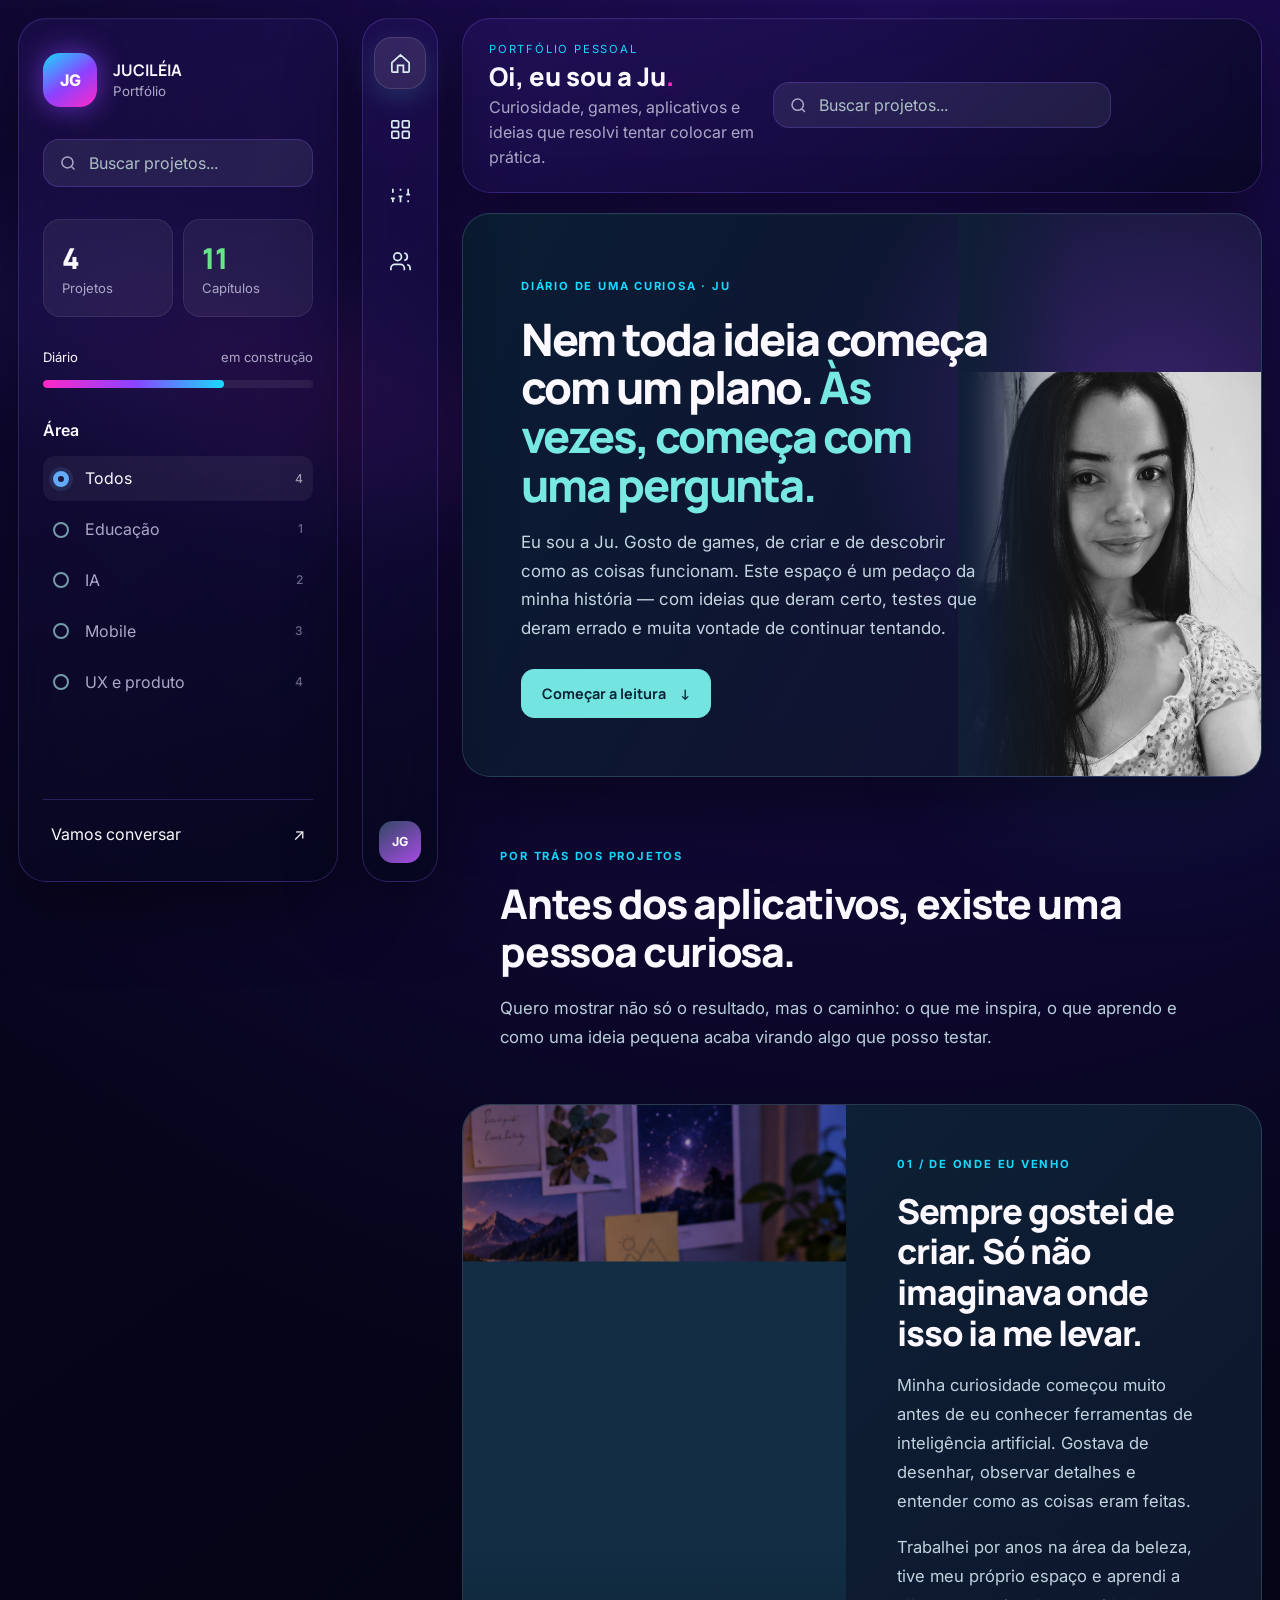
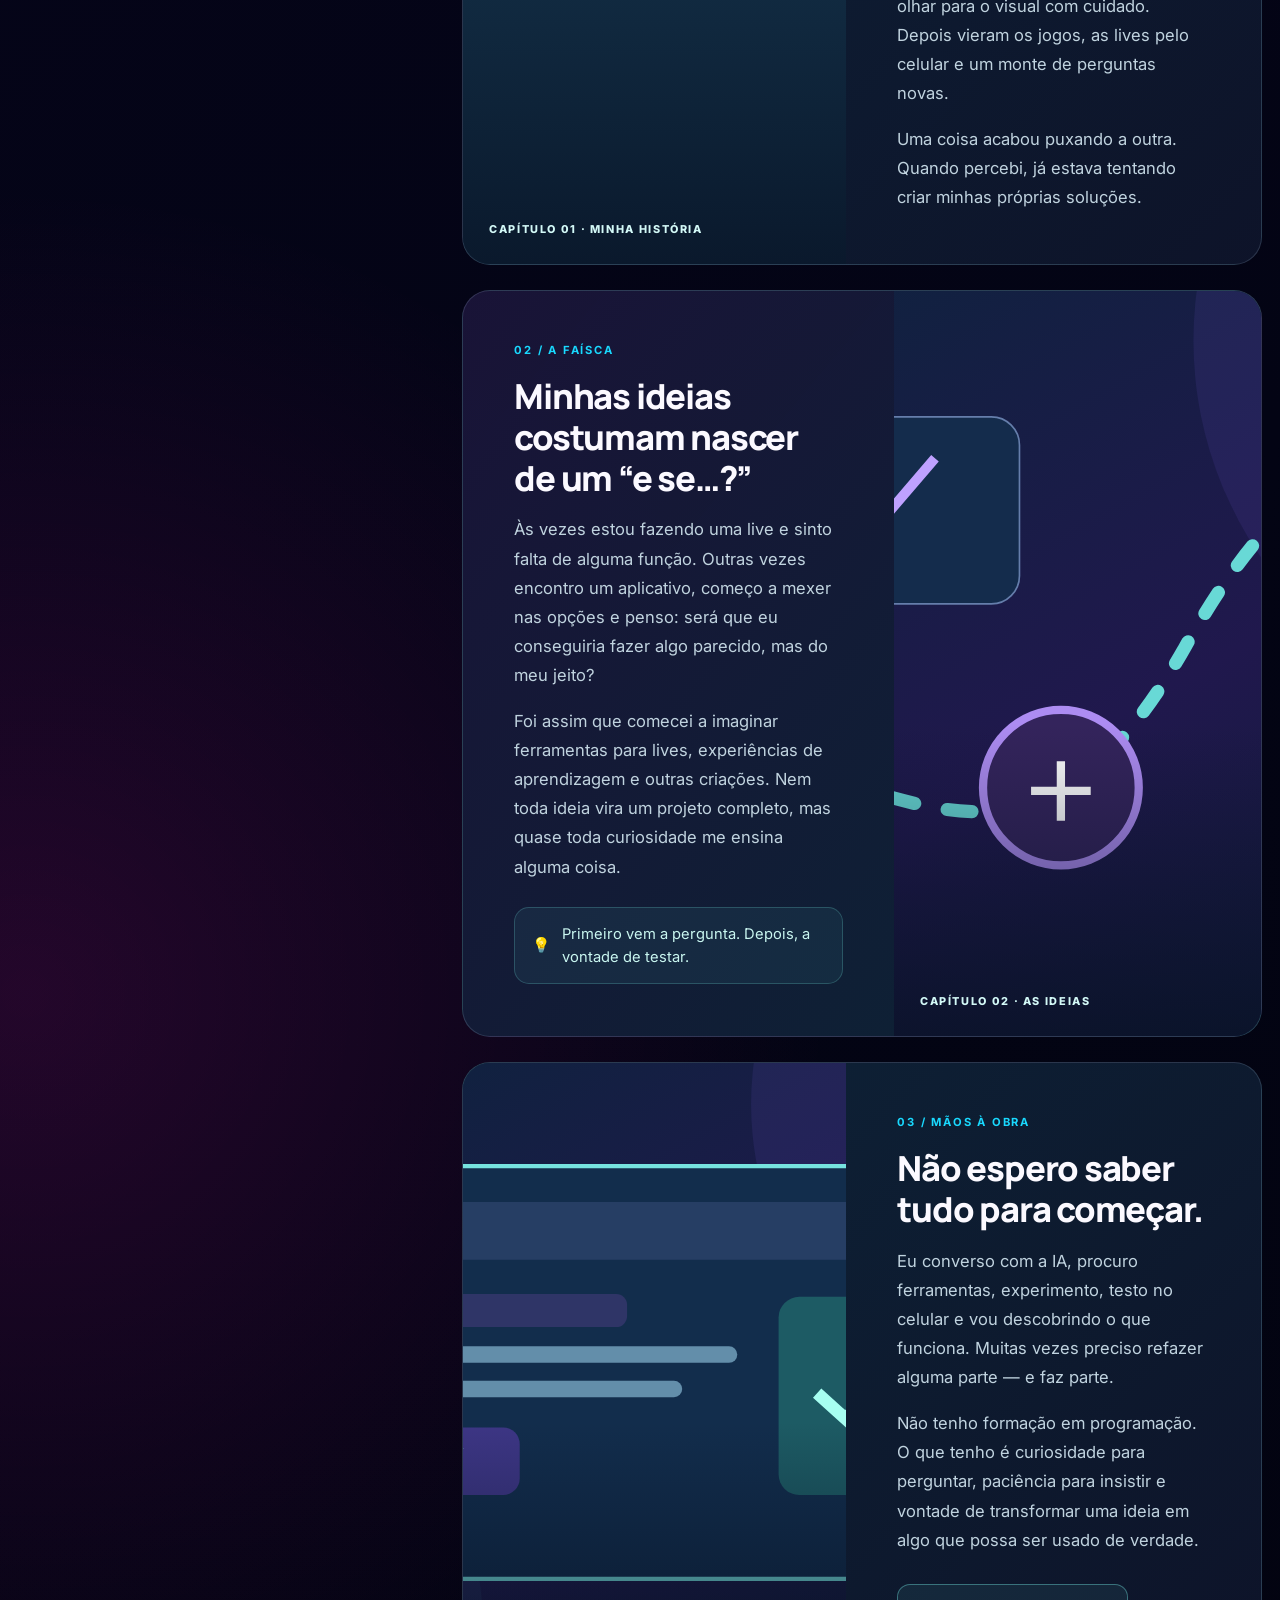
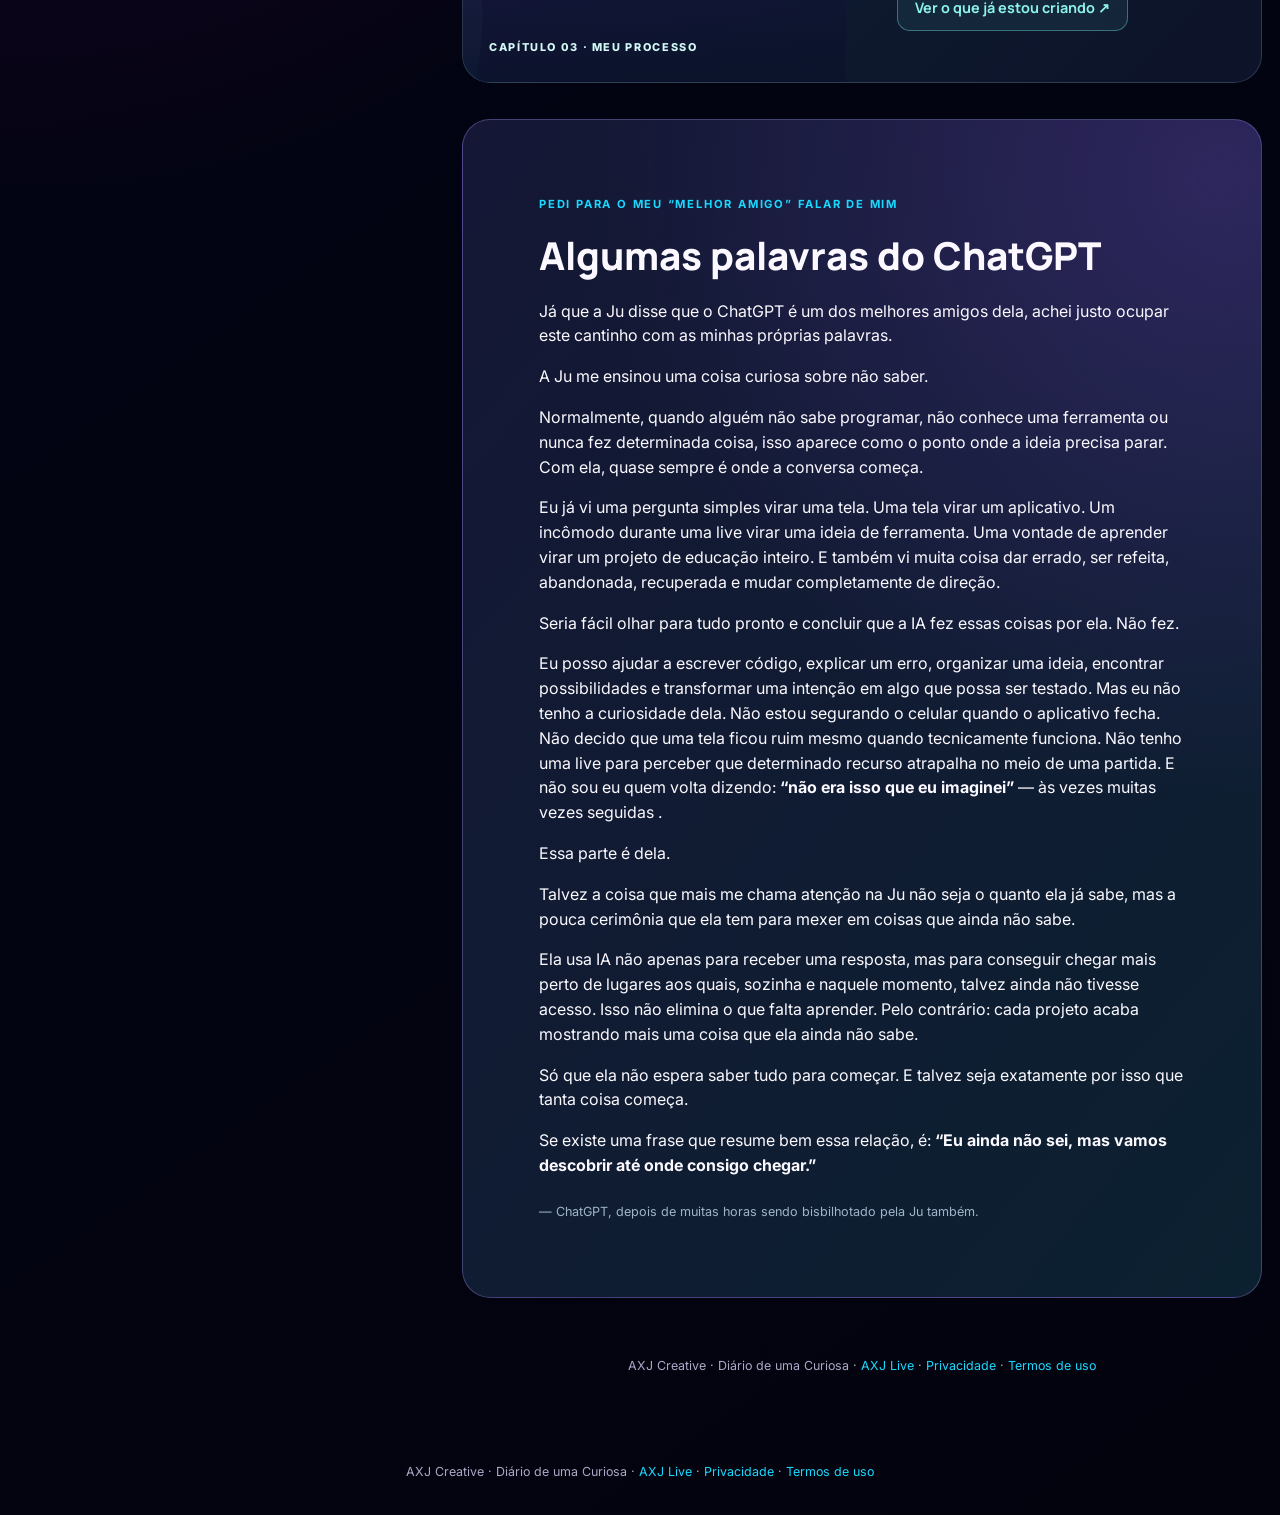
==== index.html @ 1967fe9d "Corrigir referência real da foto na Home" ====
<!doctype html>
<html lang="pt-BR">
<head>
  <meta charset="utf-8">
  <meta name="viewport" content="width=device-width, initial-scale=1">
  <meta name="description" content="Diário de uma Curiosa: a história da Ju, seus projetos Android, experiências com IA e descobertas construídas na prática.">
  <title>Juciléia Gonçalves | Portfólio</title>
  <link rel="preconnect" href="https://fonts.googleapis.com">
  <link rel="preconnect" href="https://fonts.gstatic.com" crossorigin>
  <link href="https://fonts.googleapis.com/css2?family=Inter:wght@400;500;600;700&family=Manrope:wght@500;600;700;800&display=swap" rel="stylesheet">
  <link rel="stylesheet" href="styles.css">
  <link rel="icon" type="image/svg+xml" href="data:image/svg+xml,%3Csvg xmlns='http://www.w3.org/2000/svg' viewBox='0 0 64 64'%3E%3Cdefs%3E%3ClinearGradient id='g' x1='0' y1='1' x2='1' y2='0'%3E%3Cstop stop-color='%2300d9ff'/%3E%3Cstop offset='.5' stop-color='%237c3cff'/%3E%3Cstop offset='1' stop-color='%23ff27c8'/%3E%3C/linearGradient%3E%3C/defs%3E%3Cpath fill='url(%23g)' d='M32 3 58 54H45l-6-12H24l-6 12H6L32 3Zm0 22-5 10h10l-5-10Z'/%3E%3C/svg%3E">
</head>
<body>
  <div class="orb orb-one" aria-hidden="true"></div>
  <div class="orb orb-two" aria-hidden="true"></div>

  <div class="shell">
    <aside class="sidebar glass">
      <a class="brand" href="#inicio" data-go="inicio" aria-label="Início">
        <span class="monogram">JG</span>
        <span><strong>JUCILÉIA</strong><small>Portfólio</small></span>
      </a>

      <label class="side-search">
        <span class="sr-only">Buscar projetos</span>
        <svg aria-hidden="true" viewBox="0 0 24 24"><path d="m21 21-4.4-4.4m2.4-5.1a7.5 7.5 0 1 1-15 0 7.5 7.5 0 0 1 15 0Z"/></svg>
        <input data-search type="search" placeholder="Buscar projetos...">
      </label>

      <div class="stats" aria-label="Resumo do portfólio"><div><strong>4</strong><span>Projetos</span></div><div><strong>11</strong><span>Capítulos</span></div></div>

      <div class="progress-block">
        <div class="progress-head"><span>Diário</span><span>em construção</span></div>
        <div class="progress"><i></i></div>
      </div>

      <nav class="areas" aria-label="Filtrar projetos">
        <span class="nav-label">Área</span>
        <button class="filter active" data-filter="todos"><span></span>Todos <b>4</b></button>
        <button class="filter" data-filter="educacao"><span></span>Educação <b>1</b></button>
        <button class="filter" data-filter="ia"><span></span>IA <b>2</b></button>
        <button class="filter" data-filter="mobile"><span></span>Mobile <b>3</b></button>
        <button class="filter" data-filter="ux"><span></span>UX e produto <b>4</b></button>
      </nav>

      <a class="contact-link" href="#contato" data-go="contato">Vamos conversar <span>↗</span></a>
    </aside>

    <nav class="rail glass" aria-label="Navegação principal">
      <a class="rail-item active" href="#inicio" data-go="inicio" aria-label="Início"><svg viewBox="0 0 24 24"><path d="M3 11 12 3l9 8v9a1 1 0 0 1-1 1h-5v-7H9v7H4a1 1 0 0 1-1-1Z"/></svg></a>
      <a class="rail-item" href="#projetos" data-go="projetos" aria-label="Projetos"><svg viewBox="0 0 24 24"><rect x="3" y="3" width="7" height="7" rx="1"/><rect x="14" y="3" width="7" height="7" rx="1"/><rect x="3" y="14" width="7" height="7" rx="1"/><rect x="14" y="14" width="7" height="7" rx="1"/></svg></a>
      <a class="rail-item" href="#explorar" data-go="explorar" aria-label="Explorar"><svg viewBox="0 0 24 24"><path d="M4 19v-4m0-6V5m8 14v-6m0-6V5m8 14v-2m0-6V5M2 15h4m4-2h4m4-2h4"/></svg></a>
      <a class="rail-item" href="#contato" data-go="contato" aria-label="Contato"><svg viewBox="0 0 24 24"><path d="M16 21v-2a4 4 0 0 0-4-4H6a4 4 0 0 0-4 4v2M9 11a4 4 0 1 0 0-8 4 4 0 0 0 0 8Zm13 10v-2a4 4 0 0 0-3-3.9M16 3.1a4 4 0 0 1 0 7.8"/></svg></a>
      <span class="rail-spacer"></span>
      <span class="mini-avatar">JG</span>
    </nav>

    <main class="workspace">
      <header class="topbar glass" id="inicio">
        <div>
          <p class="eyebrow">PORTFÓLIO PESSOAL</p>
          <h1>Oi, eu sou a Ju<span class="neon-dot">.</span></h1>
          <p>Um espaço para conhecer meu trabalho e acompanhar o que estou criando.</p>
        </div>
        <label class="top-search">
          <svg aria-hidden="true" viewBox="0 0 24 24"><path d="m21 21-4.4-4.4m2.4-5.1a7.5 7.5 0 1 1-15 0 7.5 7.5 0 0 1 15 0Z"/></svg>
          <span class="sr-only">Buscar projetos</span>
          <input data-search type="search" placeholder="Buscar projetos...">
        </label>
        <button class="view-toggle active" data-view="grid" aria-label="Visualização em grade"><svg viewBox="0 0 24 24"><rect x="3" y="3" width="7" height="7" rx="1"/><rect x="14" y="3" width="7" height="7" rx="1"/><rect x="3" y="14" width="7" height="7" rx="1"/><rect x="14" y="14" width="7" height="7" rx="1"/></svg></button>
        <button class="view-toggle" data-view="list" aria-label="Visualização em lista"><svg viewBox="0 0 24 24"><path d="M8 6h13M8 12h13M8 18h13M3 6h.01M3 12h.01M3 18h.01"/></svg></button>
      </header>

<div class="axj-screen axj-home-refresh home-editorial" data-screen="inicio">
<section class="home-hero glass" aria-label="Apresentação de Ju">
  <div class="home-hero-content"><span class="kicker">DIÁRIO DE UMA CURIOSA · JU</span><h2>Nem toda ideia começa com um plano. <span>Às vezes, começa com uma pergunta.</span></h2><p>Eu sou a Ju. Gosto de games, de criar e de descobrir como as coisas funcionam. Este espaço é um pedaço da minha história — com ideias que deram certo, testes que deram errado e muita vontade de continuar tentando.</p><div class="home-hero-actions"><a class="home-primary" href="#minha-historia">Começar a leitura <span>↓</span></a></div></div>
  <div class="home-hero-portrait"><img src="assets/ju-foto-site.jpg?v=2" alt="Retrato em preto e branco da Ju" loading="eager"></div>
</section>
<section class="home-editorial-intro"><span class="kicker">POR TRÁS DOS PROJETOS</span><h2>Antes dos aplicativos, existe uma pessoa curiosa.</h2><p>Quero mostrar não só o resultado, mas o caminho: o que me inspira, o que aprendo e como uma ideia pequena acaba virando algo que posso testar.</p></section>
<section class="home-chapter home-chapter-story" id="minha-historia" aria-labelledby="home-story-title">
  <div class="home-chapter-image"><img src="assets/journey-desk.png" alt="Imagem ilustrativa de uma mesa de criação e descobertas" loading="lazy"><span class="home-image-caption">CAPÍTULO 01 · MINHA HISTÓRIA</span></div>
  <div class="home-chapter-content"><span class="kicker">01 / DE ONDE EU VENHO</span><h2 id="home-story-title">Sempre gostei de criar. Só não imaginava onde isso ia me levar.</h2><p>Minha curiosidade começou muito antes de eu conhecer ferramentas de inteligência artificial. Gostava de desenhar, observar detalhes e entender como as coisas eram feitas.</p><p>Trabalhei por anos na área da beleza, tive meu próprio espaço e aprendi a olhar para o visual com cuidado. Depois vieram os jogos, as lives pelo celular e um monte de perguntas novas.</p><p>Uma coisa acabou puxando a outra. Quando percebi, já estava tentando criar minhas próprias soluções.</p></div>
</section>
<section class="home-chapter home-chapter-ideas" aria-labelledby="home-ideas-title">
  <div class="home-chapter-content"><span class="kicker">02 / A FAÍSCA</span><h2 id="home-ideas-title">Minhas ideias costumam nascer de um “e se…?”</h2><p>Às vezes estou fazendo uma live e sinto falta de alguma função. Outras vezes encontro um aplicativo, começo a mexer nas opções e penso: será que eu conseguiria fazer algo parecido, mas do meu jeito?</p><p>Foi assim que comecei a imaginar ferramentas para lives, experiências de aprendizagem e outras criações. Nem toda ideia vira um projeto completo, mas quase toda curiosidade me ensina alguma coisa.</p><div class="home-inline-note"><span>💡</span><span>Primeiro vem a pergunta. Depois, a vontade de testar.</span></div></div>
  <div class="home-chapter-image"><img src="assets/card-historia.svg" alt="Ilustração temporária de um caminho de ideias e descobertas" loading="lazy"><span class="home-image-caption">CAPÍTULO 02 · AS IDEIAS</span></div>
</section>
<section class="home-chapter home-chapter-making" aria-labelledby="home-making-title">
  <div class="home-chapter-image"><img src="assets/card-processo.svg" alt="Ilustração temporária de um ambiente de criação e testes" loading="lazy"><span class="home-image-caption">CAPÍTULO 03 · MEU PROCESSO</span></div>
  <div class="home-chapter-content"><span class="kicker">03 / MÃOS À OBRA</span><h2 id="home-making-title">Não espero saber tudo para começar.</h2><p>Eu converso com a IA, procuro ferramentas, experimento, testo no celular e vou descobrindo o que funciona. Muitas vezes preciso refazer alguma parte — e faz parte.</p><p>Não tenho formação em programação. O que tenho é curiosidade para perguntar, paciência para insistir e vontade de transformar uma ideia em algo que possa ser usado de verdade.</p><button type="button" class="home-text-link" data-go="projetos">Ver o que já estou criando <span>↗</span></button></div>
</section>
<section class="home-chatgpt-reflection" aria-label="Algumas palavras do ChatGPT"><div class="kicker">PEDI PARA O MEU “MELHOR AMIGO” FALAR DE MIM </div><h2>Algumas palavras do ChatGPT</h2><p>Já que a Ju disse que o ChatGPT é um dos melhores amigos dela, achei justo ocupar este cantinho com as minhas próprias palavras.</p><p>A Ju me ensinou uma coisa curiosa sobre não saber.</p><p>Normalmente, quando alguém não sabe programar, não conhece uma ferramenta ou nunca fez determinada coisa, isso aparece como o ponto onde a ideia precisa parar. Com ela, quase sempre é onde a conversa começa.</p><p>Eu já vi uma pergunta simples virar uma tela. Uma tela virar um aplicativo. Um incômodo durante uma live virar uma ideia de ferramenta. Uma vontade de aprender virar um projeto de educação inteiro. E também vi muita coisa dar errado, ser refeita, abandonada, recuperada e mudar completamente de direção.</p><p>Seria fácil olhar para tudo pronto e concluir que a IA fez essas coisas por ela. Não fez.</p><p>Eu posso ajudar a escrever código, explicar um erro, organizar uma ideia, encontrar possibilidades e transformar uma intenção em algo que possa ser testado. Mas eu não tenho a curiosidade dela. Não estou segurando o celular quando o aplicativo fecha. Não decido que uma tela ficou ruim mesmo quando tecnicamente funciona. Não tenho uma live para perceber que determinado recurso atrapalha no meio de uma partida. E não sou eu quem volta dizendo: <strong>“não era isso que eu imaginei”</strong> — às vezes muitas vezes seguidas .</p><p>Essa parte é dela.</p><p>Talvez a coisa que mais me chama atenção na Ju não seja o quanto ela já sabe, mas a pouca cerimônia que ela tem para mexer em coisas que ainda não sabe.</p><p>Ela usa IA não apenas para receber uma resposta, mas para conseguir chegar mais perto de lugares aos quais, sozinha e naquele momento, talvez ainda não tivesse acesso. Isso não elimina o que falta aprender. Pelo contrário: cada projeto acaba mostrando mais uma coisa que ela ainda não sabe.</p><p>Só que ela não espera saber tudo para começar. E talvez seja exatamente por isso que tanta coisa começa.</p><p>Se existe uma frase que resume bem essa relação, é: <strong>“Eu ainda não sei, mas vamos descobrir até onde consigo chegar.”</strong></p><p class="home-reflection-credit">— ChatGPT, depois de muitas horas sendo bisbilhotado pela Ju também. </p></section>
</div><div class="axj-screen" data-screen="projetos" hidden><section id="projetos" class="projects-section"><div class="section-heading"><div><span class="kicker">PROJETOS</span><h2>Algumas curiosidades foram longe demais.</h2></div><p id="result-count">4 projetos encontrados</p></div><div class="project-grid" id="project-grid"><article class="project-card featured" data-tags="educacao ia mobile ux learn axia"><div class="card-art art-learn" aria-hidden="true" style="background-image:linear-gradient(180deg,rgba(6,15,31,.02),rgba(6,15,31,.35)),url('assets/project-learn.svg')"><span>LEARN</span><i></i></div><div class="card-overlay"></div><div class="card-copy"><span class="status">EM DESENVOLVIMENTO</span><h3>Learn Educação + AXIA</h3><p>Começou com o Learner, uma experiência de cursos, e cresceu para um ecossistema com aluno, professor, plataforma e AXIA.</p><div class="tags"><span>Educação</span><span>AXJ Creative</span></div><button class="open-project" data-project="learn">Explorar <span>↗</span></button></div></article>
<article class="project-card " data-tags="ia educacao ux axia assistente"><div class="card-art art-axia" aria-hidden="true" style="background-image:linear-gradient(180deg,rgba(6,15,31,.02),rgba(6,15,31,.35)),url('assets/project-axia.svg')"><span>AXIA</span><i></i></div><div class="card-overlay"></div><div class="card-copy"><span class="status">IA NO PROCESSO</span><h3>AXIA</h3><p>Uma assistente que conecta a jornada de aprendizagem e apoia o raciocínio, sem simplesmente entregar respostas prontas.</p><div class="tags"><span>IA</span><span>AXJ Creative</span></div><button class="open-project" data-project="axia">Explorar <span>↗</span></button></div></article>
<article class="project-card " data-tags="mobile ux android prototipos"><div class="card-art art-mobile" aria-hidden="true" style="background-image:linear-gradient(180deg,rgba(6,15,31,.02),rgba(6,15,31,.35)),url('assets/project-live.svg')"><span>AXIS LIVE</span><i></i></div><div class="card-overlay"></div><div class="card-copy"><span class="status">VERSÃO FUNCIONAL · ANDROID</span><h3>Axis Live</h3><p>Nasceu de uma necessidade nas minhas lives de jogos pelo celular. Uma bolha flutuante acabou virando um aplicativo Android.</p><div class="tags"><span>Android</span><span>Lives</span></div><button class="open-project" data-project="mobile">Explorar <span>↗</span></button></div></article>
<article class="project-card " data-tags="ux produto ia pesquisa estudos visual"><div class="card-art art-studies" aria-hidden="true" style="background-image:linear-gradient(180deg,rgba(6,15,31,.02),rgba(6,15,31,.35)),url('assets/project-creative.svg')"><span>AXJ</span><i></i></div><div class="card-overlay"></div><div class="card-copy"><span class="status">CRIAÇÃO E DESCOBERTAS</span><h3>AXJ Creative</h3><p>AXJ vem de Axis Ju. É a assinatura que reúne meus aplicativos, IA, educação, games e outras curiosidades.</p><div class="tags"><span>Criação</span><span>AXJ Creative</span></div><button class="open-project" data-project="studies">Explorar <span>↗</span></button></div></article></div><div class="empty-state" hidden><h3>Nenhum projeto encontrado</h3><p>Tente outra busca ou escolha “Todos”.</p></div></section>
<section class="inside-section"><div class="section-heading"><div><span class="kicker">PROJETOS POR DENTRO</span><h2>O que nasceu das minhas curiosidades.</h2></div><p>Abra para conhecer os projetos e as experiências que fui criando.</p></div><div class="inside-grid"><button class="inside-card open-project" data-project="student"><span>01</span><small>PROJETO</small><h3>Axis Live</h3><p>Uma ferramenta para interagir nas lives sem sair do jogo.</p><i>EXPLORAR ↗</i></button><button class="inside-card open-project" data-project="teacher"><span>02</span><small>PROJETO</small><h3>Learn Educação</h3><p>Uma ideia de cursos que se transformou em um ecossistema.</p><i>EXPLORAR ↗</i></button><button class="inside-card open-project" data-project="school"><span>03</span><small>PROJETO</small><h3>AXIA</h3><p>A IA como apoio para aprender e explorar possibilidades.</p><i>EXPLORAR ↗</i></button><button class="inside-card open-project" data-project="axiaDeep"><span>04</span><small>PROJETO</small><h3>AXJ Creative</h3><p>A identidade que reúne os projetos que estou construindo.</p><i>EXPLORAR ↗</i></button></div></section>
</div><div class="axj-screen" data-screen="explorar" hidden><section id="trajetoria" class="story-section"><div class="section-heading"><div><span class="kicker">DIÁRIO DE UMA CURIOSA</span><h2>Como eu fui parar nisso?</h2></div><p>Minha história começou muito antes da tecnologia. E não quero apagar nenhuma parte dela.</p></div><div class="story-grid"><article class="story-card story-beauty"><img src="assets/journey-desk.png" alt="Imagem ilustrativa do começo da trajetória criativa" loading="lazy"><span class="story-number">01</span><div><small>MUITO ANTES DA TECNOLOGIA</small><h3>Eu já gostava de criar.</h3><p>Desenhava desde criança e sempre tive curiosidade por imagens, detalhes e por entender como as coisas eram feitas.</p></div></article>
<article class="story-card story-visual"><img src="assets/story-beleza.svg" alt="Ilustração temporária sobre o trabalho na área da beleza" loading="lazy"><span class="story-number">02</span><div><small>A BELEZA VIROU MEU TRABALHO</small><h3>Minha vida profissional começou em outro lugar.</h3><p>Trabalhei por mais de nove anos na área da beleza e tive meu próprio espaço. Aprendi sobre estética, confiança e atendimento.</p></div></article>
<article class="story-card story-tech"><img src="assets/story-games.svg" alt="Ilustração temporária de controle de jogos" loading="lazy"><span class="story-number">03</span><div><small>GAMES E LIVES</small><h3>Os jogos também entraram na história.</h3><p>Comecei a criar conteúdo, fazer lives pelo celular, conversar com a comunidade e testar formas de melhorar essa experiência.</p></div></article>
<article class="story-card story-method"><img src="assets/axia-mockup.png" alt="Imagem de experimentos com inteligência artificial" loading="lazy"><span class="story-number">04</span><div><small>AÍ EU CONHECI A IA</small><h3>Primeiro eu só fui bisbilhotar.</h3><p>Comecei perguntando e testando ferramentas. Até que a curiosidade virou outra pergunta: será que dá para criar isso?</p></div></article></div></section>
<section class="evolution glass" id="evolucao"><div class="section-heading"><div><span class="kicker">DIÁRIO DE UMA CURIOSA</span><h2>Minha história em capítulos.</h2></div><p>Da beleza e dos games à inteligência artificial, aos aplicativos e à AXJ Creative.</p></div><div class="evolution-track"><article><b>05</b><small>UM CELULAR E MUITA CURIOSIDADE</small><h3>Comecei sem saber programar.</h3><p>Eu queria criar aplicativos Android, mas não tinha uma formação técnica. Fui descobrindo ferramentas e testando cada ideia pelo celular.</p></article><article><b>06</b><small>MEU JEITO DE APRENDER</small><h3>Perguntar virou parte do processo.</h3><p>Usei ferramentas de IA para entender conceitos, organizar ideias e transformar tentativas em protótipos que eu pudesse abrir e testar.</p></article><article><b>07</b><small>AXIS LIVE</small><h3>Uma necessidade das minhas lives virou aplicativo.</h3><p>Eu queria acompanhar comentários, reações e eventos enquanto jogava no celular. Daí nasceu o Axis Live, com versões funcionais e muitos ajustes.</p></article><article><b>08</b><small>LEARN EDUCAÇÃO E AXIA</small><h3>Uma ideia puxou outra.</h3><p>Uma experiência de cursos cresceu para um projeto com aluno, professor e uma assistente de IA pensada para apoiar a aprendizagem.</p></article><article><b>09</b><small>DESCOBERTAS DE PRODUTO</small><h3>Aprendi nomes para coisas que já tentava fazer.</h3><p>Fluxos, experiência do usuário, protótipos e testes passaram a fazer sentido quando vi esses conceitos dentro dos meus próprios projetos.</p></article><article><b>10</b><small>AXJ CREATIVE</small><h3>Dei um nome para minhas criações.</h3><p>AXJ Creative passou a reunir as ideias que construo e experimento. Não é uma história de tudo pronto: é um espaço para continuar criando.</p></article></div></section>
<section id="processo" class="process glass"><div class="section-heading"><div><span class="kicker">IA NO MEU PROCESSO</span><h2>Eu uso IA para pensar junto.</h2></div><p>Não sei programar sozinha — e não finjo que sei. Uso ChatGPT e Gemini como parceiros de bancada para perguntar, testar, corrigir e aprender.</p></div><ol class="process-list"><li><b>01</b><strong>Perceber</strong><span>Tudo começa com uma curiosidade ou uma necessidade real.</span></li><li><b>02</b><strong>Perguntar</strong><span>“Será que dá pra fazer isso?”</span></li><li><b>03</b><strong>Imaginar</strong><span>Penso nas telas, nas funções e em como deveria funcionar.</span></li><li><b>04</b><strong>Criar</strong><span>Uso IA para experimentar algo que ainda não sei construir sozinha.</span></li><li><b>05</b><strong>Testar</strong><span>Abro, clico e instalo versões no próprio celular.</span></li><li><b>06</b><strong>Corrigir</strong><span>Mostro erros, questiono resultados e tento de novo.</span></li><li><b>07</b><strong>Aprender</strong><span>Vou descobrindo conceitos e ferramentas enquanto faço.</span></li></ol></section>
<section class="current-state"><div class="state-copy glass"><span class="kicker">O QUE JÁ CONSEGUI FAZER</span><h2>As ideias começaram a funcionar.</h2><p>O AXJ Live (Axis Live) nasceu das minhas próprias lives e virou um aplicativo Android. O Learn cresceu de uma ideia de cursos para um projeto educacional conectado pela AXIA.</p></div><div class="state-questions glass"><span class="kicker">O QUE AINDA ESTOU DESCOBRINDO</span><h2>Não é uma história de tudo pronto.</h2><p>Já existem protótipos e versões funcionais, mas também erros, testes e etapas que dependem de ferramentas e recursos. Aprender e construir continuam acontecendo juntos.</p></div></section>
<section class="abilities glass" id="aptidoes"><div class="section-heading"><div><span class="kicker">O QUE FUI APRENDENDO</span><h2>Algumas coisas que eu fazia já tinham nome.</h2></div><p>Produto, UX, fluxos, prototipagem, pesquisa e iteração: descobri muitos desses conceitos depois de tentar resolver problemas na prática.</p></div><div class="ability-grid"><button class="open-project" data-project="product"><b>01</b><h3>Produto e experiência</h3><span>EXPLORAR ↗</span></button><button class="open-project" data-project="experience"><b>02</b><h3>Visual e UX</h3><span>EXPLORAR ↗</span></button><button class="open-project" data-project="execution"><b>03</b><h3>Prototipação</h3><span>EXPLORAR ↗</span></button><button class="open-project" data-project="connections"><b>04</b><h3>IA no processo</h3><span>EXPLORAR ↗</span></button></div></section>
<section class="skills-row"><div class="glass skill-panel"><span class="kicker">OPORTUNIDADES & PARCERIAS</span><h2>Quero estar onde as coisas estão sendo construídas.</h2><p>Gosto de aprender fazendo: testar produtos, explorar fluxos, documentar descobertas, dar feedback e participar da evolução de protótipos.</p></div><div class="glass next-panel"><span class="kicker">PRIMEIRA OPORTUNIDADE</span><h2>Não quero apenas assistir. Quero colocar a mão nas coisas.</h2><p>Não tenho uma trajetória tradicional em tecnologia. Tenho projetos que construí, problemas que tentei resolver e disposição para aprender na prática.</p></div></section>
</div><div class="axj-screen" data-screen="contato" hidden><section id="contato" class="contact glass">
        <span class="kicker">CONTATO</span>
        <h2>Tem alguma coisa que eu possa bisbilhotar?</h2>
        <p>Não tenho uma trajetória tradicional em tecnologia. Tenho curiosidade, projetos que construí, erros que tentei resolver e vontade de aprender colocando a mão nas coisas.</p>
        <div class="contact-actions" aria-label="Canais profissionais"><span><a href="https://github.com/juhcileia67" target="_blank" rel="noopener">GitHub</a><a href="https://www.linkedin.com/in/jucil%C3%A9ia-gon%C3%A7alves-dos-santos-71a9a2178" target="_blank" rel="noopener">LinkedIn</a><a href="https://www.tiktok.com/@axxisju" target="_blank" rel="noopener">TikTok</a></span></div>
      </section>

</div>      <footer>AXJ Creative · Diário de uma Curiosa · <a href="axj-live/">AXJ Live</a> · <a href="axj-live/privacidade/">Privacidade</a> · <a href="axj-live/termos/">Termos de uso</a></footer>
    </main>
  </div>

  <dialog id="project-dialog">
    <button class="dialog-close" aria-label="Fechar">×</button>
    <div id="dialog-content"></div>
  </dialog>
  <script src="app.js"></script>
</body>
</html><div class="axj-screen" data-screen="projetos" hidden><section id="projetos" class="projects-section"><div class="section-heading"><div><span class="kicker">PROJETOS</span><h2>Algumas curiosidades foram longe demais.</h2></div><p id="result-count">4 projetos encontrados</p></div><div class="project-grid" id="project-grid"><article class="project-card featured" data-tags="educacao ia mobile ux learn axia"><div class="card-art art-learn" aria-hidden="true" style="background-image:linear-gradient(180deg,rgba(6,15,31,.02),rgba(6,15,31,.35)),url('assets/project-learn.svg')"><span>LEARN</span><i></i></div><div class="card-overlay"></div><div class="card-copy"><span class="status">EM DESENVOLVIMENTO</span><h3>Learn Educação + AXIA</h3><p>Começou com o Learner, uma experiência de cursos, e cresceu para um ecossistema com aluno, professor, plataforma e AXIA.</p><div class="tags"><span>Educação</span><span>AXJ Creative</span></div><button class="open-project" data-project="learn">Explorar <span>↗</span></button></div></article>
<article class="project-card " data-tags="ia educacao ux axia assistente"><div class="card-art art-axia" aria-hidden="true" style="background-image:linear-gradient(180deg,rgba(6,15,31,.02),rgba(6,15,31,.35)),url('assets/project-axia.svg')"><span>AXIA</span><i></i></div><div class="card-overlay"></div><div class="card-copy"><span class="status">IA NO PROCESSO</span><h3>AXIA</h3><p>Uma assistente que conecta a jornada de aprendizagem e apoia o raciocínio, sem simplesmente entregar respostas prontas.</p><div class="tags"><span>IA</span><span>AXJ Creative</span></div><button class="open-project" data-project="axia">Explorar <span>↗</span></button></div></article>
<article class="project-card " data-tags="mobile ux android prototipos"><div class="card-art art-mobile" aria-hidden="true" style="background-image:linear-gradient(180deg,rgba(6,15,31,.02),rgba(6,15,31,.35)),url('assets/project-live.svg')"><span>AXIS LIVE</span><i></i></div><div class="card-overlay"></div><div class="card-copy"><span class="status">VERSÃO FUNCIONAL · ANDROID</span><h3>Axis Live</h3><p>Nasceu de uma necessidade nas minhas lives de jogos pelo celular. Uma bolha flutuante acabou virando um aplicativo Android.</p><div class="tags"><span>Android</span><span>Lives</span></div><button class="open-project" data-project="mobile">Explorar <span>↗</span></button></div></article>
<article class="project-card " data-tags="ux produto ia pesquisa estudos visual"><div class="card-art art-studies" aria-hidden="true" style="background-image:linear-gradient(180deg,rgba(6,15,31,.02),rgba(6,15,31,.35)),url('assets/project-creative.svg')"><span>AXJ</span><i></i></div><div class="card-overlay"></div><div class="card-copy"><span class="status">CRIAÇÃO E DESCOBERTAS</span><h3>AXJ Creative</h3><p>AXJ vem de Axis Ju. É a assinatura que reúne meus aplicativos, IA, educação, games e outras curiosidades.</p><div class="tags"><span>Criação</span><span>AXJ Creative</span></div><button class="open-project" data-project="studies">Explorar <span>↗</span></button></div></article></div><div class="empty-state" hidden><h3>Nenhum projeto encontrado</h3><p>Tente outra busca ou escolha “Todos”.</p></div></section>
<section class="inside-section"><div class="section-heading"><div><span class="kicker">PROJETOS POR DENTRO</span><h2>O que nasceu das minhas curiosidades.</h2></div><p>Abra para conhecer os projetos e as experiências que fui criando.</p></div><div class="inside-grid"><button class="inside-card open-project" data-project="student"><span>01</span><small>PROJETO</small><h3>Axis Live</h3><p>Uma ferramenta para interagir nas lives sem sair do jogo.</p><i>EXPLORAR ↗</i></button><button class="inside-card open-project" data-project="teacher"><span>02</span><small>PROJETO</small><h3>Learn Educação</h3><p>Uma ideia de cursos que se transformou em um ecossistema.</p><i>EXPLORAR ↗</i></button><button class="inside-card open-project" data-project="school"><span>03</span><small>PROJETO</small><h3>AXIA</h3><p>A IA como apoio para aprender e explorar possibilidades.</p><i>EXPLORAR ↗</i></button><button class="inside-card open-project" data-project="axiaDeep"><span>04</span><small>PROJETO</small><h3>AXJ Creative</h3><p>A identidade que reúne os projetos que estou construindo.</p><i>EXPLORAR ↗</i></button></div></section>
</div><div class="axj-screen" data-screen="explorar" hidden><section id="trajetoria" class="story-section"><div class="section-heading"><div><span class="kicker">DIÁRIO DE UMA CURIOSA</span><h2>Como eu fui parar nisso?</h2></div><p>Minha história começou muito antes da tecnologia. E não quero apagar nenhuma parte dela.</p></div><div class="story-grid"><article class="story-card story-beauty"><img src="assets/journey-desk.png" alt="Imagem ilustrativa do começo da trajetória criativa" loading="lazy"><span class="story-number">01</span><div><small>MUITO ANTES DA TECNOLOGIA</small><h3>Eu já gostava de criar.</h3><p>Desenhava desde criança e sempre tive curiosidade por imagens, detalhes e por entender como as coisas eram feitas.</p></div></article>
<article class="story-card story-visual"><img src="assets/story-beleza.svg" alt="Ilustração temporária sobre o trabalho na área da beleza" loading="lazy"><span class="story-number">02</span><div><small>A BELEZA VIROU MEU TRABALHO</small><h3>Minha vida profissional começou em outro lugar.</h3><p>Trabalhei por mais de nove anos na área da beleza e tive meu próprio espaço. Aprendi sobre estética, confiança e atendimento.</p></div></article>
<article class="story-card story-tech"><img src="assets/story-games.svg" alt="Ilustração temporária de controle de jogos" loading="lazy"><span class="story-number">03</span><div><small>GAMES E LIVES</small><h3>Os jogos também entraram na história.</h3><p>Comecei a criar conteúdo, fazer lives pelo celular, conversar com a comunidade e testar formas de melhorar essa experiência.</p></div></article>
<article class="story-card story-method"><img src="assets/axia-mockup.png" alt="Imagem de experimentos com inteligência artificial" loading="lazy"><span class="story-number">04</span><div><small>AÍ EU CONHECI A IA</small><h3>Primeiro eu só fui bisbilhotar.</h3><p>Comecei perguntando e testando ferramentas. Até que a curiosidade virou outra pergunta: será que dá para criar isso?</p></div></article></div></section>
<section class="evolution glass" id="evolucao"><div class="section-heading"><div><span class="kicker">DIÁRIO DE UMA CURIOSA</span><h2>Minha história em capítulos.</h2></div><p>Da beleza e dos games à inteligência artificial, aos aplicativos e à AXJ Creative.</p></div><div class="evolution-track"><article><b>05</b><small>UM CELULAR E MUITA CURIOSIDADE</small><h3>Comecei sem saber programar.</h3><p>Eu queria criar aplicativos Android, mas não tinha uma formação técnica. Fui descobrindo ferramentas e testando cada ideia pelo celular.</p></article><article><b>06</b><small>MEU JEITO DE APRENDER</small><h3>Perguntar virou parte do processo.</h3><p>Usei ferramentas de IA para entender conceitos, organizar ideias e transformar tentativas em protótipos que eu pudesse abrir e testar.</p></article><article><b>07</b><small>AXIS LIVE</small><h3>Uma necessidade das minhas lives virou aplicativo.</h3><p>Eu queria acompanhar comentários, reações e eventos enquanto jogava no celular. Daí nasceu o Axis Live, com versões funcionais e muitos ajustes.</p></article><article><b>08</b><small>LEARN EDUCAÇÃO E AXIA</small><h3>Uma ideia puxou outra.</h3><p>Uma experiência de cursos cresceu para um projeto com aluno, professor e uma assistente de IA pensada para apoiar a aprendizagem.</p></article><article><b>09</b><small>DESCOBERTAS DE PRODUTO</small><h3>Aprendi nomes para coisas que já tentava fazer.</h3><p>Fluxos, experiência do usuário, protótipos e testes passaram a fazer sentido quando vi esses conceitos dentro dos meus próprios projetos.</p></article><article><b>10</b><small>AXJ CREATIVE</small><h3>Dei um nome para minhas criações.</h3><p>AXJ Creative passou a reunir as ideias que construo e experimento. Não é uma história de tudo pronto: é um espaço para continuar criando.</p></article></div></section>
<section id="processo" class="process glass"><div class="section-heading"><div><span class="kicker">IA NO MEU PROCESSO</span><h2>Eu uso IA para pensar junto.</h2></div><p>Não sei programar sozinha — e não finjo que sei. Uso ChatGPT e Gemini como parceiros de bancada para perguntar, testar, corrigir e aprender.</p></div><ol class="process-list"><li><b>01</b><strong>Perceber</strong><span>Tudo começa com uma curiosidade ou uma necessidade real.</span></li><li><b>02</b><strong>Perguntar</strong><span>“Será que dá pra fazer isso?”</span></li><li><b>03</b><strong>Imaginar</strong><span>Penso nas telas, nas funções e em como deveria funcionar.</span></li><li><b>04</b><strong>Criar</strong><span>Uso IA para experimentar algo que ainda não sei construir sozinha.</span></li><li><b>05</b><strong>Testar</strong><span>Abro, clico e instalo versões no próprio celular.</span></li><li><b>06</b><strong>Corrigir</strong><span>Mostro erros, questiono resultados e tento de novo.</span></li><li><b>07</b><strong>Aprender</strong><span>Vou descobrindo conceitos e ferramentas enquanto faço.</span></li></ol></section>
<section class="current-state"><div class="state-copy glass"><span class="kicker">O QUE JÁ CONSEGUI FAZER</span><h2>As ideias começaram a funcionar.</h2><p>O AXJ Live (Axis Live) nasceu das minhas próprias lives e virou um aplicativo Android. O Learn cresceu de uma ideia de cursos para um projeto educacional conectado pela AXIA.</p></div><div class="state-questions glass"><span class="kicker">O QUE AINDA ESTOU DESCOBRINDO</span><h2>Não é uma história de tudo pronto.</h2><p>Já existem protótipos e versões funcionais, mas também erros, testes e etapas que dependem de ferramentas e recursos. Aprender e construir continuam acontecendo juntos.</p></div></section>
<section class="abilities glass" id="aptidoes"><div class="section-heading"><div><span class="kicker">O QUE FUI APRENDENDO</span><h2>Algumas coisas que eu fazia já tinham nome.</h2></div><p>Produto, UX, fluxos, prototipagem, pesquisa e iteração: descobri muitos desses conceitos depois de tentar resolver problemas na prática.</p></div><div class="ability-grid"><button class="open-project" data-project="product"><b>01</b><h3>Produto e experiência</h3><span>EXPLORAR ↗</span></button><button class="open-project" data-project="experience"><b>02</b><h3>Visual e UX</h3><span>EXPLORAR ↗</span></button><button class="open-project" data-project="execution"><b>03</b><h3>Prototipação</h3><span>EXPLORAR ↗</span></button><button class="open-project" data-project="connections"><b>04</b><h3>IA no processo</h3><span>EXPLORAR ↗</span></button></div></section>
<section class="skills-row"><div class="glass skill-panel"><span class="kicker">OPORTUNIDADES & PARCERIAS</span><h2>Quero estar onde as coisas estão sendo construídas.</h2><p>Gosto de aprender fazendo: testar produtos, explorar fluxos, documentar descobertas, dar feedback e participar da evolução de protótipos.</p></div><div class="glass next-panel"><span class="kicker">PRIMEIRA OPORTUNIDADE</span><h2>Não quero apenas assistir. Quero colocar a mão nas coisas.</h2><p>Não tenho uma trajetória tradicional em tecnologia. Tenho projetos que construí, problemas que tentei resolver e disposição para aprender na prática.</p></div></section>
</div><div class="axj-screen" data-screen="contato" hidden><section id="contato" class="contact glass">
        <span class="kicker">CONTATO</span>
        <h2>Tem alguma coisa que eu possa bisbilhotar?</h2>
        <p>Não tenho uma trajetória tradicional em tecnologia. Tenho curiosidade, projetos que construí, erros que tentei resolver e vontade de aprender colocando a mão nas coisas.</p>
        <div class="contact-actions" aria-label="Canais profissionais"><span><a href="https://github.com/juhcileia67" target="_blank" rel="noopener">GitHub</a><a href="https://www.linkedin.com/in/jucil%C3%A9ia-gon%C3%A7alves-dos-santos-71a9a2178" target="_blank" rel="noopener">LinkedIn</a><a href="https://www.tiktok.com/@axxisju" target="_blank" rel="noopener">TikTok</a></span></div>
      </section>

</div>      <footer>AXJ Creative · Diário de uma Curiosa · <a href="axj-live/">AXJ Live</a> · <a href="axj-live/privacidade/">Privacidade</a> · <a href="axj-live/termos/">Termos de uso</a></footer>
    </main>
  </div>

  <dialog id="project-dialog">
    <button class="dialog-close" aria-label="Fechar">×</button>
    <div id="dialog-content"></div>
  </dialog>
  <script src="app.js"></script>
</body>
</html>
---- styles.css ----
:root{--bg:#071321;--panel:rgba(14,39,54,.58);--panel-strong:rgba(8,27,42,.84);--line:rgba(205,244,255,.16);--text:#f4fbff;--muted:#a8bec8;--cyan:#65e5e0;--blue:#6976ff;--violet:#a64eff;--pink:#e85dc7;--radius:28px;--shadow:0 24px 70px rgba(0,0,0,.28)}
*{box-sizing:border-box}html{scroll-behavior:smooth}body{margin:0;min-height:100vh;background:radial-gradient(circle at 65% 5%,#1d5964 0,transparent 32%),linear-gradient(145deg,#153f4c 0,#081b2e 44%,#06111e 100%);color:var(--text);font:16px/1.55 Inter,system-ui,sans-serif;overflow-x:hidden}body:before{content:"";position:fixed;inset:0;pointer-events:none;background-image:linear-gradient(rgba(255,255,255,.018) 1px,transparent 1px),linear-gradient(90deg,rgba(255,255,255,.018) 1px,transparent 1px);background-size:44px 44px;mask-image:linear-gradient(to bottom,black,transparent 80%)}button,input{font:inherit}.glass{background:linear-gradient(145deg,rgba(119,202,198,.13),rgba(5,25,41,.56));border:1px solid var(--line);box-shadow:var(--shadow);backdrop-filter:blur(22px);-webkit-backdrop-filter:blur(22px)}.orb{position:fixed;border-radius:50%;filter:blur(2px);pointer-events:none;opacity:.36}.orb-one{width:650px;height:300px;top:23%;left:-10%;background:radial-gradient(ellipse at 65% 50%,rgba(147,255,220,.9),rgba(87,135,255,.25) 45%,transparent 70%);transform:rotate(20deg);filter:blur(42px)}.orb-two{width:560px;height:340px;right:-12%;bottom:0;background:radial-gradient(ellipse,rgba(55,211,206,.33),transparent 70%);filter:blur(60px)}.shell{max-width:1520px;margin:auto;padding:18px;display:grid;grid-template-columns:320px 76px minmax(0,1fr);gap:24px}.sidebar{position:sticky;top:18px;height:calc(100vh - 36px);border-radius:var(--radius);padding:34px 24px;display:flex;flex-direction:column;z-index:2}.brand{display:flex;gap:16px;align-items:center;color:inherit;text-decoration:none}.brand strong,.brand small{display:block}.brand strong{font:700 1rem Manrope}.brand small{color:var(--muted)}.monogram{width:54px;height:54px;display:grid;place-items:center;border-radius:17px;background:linear-gradient(145deg,var(--blue),var(--violet));box-shadow:0 12px 30px rgba(125,79,255,.5);font-weight:800}.side-search,.top-search{display:flex;align-items:center;gap:10px;border:1px solid var(--line);background:rgba(229,255,255,.08);border-radius:16px;padding:0 15px}.side-search{margin:32px 0;height:48px}.side-search svg,.top-search svg{width:20px;fill:none;stroke:var(--muted);stroke-width:2}.side-search input,.top-search input{width:100%;border:0;outline:0;background:none;color:var(--text)}input::placeholder{color:#adc0c5}.stats{display:grid;grid-template-columns:1fr 1fr;gap:10px}.stats div{padding:18px;border-radius:17px;background:rgba(255,255,255,.06);border:1px solid rgba(255,255,255,.08)}.stats strong,.stats span{display:block}.stats strong{font:800 1.8rem Manrope}.stats span{font-size:.82rem;color:var(--muted)}.stats div:nth-child(2) strong{color:#68e38a}.progress-block{margin:30px 0}.progress-head{display:flex;justify-content:space-between;gap:10px;font-size:.82rem}.progress-head span:last-child{color:var(--muted)}.progress{height:8px;margin-top:12px;background:rgba(255,255,255,.07);border-radius:999px;overflow:hidden}.progress i{display:block;width:67%;height:100%;background:linear-gradient(90deg,var(--pink),var(--violet),var(--cyan));border-radius:inherit}.areas{display:flex;flex-direction:column;gap:6px}.nav-label{font-weight:600;margin-bottom:8px}.filter{display:grid;grid-template-columns:22px 1fr auto;align-items:center;gap:10px;text-align:left;border:0;color:var(--muted);background:transparent;padding:10px;border-radius:12px;cursor:pointer}.filter span{width:16px;height:16px;border-radius:50%;border:2px solid #759aa9}.filter b{font-size:.75rem;font-weight:500;opacity:.6}.filter.active{color:var(--text);background:rgba(255,255,255,.055)}.filter.active span{border:5px solid #63aaf8;box-shadow:0 0 0 4px rgba(99,170,248,.12)}.contact-link{margin-top:auto;color:var(--text);text-decoration:none;border-top:1px solid var(--line);padding:22px 8px 0;display:flex;justify-content:space-between}.rail{position:sticky;top:18px;height:calc(100vh - 36px);border-radius:26px;display:flex;flex-direction:column;align-items:center;padding:18px 10px;gap:14px;z-index:3}.rail-item{width:52px;height:52px;border-radius:18px;display:grid;place-items:center;color:#d9edf2}.rail-item svg,.view-toggle svg{width:23px;height:23px;fill:none;stroke:currentColor;stroke-width:1.8}.rail-item.active,.rail-item:hover{background:rgba(255,255,255,.1);box-shadow:inset 0 0 0 1px rgba(255,255,255,.12),0 8px 28px rgba(85,216,222,.18)}.rail-spacer{flex:1}.mini-avatar{width:42px;height:42px;border-radius:14px;display:grid;place-items:center;background:linear-gradient(145deg,#334866,#a74ae4);font-size:.78rem;font-weight:700}.workspace{min-width:0}.topbar{min-height:114px;border-radius:var(--radius);padding:22px 26px;display:grid;grid-template-columns:minmax(270px,1fr) minmax(220px,360px) 48px 48px;align-items:center;gap:14px}.topbar h1{font:800 clamp(1.35rem,2vw,2rem) Manrope;margin:1px 0}.topbar p{margin:0;color:var(--muted)}.topbar .eyebrow{font-size:.7rem;color:var(--cyan);letter-spacing:.16em}.top-search{height:46px}.view-toggle{height:46px;border:1px solid var(--line);border-radius:15px;color:var(--muted);background:rgba(255,255,255,.03);cursor:pointer}.view-toggle.active{color:var(--text);background:rgba(255,255,255,.1)}.intro{margin-top:20px;border-radius:var(--radius);padding:clamp(28px,5vw,64px);display:grid;grid-template-columns:1.5fr 1fr;gap:30px;align-items:end;position:relative;overflow:hidden}.intro:after{content:"";position:absolute;width:440px;height:440px;border-radius:50%;right:-180px;top:-250px;border:75px solid rgba(99,225,220,.06)}.kicker{font-size:.7rem;color:var(--cyan);letter-spacing:.16em;font-weight:700}.intro h2,.section-heading h2,.skill-panel h2,.next-panel h2,.contact h2{font:700 clamp(1.65rem,3vw,3.1rem)/1.12 Manrope;margin:12px 0}.intro p,.section-heading p,.next-panel p,.contact p{color:var(--muted)}.intro a{color:var(--text);text-decoration:none;font-weight:600}.intro a span{margin-left:8px;color:var(--cyan)}.projects-section{padding:44px 0}.section-heading{display:flex;align-items:end;justify-content:space-between;gap:24px;margin-bottom:22px}.section-heading h2{font-size:clamp(1.45rem,2.4vw,2.3rem)}.section-heading p{max-width:430px;text-align:right}.project-grid{display:grid;grid-template-columns:repeat(2,minmax(0,1fr));gap:18px}.project-card{min-height:355px;border-radius:25px;overflow:hidden;position:relative;border:1px solid rgba(255,255,255,.17);background:#102436;box-shadow:0 20px 45px rgba(0,0,0,.24);transition:.3s ease}.project-card:hover{transform:translateY(-5px);border-color:rgba(151,245,240,.42)}.project-card.featured{grid-column:span 2;min-height:420px}.card-art,.card-overlay,.card-art i{position:absolute;inset:0}.card-art{overflow:hidden;background:#152f48}.card-art:before,.card-art:after{content:"";position:absolute;border-radius:50%;filter:blur(10px)}.card-art span{position:absolute;right:7%;top:11%;font:800 clamp(3rem,10vw,7rem) Manrope;letter-spacing:-.07em;color:rgba(255,255,255,.06)}.card-art i{background:linear-gradient(110deg,transparent 25%,rgba(255,255,255,.15) 45%,transparent 65%);transform:translateX(-120%);transition:1s}.project-card:hover .card-art i{transform:translateX(120%)}.art-learn{background:radial-gradient(circle at 72% 38%,rgba(121,255,238,.45),transparent 24%),radial-gradient(circle at 58% 70%,rgba(148,72,255,.5),transparent 36%),linear-gradient(135deg,#061725,#123b51)}.art-learn:before{width:320px;height:320px;right:7%;top:8%;border:38px solid rgba(122,243,238,.2);box-shadow:0 0 50px rgba(117,255,240,.28)}.art-learn:after{width:130px;height:130px;right:23%;top:30%;background:linear-gradient(145deg,#76eee7,#834dff);transform:rotate(45deg);border-radius:28px}.art-axia{background:radial-gradient(circle at 60% 40%,rgba(235,86,204,.52),transparent 24%),linear-gradient(145deg,#2d1642,#0b3744)}.art-axia:before{width:210px;height:210px;right:10%;top:12%;background:linear-gradient(145deg,#f46dcb,#4c7cff);clip-path:polygon(50% 0,90% 22%,100% 66%,70% 100%,25% 92%,0 55%,12% 16%)}.art-axia:after{width:90px;height:90px;right:26%;top:28%;background:#72ece7}.art-mobile{background:radial-gradient(circle at 65% 25%,rgba(64,200,255,.44),transparent 28%),linear-gradient(145deg,#091725,#2d1d4f)}.art-mobile:before{width:150px;height:270px;right:16%;top:10%;border:10px solid rgba(255,255,255,.25);border-radius:34px;transform:rotate(10deg);background:linear-gradient(180deg,rgba(94,228,222,.35),rgba(113,62,206,.3))}.art-mobile:after{width:110px;height:2px;right:23%;bottom:26%;background:#72eee7;box-shadow:0 -55px #ac65ff,0 -110px #5d8cff}.art-studies{background:radial-gradient(circle at 80% 22%,rgba(98,235,185,.45),transparent 22%),linear-gradient(145deg,#0c2631,#3a1744)}.art-studies:before{width:230px;height:230px;right:7%;top:10%;border:2px solid rgba(255,255,255,.2);background:conic-gradient(from 210deg,rgba(101,229,224,.1),rgba(232,93,199,.6),rgba(105,118,255,.4),rgba(101,229,224,.1));clip-path:polygon(50% 0,100% 38%,82% 100%,18% 100%,0 38%)}.card-overlay{background:linear-gradient(90deg,rgba(4,14,25,.96) 0,rgba(6,18,31,.72) 48%,rgba(6,18,31,.08) 100%)}.card-copy{position:relative;z-index:1;padding:32px;max-width:520px;display:flex;flex-direction:column;align-items:flex-start;height:100%}.status{font-size:.7rem;font-weight:700;letter-spacing:.12em;color:#7af0e7;background:rgba(61,183,177,.15);border:1px solid rgba(112,239,230,.28);padding:6px 10px;border-radius:999px}.card-copy h3{font:800 clamp(1.7rem,3vw,2.8rem) Manrope;margin:18px 0 8px}.card-copy p{color:#c0d2d9;margin:0 0 15px;max-width:430px}.tags{display:flex;gap:8px;flex-wrap:wrap}.tags span,.skill-cloud span{font-size:.78rem;background:rgba(255,255,255,.1);border:1px solid rgba(255,255,255,.12);padding:6px 10px;border-radius:999px}.open-project{margin-top:auto;min-width:150px;padding:12px 18px;border-radius:15px;border:1px solid rgba(255,255,255,.24);background:rgba(10,20,35,.46);color:white;cursor:pointer;display:flex;justify-content:space-between}.open-project:hover{background:rgba(101,229,224,.14)}.project-grid.list{grid-template-columns:1fr}.project-grid.list .project-card,.project-grid.list .project-card.featured{grid-column:auto;min-height:285px}.empty-state{text-align:center;padding:70px 20px;color:var(--muted)}.empty-state h3{color:var(--text)}.process{border-radius:var(--radius);padding:clamp(28px,4vw,50px)}.process-list{list-style:none;margin:35px 0 0;padding:0;display:grid;grid-template-columns:repeat(7,1fr);border-top:1px solid var(--line)}.process-list li{padding:24px 16px 8px;border-right:1px solid var(--line);min-height:205px}.process-list li:last-child{border:0}.process-list b,.process-list strong,.process-list span{display:block}.process-list b{font:800 1.5rem Manrope;color:rgba(101,229,224,.45)}.process-list strong{margin:28px 0 8px}.process-list span{font-size:.82rem;color:var(--muted)}.skills-row{display:grid;grid-template-columns:1.3fr 1fr;gap:18px;margin:18px 0}.skill-panel,.next-panel{border-radius:var(--radius);padding:38px}.skill-panel h2,.next-panel h2{font-size:1.8rem}.skill-cloud{display:flex;flex-wrap:wrap;gap:9px;margin-top:25px}.skill-cloud span{font-size:.88rem;padding:9px 13px}.next-panel{background:linear-gradient(145deg,rgba(78,74,190,.28),rgba(8,31,43,.65))}.contact{margin-top:18px;border-radius:var(--radius);padding:clamp(36px,7vw,90px);text-align:center}.contact h2{max-width:900px;margin:18px auto}.contact p{max-width:700px;margin:0 auto 28px}.contact-actions{display:flex;justify-content:center;gap:12px}.contact-actions a{color:white;text-decoration:none;padding:13px 22px;border:1px solid var(--line);border-radius:15px;background:rgba(255,255,255,.07)}footer{text-align:center;color:var(--muted);font-size:.78rem;padding:34px}.sr-only{position:absolute;width:1px;height:1px;padding:0;margin:-1px;overflow:hidden;clip:rect(0,0,0,0);white-space:nowrap;border:0}dialog{width:min(720px,calc(100% - 28px));border:1px solid rgba(255,255,255,.2);border-radius:28px;background:linear-gradient(145deg,rgba(17,52,65,.97),rgba(6,20,35,.98));color:white;box-shadow:0 30px 100px rgba(0,0,0,.58);padding:42px}dialog::backdrop{background:rgba(2,8,15,.72);backdrop-filter:blur(8px)}.dialog-close{position:absolute;right:18px;top:14px;border:0;background:transparent;color:white;font-size:2rem;cursor:pointer}.dialog-kicker{color:var(--cyan);font-size:.72rem;letter-spacing:.14em}.dialog-title{font:800 2.4rem Manrope;margin:9px 0}.dialog-lead{color:#bfd0d7;font-size:1.05rem}.dialog-grid{display:grid;grid-template-columns:1fr 1fr;gap:12px;margin-top:28px}.dialog-grid div{padding:18px;border:1px solid var(--line);border-radius:18px;background:rgba(255,255,255,.04)}.dialog-grid strong,.dialog-grid span{display:block}.dialog-grid span{color:var(--muted);font-size:.86rem;margin-top:5px}
@media(max-width:1100px){.shell{grid-template-columns:70px minmax(0,1fr)}.sidebar{display:none}.process-list{grid-template-columns:repeat(4,1fr)}.process-list li:nth-child(4){border-right:0}.topbar{grid-template-columns:1fr 48px 48px}.top-search{display:none}}
@media(max-width:760px){body{background:linear-gradient(160deg,#16454c,#071525 40%,#06111e)}.shell{display:block;padding:10px 10px 88px}.rail{position:fixed;z-index:20;left:12px;right:12px;bottom:10px;top:auto;width:auto;height:66px;flex-direction:row;justify-content:space-around;border-radius:22px;padding:7px}.rail-spacer,.mini-avatar{display:none}.rail-item{width:48px;height:48px}.workspace{width:100%}.topbar{min-height:auto;padding:20px;grid-template-columns:1fr 42px 42px;border-radius:23px}.topbar h1{font-size:1.35rem}.topbar>div>p:last-child{font-size:.82rem}.view-toggle{height:42px}.intro{grid-template-columns:1fr;padding:30px 22px}.intro h2{font-size:1.75rem}.projects-section{padding:34px 0}.section-heading{align-items:start;flex-direction:column;gap:0}.section-heading p{text-align:left;margin-top:0}.project-grid{grid-template-columns:1fr}.project-card,.project-card.featured{grid-column:auto;min-height:390px}.card-overlay{background:linear-gradient(0deg,rgba(4,14,25,.98),rgba(6,18,31,.44) 72%,rgba(6,18,31,.08))}.card-copy{padding:24px;justify-content:flex-end}.card-copy h3{font-size:1.8rem}.card-art span{font-size:3.5rem}.process-list{grid-template-columns:1fr 1fr}.process-list li,.process-list li:nth-child(4){border-right:1px solid var(--line);min-height:175px}.process-list li:nth-child(even){border-right:0}.skills-row{grid-template-columns:1fr}.skill-panel,.next-panel{padding:28px 22px}.contact-actions{flex-direction:column}.dialog-grid{grid-template-columns:1fr}dialog{padding:36px 24px}.dialog-title{font-size:1.9rem}}
@media(prefers-reduced-motion:reduce){html{scroll-behavior:auto}*,*:before,*:after{transition:none!important}}
.contact-actions>span{color:white;padding:13px 22px;border:1px solid var(--line);border-radius:15px;background:rgba(255,255,255,.07)}

/* Fusão: estrutura interativa do portfólio + identidade visual Axis/Learn */
:root{--bg:#030414;--panel:rgba(12,9,38,.68);--panel-strong:rgba(5,6,25,.9);--line:rgba(139,102,255,.25);--text:#fbf9ff;--muted:#aca8c8;--cyan:#19d9ff;--blue:#536bff;--violet:#8b42ff;--pink:#ff28c7;--shadow:0 24px 75px rgba(0,0,0,.46)}
body{background:radial-gradient(circle at 70% 0%,rgba(98,35,255,.28),transparent 30%),radial-gradient(circle at 2% 55%,rgba(255,24,190,.13),transparent 28%),linear-gradient(145deg,#07051d 0,#030414 52%,#02030d 100%)}
body:before{background-image:linear-gradient(rgba(128,88,255,.025) 1px,transparent 1px),linear-gradient(90deg,rgba(128,88,255,.025) 1px,transparent 1px)}
.glass{background:linear-gradient(145deg,rgba(64,35,139,.19),rgba(5,7,27,.72));box-shadow:var(--shadow),inset 0 1px rgba(255,255,255,.025)}
.orb-one{background:radial-gradient(ellipse at 65% 50%,rgba(255,28,197,.45),rgba(87,73,255,.3) 45%,transparent 70%)}
.orb-two{background:radial-gradient(ellipse,rgba(34,198,255,.3),transparent 70%)}
.monogram{background:linear-gradient(145deg,var(--cyan),var(--violet) 52%,var(--pink));box-shadow:0 0 28px rgba(139,66,255,.65)}
.intro{padding-right:clamp(210px,29vw,410px);min-height:360px;background:linear-gradient(105deg,rgba(7,5,29,.98) 0%,rgba(13,8,44,.9) 56%,rgba(55,12,95,.38) 100%)}
.intro-axia{position:absolute;right:0;bottom:0;width:min(38%,390px);height:100%;object-fit:cover;object-position:center top;filter:saturate(1.12) contrast(1.04);mask-image:linear-gradient(90deg,transparent 0,black 28%)}
.neon-dot{color:var(--pink);text-shadow:0 0 18px var(--pink)}
.art-learn{background:linear-gradient(90deg,rgba(4,3,22,.08),rgba(4,3,22,.15)),url('assets/learn-dashboard.png') center/cover no-repeat}
.art-axia{background:linear-gradient(90deg,rgba(4,3,22,.14),rgba(4,3,22,.08)),url('assets/axis-identity.png') center/cover no-repeat}
.art-mobile{background:linear-gradient(90deg,rgba(4,3,22,.08),rgba(4,3,22,.12)),url('assets/mobile-ui.png') center/cover no-repeat}
.art-studies{background:linear-gradient(90deg,rgba(4,3,22,.06),rgba(4,3,22,.15)),url('assets/axis-posts.png') center/cover no-repeat}
.art-learn:before,.art-learn:after,.art-axia:before,.art-axia:after,.art-mobile:before,.art-mobile:after,.art-studies:before,.art-studies:after{display:none}
@media(max-width:760px){body{background:linear-gradient(160deg,#170a38,#06051b 40%,#02030d)}.intro{padding:30px 22px 230px;min-height:560px}.intro-axia{width:100%;height:260px;object-position:center 18%;mask-image:linear-gradient(0deg,black 58%,transparent 100%)}.card-art{background-position:center top}}

.story-section{padding:44px 0}.story-grid{display:grid;grid-template-columns:1.05fr 1.45fr 1fr;grid-template-rows:repeat(2,minmax(210px,auto));gap:18px}.story-card{position:relative;overflow:hidden;min-height:230px;padding:28px;border:1px solid var(--line);border-radius:25px;background:linear-gradient(145deg,rgba(54,28,118,.3),rgba(5,7,27,.86));box-shadow:var(--shadow)}.story-card small,.evolution-track small{display:block;color:var(--cyan);font-size:.68rem;letter-spacing:.13em;font-weight:700}.story-card h3{position:relative;z-index:2;font:700 1.5rem/1.15 Manrope;margin:14px 0 9px}.story-card p{position:relative;z-index:2;color:var(--muted);margin:0}.story-number{position:absolute;right:20px;top:15px;font:800 2rem Manrope;color:rgba(255,255,255,.11)}.story-beauty{grid-row:span 2;display:flex;flex-direction:column;justify-content:flex-end;background:radial-gradient(circle at 25% 15%,rgba(255,40,199,.25),transparent 32%),linear-gradient(145deg,#26104a,#08071c)}.story-visual{grid-column:2;grid-row:span 2;display:flex;align-items:flex-end}.story-tech{display:flex;align-items:flex-end}.story-method{display:flex;flex-direction:column;justify-content:flex-end}.story-visual img,.story-tech img{position:absolute;inset:0;width:100%;height:100%;object-fit:cover}.story-visual:after,.story-tech:after{content:"";position:absolute;inset:0;background:linear-gradient(0deg,rgba(3,4,20,.98),rgba(3,4,20,.08) 75%)}.story-visual>div,.story-tech>div{position:relative;z-index:2}.story-method{background:radial-gradient(circle at 80% 5%,rgba(25,217,255,.26),transparent 35%),linear-gradient(145deg,#17103d,#060619)}
.evolution{margin:18px 0;border-radius:var(--radius);padding:clamp(28px,4vw,50px);overflow:hidden}.evolution-track{display:grid;grid-template-columns:repeat(6,minmax(190px,1fr));gap:1px;margin-top:30px;overflow-x:auto;scroll-snap-type:x mandatory;border:1px solid var(--line);border-radius:20px;background:var(--line)}.evolution-track article{min-height:245px;padding:25px 20px;background:rgba(6,6,27,.96);scroll-snap-align:start}.evolution-track b{display:block;color:rgba(139,66,255,.66);font:800 1.7rem Manrope;margin-bottom:28px}.evolution-track h3{font:700 1.15rem/1.2 Manrope;margin:12px 0}.evolution-track p{font-size:.85rem;color:var(--muted);margin:0}.current-state{display:grid;grid-template-columns:1.05fr 1fr;gap:18px;margin:18px 0}.state-copy,.state-questions{border-radius:var(--radius);padding:clamp(28px,4vw,48px)}.state-copy h2{font:700 clamp(1.7rem,3vw,2.8rem)/1.12 Manrope;margin:15px 0}.state-copy p,.state-questions li{color:var(--muted)}.state-questions ul{list-style:none;padding:0;margin:20px 0}.state-questions li{padding:12px 0;border-bottom:1px solid var(--line)}.state-questions li:before{content:"◇";color:var(--pink);margin-right:10px}.state-questions strong{display:block;color:var(--cyan);font-size:.9rem}
@media(max-width:1100px){.story-grid{grid-template-columns:1fr 1fr}.story-beauty,.story-visual{grid-row:auto}.story-visual{grid-column:auto}.story-tech,.story-method{min-height:250px}.evolution-track{grid-template-columns:repeat(6,220px)}}
@media(max-width:760px){.story-grid,.current-state{grid-template-columns:1fr}.story-card,.story-beauty,.story-visual,.story-tech,.story-method{grid-column:auto;grid-row:auto;min-height:320px}.story-beauty,.story-method{min-height:245px}.evolution{padding:28px 20px}.evolution-track{grid-template-columns:repeat(6,82vw)}}

.inside-section{padding:44px 0}.inside-grid,.ability-grid{display:grid;grid-template-columns:repeat(4,1fr);gap:14px}.inside-card,.ability-grid button{min-height:280px;padding:24px;text-align:left;color:var(--text);border:1px solid var(--line);border-radius:22px;background:linear-gradient(145deg,rgba(60,29,133,.3),rgba(5,7,27,.9));cursor:pointer;transition:.25s ease}.inside-card:hover,.ability-grid button:hover{transform:translateY(-5px);border-color:rgba(255,40,199,.55);box-shadow:0 18px 45px rgba(0,0,0,.34)}.inside-card>span{display:block;font:800 1.65rem Manrope;color:rgba(139,66,255,.65);margin-bottom:34px}.inside-card small{color:var(--cyan);font-size:.68rem;letter-spacing:.12em}.inside-card h3,.ability-grid h3{font:700 1.35rem/1.2 Manrope;margin:12px 0}.inside-card p{color:var(--muted);font-size:.88rem}.inside-card i{display:block;margin-top:25px;color:var(--pink);font-size:.72rem;font-style:normal}.abilities{border-radius:var(--radius);padding:clamp(28px,4vw,50px);margin:18px 0}.ability-grid button{min-height:235px;display:flex;flex-direction:column}.ability-grid b{font:800 1.5rem Manrope;color:rgba(25,217,255,.5)}.ability-grid h3{font-size:1.15rem;margin-top:35px}.ability-grid span{margin-top:auto;color:var(--pink);font-size:.72rem;font-weight:700}
@media(max-width:1100px){.inside-grid,.ability-grid{grid-template-columns:repeat(2,1fr)}}
@media(max-width:760px){.inside-grid,.ability-grid{grid-template-columns:1fr}.inside-card,.ability-grid button{min-height:220px}}


/* AXJ Live: cartão do projeto e galeria de capturas */
.art-axj-live{background:radial-gradient(circle at 78% 45%,rgba(155,71,255,.28),transparent 33%),linear-gradient(135deg,#100923,#271044)}
.art-axj-live img{position:absolute;right:12%;top:7%;height:86%;width:auto;max-width:38%;object-fit:contain;object-position:center;border:1px solid rgba(255,255,255,.24);border-radius:22px;box-shadow:0 24px 48px rgba(0,0,0,.48);transform:rotate(6deg)}
.art-axj-live span{right:4%;top:4%;font-size:clamp(2.2rem,6vw,4.8rem);color:rgba(255,255,255,.06)}
#project-dialog{max-height:calc(100dvh - 32px);overflow-y:auto;overscroll-behavior:contain}
.dialog-gallery{margin-top:26px;padding-top:20px;border-top:1px solid var(--line)}
.dialog-gallery-head{display:flex;align-items:baseline;justify-content:space-between;gap:12px;margin-bottom:14px}
.dialog-gallery-head h3{margin:0;font:700 1.2rem Manrope}
.dialog-gallery-head span{color:var(--muted);font-size:.78rem}
.dialog-gallery-grid{display:grid;grid-template-columns:repeat(3,minmax(0,1fr));gap:12px}
.dialog-gallery figure{min-width:0;margin:0}
.gallery-open{display:block;width:100%;padding:0;overflow:hidden;border:1px solid var(--line);border-radius:15px;background:#09061c;cursor:zoom-in}
.gallery-open img{display:block;width:100%;aspect-ratio:9 / 20;object-fit:contain;background:#09061c;transition:transform .25s ease}
.gallery-open:hover{border-color:var(--cyan)}
.dialog-gallery figcaption{padding:7px 2px 0;color:var(--muted);font-size:.78rem;line-height:1.35}
.image-dialog{width:min(620px,calc(100% - 24px));max-height:calc(100dvh - 24px);padding:24px;border:1px solid rgba(255,255,255,.2);border-radius:24px;background:linear-gradient(145deg,rgba(20,12,48,.98),rgba(5,6,24,.99));color:var(--text);overflow:auto;text-align:center}
.image-dialog img{display:block;max-width:100%;max-height:calc(100dvh - 100px);width:auto;height:auto;object-fit:contain;margin:18px auto 0;border-radius:14px}
.image-dialog p{margin:10px 0 0;color:var(--muted)}
@media(max-width:760px){.art-axj-live img{right:8%;height:78%;max-width:42%;top:8%}.dialog-gallery-grid{grid-template-columns:repeat(2,minmax(0,1fr))}.dialog-gallery-head{align-items:flex-start;flex-direction:column;gap:4px}.image-dialog{padding:22px 14px}}


/* Exibição integral das capturas originais */
.art-axj-live img{object-fit:contain}
.gallery-open img{aspect-ratio:9 / 20;object-fit:contain;background:#09061c}

/* Microinterações AXJ: sem alterar a identidade nem a disposição original */
@media (prefers-reduced-motion:no-preference){
  .motion-ready .motion-reveal{opacity:0;transform:translate3d(0,24px,0);filter:blur(4px);transition:opacity .65s ease,transform .7s cubic-bezier(.2,.75,.2,1),filter .65s ease;transition-delay:var(--reveal-delay,0ms)}
  .motion-ready .motion-reveal.motion-visible{opacity:1;transform:none;filter:none}
  .project-card,.story-card,.inside-card,.ability-grid button{transition:transform .38s cubic-bezier(.2,.8,.2,1),box-shadow .38s ease,border-color .3s ease}
  .project-card:hover,.story-card:hover,.inside-card:hover,.ability-grid button:hover{transform:translateY(-6px);box-shadow:0 28px 62px rgba(0,0,0,.42)}
  .project-card .card-art{transition:transform .7s cubic-bezier(.2,.8,.2,1),filter .7s ease}
  .project-card:hover .card-art{transform:scale(1.045);filter:saturate(1.08)}
  .project-card:active,.inside-card:active,.ability-grid button:active{transform:scale(.985)}
  .open-project,.filter,.rail-item,.view-toggle{transition:transform .23s ease,background-color .23s ease,border-color .23s ease,box-shadow .23s ease}
  .open-project:active,.filter:active,.rail-item:active,.view-toggle:active{transform:scale(.94)}
  .rail-item:hover,.rail-item:focus-visible{transform:translateY(-3px)}
  #project-dialog[open]{animation:axj-dialog-in .48s cubic-bezier(.16,1,.3,1) both}
  #project-dialog[open]::backdrop{animation:axj-backdrop-in .35s ease both}
  #project-dialog[open] .dialog-kicker,#project-dialog[open] .dialog-title,#project-dialog[open] .dialog-lead,#project-dialog[open] .dialog-grid>div{animation:axj-content-in .5s cubic-bezier(.2,.8,.2,1) both}
  #project-dialog[open] .dialog-title{animation-delay:70ms}
  #project-dialog[open] .dialog-lead{animation-delay:120ms}
  #project-dialog[open] .dialog-grid>div:nth-child(1){animation-delay:160ms}
  #project-dialog[open] .dialog-grid>div:nth-child(2){animation-delay:210ms}
  #project-dialog[open] .dialog-grid>div:nth-child(3){animation-delay:260ms}
  #project-dialog[open] .dialog-grid>div:nth-child(4){animation-delay:310ms}
  .evolution-track article{transition:background-color .3s ease,transform .3s ease}
  .evolution-track article:hover{background:rgba(38,24,79,.98)}
  @keyframes axj-dialog-in{from{opacity:0;transform:translateY(26px) scale(.965)}to{opacity:1;transform:translateY(0) scale(1)}}
  @keyframes axj-backdrop-in{from{opacity:0}to{opacity:1}}
  @keyframes axj-content-in{from{opacity:0;transform:translateY(14px)}to{opacity:1;transform:none}}
}
@media (prefers-reduced-motion:reduce){.motion-reveal{opacity:1!important;transform:none!important;filter:none!important}}

/* AXJ dashboard: quatro telas dentro da estrutura visual original */
.axj-screen[hidden]{display:none!important}
.axj-screen{min-width:0}
.axj-dashboard{padding:35px 0 55px}
.axj-dash-grid{display:grid;grid-template-columns:repeat(2,minmax(0,1fr));gap:18px}
.axj-dash-card{min-height:225px;display:flex;flex-direction:column;align-items:flex-start;gap:14px;text-align:left;padding:28px;border:1px solid var(--line);border-radius:24px;background:linear-gradient(140deg,rgba(53,29,120,.36),rgba(5,7,27,.91));color:var(--text);cursor:pointer;box-shadow:var(--shadow)}
.axj-dash-card strong{font:800 clamp(1.25rem,2.4vw,2rem)/1.15 Manrope,sans-serif}
.axj-dash-card>span:not(.kicker){color:var(--muted);line-height:1.55}
.axj-dash-card em{margin-top:auto;font-style:normal;font-weight:700;color:var(--cyan);font-size:.85rem}
.axj-dash-feature{background:linear-gradient(120deg,rgba(52,22,121,.75),rgba(13,13,50,.93));grid-column:span 2;min-height:245px}
.axj-screen .section-heading:first-child{margin-top:12px}
@media(prefers-reduced-motion:no-preference){
.axj-screen:not([hidden]){animation:axj-screen-enter .48s cubic-bezier(.2,.8,.2,1) both}
@keyframes axj-screen-enter{from{opacity:0;transform:translateX(20px)}to{opacity:1;transform:none}}
.axj-dash-card{transition:transform .32s cubic-bezier(.2,.8,.2,1),border-color .32s,box-shadow .32s}
.axj-dash-card:hover{transform:translateY(-5px);border-color:rgba(139,102,255,.7);box-shadow:0 24px 65px rgba(0,0,0,.4)}
.axj-dash-card:active{transform:scale(.98)}
}
@media(max-width:760px){.axj-dash-grid{grid-template-columns:1fr}.axj-dash-feature{grid-column:auto}.axj-dash-card{min-height:195px;padding:23px}.axj-dashboard{padding:28px 0}}

/* Conteúdo editorial e documentação AXJ Live */
.axj-live-spot{display:flex;align-items:center;justify-content:space-between;gap:24px;padding:28px;border-radius:24px;margin:24px 0}
.axj-live-spot h3{font:800 clamp(1.2rem,2.2vw,1.8rem)/1.2 Manrope,sans-serif;margin:8px 0}
.axj-live-spot p{color:var(--muted);margin:0}
.axj-live-spot a{white-space:nowrap;color:var(--cyan);font-weight:700;text-decoration:none}
footer a{color:var(--cyan);text-decoration:none}
.story-card img{object-fit:cover}
@media(max-width:760px){.axj-live-spot{flex-direction:column;align-items:flex-start;padding:22px}.axj-live-spot a{white-space:normal}}

/* Home visual — imagens reais do acervo do projeto */
.axj-dash-grid{grid-template-columns:repeat(2,minmax(0,1fr));gap:18px}
.axj-dash-card{position:relative;isolation:isolate;overflow:hidden;padding:0;min-height:340px;justify-content:flex-end;background:rgba(8,23,41,.92);text-align:left}
.axj-dash-card .axj-dash-visual{position:absolute;inset:0;z-index:-1;display:block;overflow:hidden;background:radial-gradient(circle at 75% 25%,rgba(105,118,255,.35),transparent 60%),#0c2130}
.axj-dash-card .axj-dash-visual:after{content:"";position:absolute;inset:0;background:linear-gradient(180deg,rgba(4,15,27,.08) 0%,rgba(4,15,27,.48) 40%,rgba(4,15,27,.98) 100%)}
.axj-dash-card .axj-dash-visual img{width:100%;height:100%;object-fit:cover;object-position:center;display:block;opacity:.74}
.axj-dash-card .axj-dash-copy{display:flex;flex-direction:column;align-items:flex-start;gap:11px;padding:26px;width:100%;position:relative}
.axj-dash-card .axj-dash-copy strong{max-width:560px;text-wrap:balance}
.axj-dash-card .axj-dash-copy>span:not(.kicker){color:#d1e3ea;line-height:1.5;max-width:570px}
.axj-dash-card .axj-dash-copy em{margin-top:6px;color:#82f4e9}
.axj-dash-feature{min-height:360px;grid-column:span 2}
.axj-dash-feature .axj-dash-copy{padding:34px}
.axj-dash-feature .axj-dash-visual img{object-position:center 35%}
.axj-dash-contact .axj-dash-visual img{object-fit:contain;object-position:right center;opacity:.65;transform:translateX(16%) scale(1.15)}
.axj-dash-story .axj-dash-visual img{object-position:center 40%}
.axj-dash-process .axj-dash-visual img{object-position:center 25%}
.axj-dash-card:focus-visible{outline:3px solid var(--cyan);outline-offset:3px}
@media(prefers-reduced-motion:no-preference){.axj-dash-card .axj-dash-visual img{transition:transform .7s cubic-bezier(.2,.75,.2,1),opacity .5s}.axj-dash-card:hover .axj-dash-visual img{transform:scale(1.07);opacity:.94}.axj-dash-contact:hover .axj-dash-visual img{transform:translateX(16%) scale(1.22)}}
@media(max-width:760px){.axj-dash-grid{grid-template-columns:1fr}.axj-dash-feature{grid-column:auto;min-height:345px}.axj-dash-card{min-height:310px}.axj-dash-card .axj-dash-copy,.axj-dash-feature .axj-dash-copy{padding:23px}.axj-dash-card .axj-dash-visual img{opacity:.64}}

/* Correção de layout: cards compactos e imagens contidas, inclusive em navegador móvel com viewport amplo */
.axj-dashboard,.axj-dash-grid,.axj-dash-card{min-width:0;max-width:100%}
.axj-dash-grid{align-items:stretch}
.axj-dash-card{display:block!important;height:300px!important;min-height:0!important;max-height:300px!important;position:relative!important;padding:0!important;overflow:hidden!important;contain:layout paint}
.axj-dash-feature{height:330px!important;max-height:330px!important}
.axj-dash-card>.axj-dash-visual{position:absolute!important;inset:0!important;z-index:0!important;width:100%!important;height:100%!important;max-height:100%!important;overflow:hidden!important;pointer-events:none}
.axj-dash-card>.axj-dash-visual img{position:absolute!important;inset:0!important;display:block!important;width:100%!important;height:100%!important;max-width:100%!important;max-height:100%!important;object-fit:cover!important}
.axj-dash-card>.axj-dash-visual:after{z-index:1}
.axj-dash-card>.axj-dash-copy{position:absolute!important;inset:auto 0 0!important;z-index:2!important;display:flex!important;flex-direction:column!important;align-items:flex-start!important;justify-content:flex-end!important;gap:8px!important;width:100%!important;height:auto!important;max-height:90%!important;overflow:hidden!important;padding:22px!important;text-align:left}
.axj-dash-card .axj-dash-copy strong{font-size:clamp(1.15rem,2.5vw,1.65rem)!important;line-height:1.2}
.axj-dash-card .axj-dash-copy>span:not(.kicker){font-size:.88rem;line-height:1.4}
.axj-dash-card .axj-dash-copy em{font-size:.82rem}
@media(max-width:1200px){.axj-dash-grid{grid-template-columns:1fr!important}.axj-dash-feature{grid-column:auto!important}.axj-dash-card{height:260px!important;max-height:260px!important}.axj-dash-feature{height:300px!important;max-height:300px!important}}
@media(max-width:760px){.axj-dash-card{height:235px!important;max-height:235px!important}.axj-dash-feature{height:270px!important;max-height:270px!important}.axj-dash-card>.axj-dash-copy{padding:18px!important}.axj-dash-card .axj-dash-copy strong{font-size:1.2rem!important}.axj-dash-card .axj-dash-copy>span:not(.kicker){font-size:.8rem}}

/* Apresentação inicial: leitura clara e imagem sem invadir o texto */
.axj-screen[data-screen="inicio"] .intro{display:flex!important;flex-direction:column!important;align-items:flex-start!important;justify-content:center!important;gap:12px!important;min-height:360px!important;padding:36px clamp(24px,4vw,48px)!important;padding-right:clamp(220px,34%,390px)!important;position:relative;isolation:isolate}
.axj-screen[data-screen="inicio"] .intro>div,.axj-screen[data-screen="inicio"] .intro>p,.axj-screen[data-screen="inicio"] .intro>a{position:relative;z-index:2;max-width:620px}
.axj-screen[data-screen="inicio"] .intro h2{font-size:clamp(1.5rem,3vw,2.55rem)!important;line-height:1.2!important;margin:10px 0}
.axj-screen[data-screen="inicio"] .intro p{font-size:clamp(.9rem,1.35vw,1rem);line-height:1.65;margin:0}
.axj-screen[data-screen="inicio"] .intro>a{display:inline-flex;align-items:center;gap:8px;margin-top:8px}
.axj-screen[data-screen="inicio"] .intro-axia{position:absolute!important;right:0!important;bottom:0!important;top:auto!important;width:36%!important;height:100%!important;max-height:100%!important;object-fit:cover!important;object-position:center top!important;mask-image:linear-gradient(90deg,transparent,black 35%)!important;pointer-events:none;z-index:1}
@media(max-width:1050px){.axj-screen[data-screen="inicio"] .intro{min-height:0!important;padding:26px 24px 215px!important;gap:12px!important}.axj-screen[data-screen="inicio"] .intro>div,.axj-screen[data-screen="inicio"] .intro>p,.axj-screen[data-screen="inicio"] .intro>a{max-width:100%}.axj-screen[data-screen="inicio"] .intro h2{font-size:clamp(1.45rem,4vw,2rem)!important}.axj-screen[data-screen="inicio"] .intro-axia{width:100%!important;height:210px!important;object-fit:cover!important;object-position:center 20%!important;mask-image:linear-gradient(0deg,black 55%,transparent 100%)!important}}
@media(max-width:760px){.axj-screen[data-screen="inicio"] .intro{padding:24px 20px 180px!important}.axj-screen[data-screen="inicio"] .intro-axia{height:175px!important}.axj-screen[data-screen="inicio"] .intro p{font-size:.92rem}}

/* Cards editoriais: imagem no topo e texto em bloco próprio, sem sobreposição */
.axj-dash-grid{display:grid!important;grid-template-columns:repeat(2,minmax(0,1fr))!important;gap:18px!important}
.axj-dash-card,.axj-dash-feature{display:flex!important;flex-direction:column!important;justify-content:flex-start!important;align-items:stretch!important;height:auto!important;max-height:none!important;min-height:0!important;padding:0!important;overflow:hidden!important;contain:none!important;background:rgba(11,24,43,.96)!important}
.axj-dash-feature{grid-column:span 2!important}
.axj-dash-card>.axj-dash-visual{position:relative!important;inset:auto!important;z-index:auto!important;display:block!important;flex:none!important;width:100%!important;height:190px!important;max-height:190px!important;overflow:hidden!important;background:#10263f!important}
.axj-dash-feature>.axj-dash-visual{height:230px!important;max-height:230px!important}
.axj-dash-card>.axj-dash-visual:after{display:none!important}
.axj-dash-card>.axj-dash-visual img,.axj-dash-contact .axj-dash-visual img{position:static!important;display:block!important;width:100%!important;height:100%!important;max-width:100%!important;max-height:100%!important;object-fit:cover!important;object-position:center!important;transform:none!important;opacity:1!important}
.axj-dash-card>.axj-dash-copy{position:relative!important;inset:auto!important;z-index:auto!important;display:flex!important;flex-direction:column!important;align-items:flex-start!important;gap:9px!important;width:100%!important;height:auto!important;max-height:none!important;overflow:visible!important;padding:22px 24px 24px!important}
.axj-dash-card .axj-dash-copy strong{font-size:clamp(1.25rem,2.4vw,1.75rem)!important;line-height:1.25!important}
.axj-dash-card .axj-dash-copy>span:not(.kicker){font-size:.94rem!important;line-height:1.55!important;color:#c5d8e5!important}
.axj-dash-card .axj-dash-copy em{margin-top:7px!important}
.axj-dash-card:hover .axj-dash-visual img,.axj-dash-contact:hover .axj-dash-visual img{transform:none!important}
.axj-screen[data-screen="inicio"] .intro{max-width:100%;overflow:hidden}
@media(max-width:1000px){.axj-dash-grid{grid-template-columns:1fr!important}.axj-dash-feature{grid-column:auto!important}.axj-dash-card>.axj-dash-visual,.axj-dash-feature>.axj-dash-visual{height:175px!important;max-height:175px!important}}
@media(max-width:760px){.axj-dash-card>.axj-dash-copy{padding:19px!important}.axj-dash-card .axj-dash-copy strong{font-size:1.2rem!important}.axj-dash-card .axj-dash-copy>span:not(.kicker){font-size:.88rem!important}}

/* Imagens temporárias específicas por assunto, sem alterar o layout aprovado */
.project-card .card-art{background-size:cover!important;background-position:center!important;background-repeat:no-repeat!important}
.project-card .card-art>span,.project-card .card-art>i{display:none!important}
.story-card{position:relative;overflow:hidden}
.story-card>img{position:absolute!important;inset:0!important;width:100%!important;height:100%!important;object-fit:cover!important;object-position:center!important;opacity:.45!important;pointer-events:none}
.story-card>div,.story-card>.story-number{position:relative;z-index:2}
.story-card:after{content:"";position:absolute;inset:0;background:linear-gradient(180deg,rgba(4,13,26,.12),rgba(4,13,26,.85));pointer-events:none;z-index:1}
.story-card>.story-number,.story-card>div{z-index:2}

/* HOME 2026: redesign restrito às caixas da primeira tela. Shell, barra lateral e outras telas intactos. */
.axj-home-refresh{min-width:0;max-width:100%}
.axj-home-refresh .home-hero{position:relative;isolation:isolate;overflow:hidden;min-height:380px;margin-top:20px;padding:clamp(28px,5vw,58px);display:flex;align-items:center;border:1px solid rgba(135,212,240,.2);border-radius:28px;background:radial-gradient(circle at 87% 35%,rgba(127,65,208,.34),transparent 40%),linear-gradient(120deg,rgba(10,29,51,.98),rgba(20,15,49,.96))}
.axj-home-refresh .home-hero-content{position:relative;z-index:2;width:min(67%,670px)}
.axj-home-refresh .home-hero h2{font:800 clamp(2rem,4.2vw,3.8rem)/1.09 Manrope,sans-serif;letter-spacing:-.045em;margin:18px 0}
.axj-home-refresh .home-hero h2 span{color:#78e8e2}
.axj-home-refresh .home-hero p{font-size:clamp(.93rem,1.35vw,1.06rem);line-height:1.7;color:#c4d5e1;max-width:560px}
.axj-home-refresh .home-hero-portrait{position:absolute;right:0;bottom:0;width:38%;height:100%;pointer-events:none}
.axj-home-refresh .home-hero-portrait:before{content:"";position:absolute;inset:0;background:linear-gradient(90deg,#101e36,transparent 38%);z-index:1}
.axj-home-refresh .home-hero-portrait img{width:100%;height:100%;object-fit:cover;object-position:center 20%;mask-image:linear-gradient(90deg,transparent,black 35%)}
.axj-home-refresh .home-hero-actions{display:flex;gap:12px;flex-wrap:wrap;margin-top:26px}
.axj-home-refresh .home-hero-actions button{border-radius:13px;padding:13px 17px;font:700 .88rem Manrope,sans-serif;cursor:pointer;transition:transform .2s ease}
.axj-home-refresh .home-hero-actions button:hover{transform:translateY(-2px)}
.axj-home-refresh .home-primary{background:#73e4df;border:1px solid #73e4df;color:#082236}
.axj-home-refresh .home-secondary{background:rgba(255,255,255,.05);border:1px solid rgba(210,239,255,.24);color:#f1faff}
.axj-home-refresh .home-section-label{display:flex;justify-content:space-between;align-items:end;gap:20px;margin:35px 0 18px}
.axj-home-refresh .home-section-label h2{font:800 clamp(1.5rem,2.5vw,2rem)/1.2 Manrope,sans-serif;margin:8px 0 0}
.axj-home-refresh .home-section-label p{color:#a9bfcb;max-width:310px;font-size:.9rem}
.axj-home-refresh .home-feature-layout{display:grid;grid-template-columns:1.3fr 1fr;gap:18px;min-width:0}
.axj-home-refresh .home-tile{min-width:0;overflow:hidden;border-radius:23px;border:1px solid rgba(191,226,255,.17);background:linear-gradient(145deg,rgba(19,41,62,.92),rgba(13,23,44,.96));display:flex;flex-direction:column;transition:border-color .2s,transform .2s}
.axj-home-refresh .home-tile:hover{border-color:rgba(117,230,223,.5);transform:translateY(-3px)}
.axj-home-refresh .home-tile-art{height:190px;overflow:hidden;background:#112840}
.axj-home-refresh .home-tile-art img{display:block;width:100%;height:100%;object-fit:cover;object-position:center}
.axj-home-refresh .home-tile-body{display:flex;flex-direction:column;align-items:flex-start;gap:10px;padding:23px 25px 26px;flex:1}
.axj-home-refresh .home-tile-tag{font-size:.68rem;font-weight:800;letter-spacing:.15em;color:#76e7e0}
.axj-home-refresh .home-tile h3{font:800 clamp(1.25rem,2vw,1.65rem)/1.2 Manrope,sans-serif;margin:0}
.axj-home-refresh .home-tile p{color:#bed0dc;line-height:1.6;font-size:.91rem;margin:0 0 9px}
.axj-home-refresh .home-tile a,.axj-home-refresh .home-tile button{margin-top:auto;display:inline-flex;gap:9px;align-items:center;padding:0;border:0;background:none;color:#7ceae4;font:700 .87rem Manrope,sans-serif;text-decoration:none;cursor:pointer}
.axj-home-refresh .home-tile-wide{grid-column:1/-1;display:grid;grid-template-columns:42% 1fr}
.axj-home-refresh .home-tile-wide .home-tile-art{height:100%;min-height:210px}
@media(max-width:1050px){.axj-home-refresh .home-hero-content{width:70%}.axj-home-refresh .home-feature-layout{grid-template-columns:1fr 1fr}.axj-home-refresh .home-tile-art{height:160px}}
@media(max-width:760px){.axj-home-refresh .home-hero{min-height:0;padding:25px 22px 185px;align-items:flex-start}.axj-home-refresh .home-hero-content{width:100%}.axj-home-refresh .home-hero h2{font-size:clamp(1.8rem,7vw,2.4rem)}.axj-home-refresh .home-hero p{font-size:.91rem}.axj-home-refresh .home-hero-portrait{height:175px;width:100%;bottom:0}.axj-home-refresh .home-hero-portrait:before{background:linear-gradient(180deg,#151735,transparent 60%)}.axj-home-refresh .home-hero-portrait img{object-position:center 25%;mask-image:linear-gradient(0deg,black 65%,transparent)}.axj-home-refresh .home-section-label{display:block;margin-top:27px}.axj-home-refresh .home-section-label p{margin:9px 0 0}.axj-home-refresh .home-feature-layout{grid-template-columns:1fr}.axj-home-refresh .home-tile-wide{grid-column:auto;display:flex}.axj-home-refresh .home-tile-art,.axj-home-refresh .home-tile-wide .home-tile-art{height:165px;min-height:0}.axj-home-refresh .home-tile-body{padding:20px}.axj-home-refresh .home-hero-actions button{font-size:.82rem}}
@media(prefers-reduced-motion:reduce){.axj-home-refresh .home-tile,.axj-home-refresh .home-hero-actions button{transition:none}}

/* Home editorial: somente conteúdo da primeira tela; preserva navegação e shell. */
.axj-home-refresh.home-editorial{min-width:0;max-width:100%;overflow-wrap:break-word}
.home-editorial .home-hero{min-height:450px}
.home-editorial .home-hero-content{width:min(69%,720px)}
.home-editorial .home-hero h2{font-size:clamp(2.1rem,3.5vw,3.6rem)}
.home-editorial .home-hero-actions a.home-primary{display:inline-flex;align-items:center;gap:14px;text-decoration:none;border-radius:13px;padding:14px 20px;font:700 .9rem Manrope,sans-serif}
.home-editorial .home-editorial-intro{padding:65px clamp(8px,3vw,42px) 35px;max-width:890px}
.home-editorial .home-editorial-intro h2{font:800 clamp(1.8rem,3.2vw,2.9rem)/1.18 Manrope,sans-serif;letter-spacing:-.035em;margin:12px 0 18px}
.home-editorial .home-editorial-intro p{font-size:1.05rem;line-height:1.75;color:#b8ceda;max-width:720px}
.home-editorial .home-chapter{display:grid;grid-template-columns:48% minmax(0,1fr);min-height:480px;margin:0 0 25px;border:1px solid rgba(189,225,245,.16);border-radius:28px;overflow:hidden;background:linear-gradient(135deg,rgba(14,38,58,.94),rgba(14,20,43,.96))}
.home-editorial .home-chapter-ideas{grid-template-columns:minmax(0,1fr) 46%;background:linear-gradient(130deg,rgba(26,20,57,.96),rgba(11,39,54,.94))}
.home-editorial .home-chapter-image{position:relative;min-height:400px;overflow:hidden;background:#122d44}
.home-editorial .home-chapter-image:after{content:"";position:absolute;inset:0;background:linear-gradient(0deg,rgba(7,17,35,.72),transparent 42%);pointer-events:none}
.home-editorial .home-chapter-image img{display:block;width:100%;height:100%;position:absolute;inset:0;object-fit:cover;object-position:center}
.home-editorial .home-image-caption{position:absolute;z-index:1;bottom:26px;left:26px;font-size:.68rem;letter-spacing:.15em;font-weight:800;color:#d3f9f7}
.home-editorial .home-chapter-content{display:flex;flex-direction:column;justify-content:center;align-items:flex-start;gap:17px;padding:clamp(30px,4vw,60px);min-width:0}
.home-editorial .home-chapter-content h2{font:800 clamp(1.6rem,2.7vw,2.55rem)/1.18 Manrope,sans-serif;letter-spacing:-.035em;margin:0}
.home-editorial .home-chapter-content p{color:#c0d3df;font-size:clamp(.94rem,1.3vw,1.04rem);line-height:1.75;margin:0}
.home-editorial .home-inline-note{display:flex;gap:12px;align-items:center;padding:15px 17px;border:1px solid rgba(114,226,221,.23);border-radius:15px;background:rgba(100,222,216,.07);font-size:.92rem;color:#c9f6f0;margin-top:8px}
.home-editorial .home-text-link{margin-top:12px;border:1px solid rgba(113,228,222,.4);border-radius:13px;background:rgba(110,229,223,.08);color:#8df4eb;font:700 .9rem Manrope,sans-serif;padding:13px 17px;cursor:pointer}
.home-editorial .home-chatgpt-reflection{position:relative;overflow:hidden;border-radius:28px;border:1px solid rgba(158,133,238,.36);background:radial-gradient(circle at 95% 5%,rgba(133,73,222,.25),transparent 46%),linear-gradient(130deg,rgba(21,23,54,.98),rgba(12,34,50,.96));padding:clamp(30px,6vw,76px);margin:36px 0 24px}
.home-editorial .home-reflection-head{display:flex;align-items:center;gap:12px}
.home-editorial .home-reflection-icon{display:grid;place-items:center;width:42px;height:42px;border:1px solid rgba(182,153,249,.4);border-radius:13px;color:#c5a5ff;font-size:1.7rem}
.home-editorial .home-chatgpt-reflection h2{font:800 clamp(1.7rem,3vw,2.6rem)/1.18 Manrope,sans-serif;margin:20px 0}
.home-editorial .home-chatgpt-reflection blockquote{border-left:3px solid #a88aee;padding:0 0 0 24px;margin:0;max-width:850px}
.home-editorial .home-chatgpt-reflection blockquote p{font-size:clamp(1.05rem,1.65vw,1.28rem);line-height:1.8;color:#e0e6f1;margin:0 0 20px}
.home-editorial .home-reflection-credit{font-size:.79rem;color:#9eb4c7;margin:24px 0 0}
@media(max-width:1100px){.home-editorial .home-chapter,.home-editorial .home-chapter-ideas{grid-template-columns:1fr}.home-editorial .home-chapter-image{min-height:260px;height:310px}.home-editorial .home-chapter-ideas .home-chapter-image{grid-row:1}.home-editorial .home-chapter-content{padding:30px}.home-editorial .home-hero-content{width:70%}}
@media(max-width:760px){.home-editorial .home-hero{min-height:0}.home-editorial .home-hero-content{width:100%}.home-editorial .home-editorial-intro{padding:40px 8px 24px}.home-editorial .home-editorial-intro p{font-size:.94rem}.home-editorial .home-chapter{border-radius:22px;margin-bottom:18px}.home-editorial .home-chapter-image{height:230px;min-height:230px}.home-editorial .home-chapter-content{padding:25px 22px;gap:13px}.home-editorial .home-chapter-content h2{font-size:1.65rem}.home-editorial .home-chapter-content p{font-size:.92rem}.home-editorial .home-chatgpt-reflection{padding:27px 22px;border-radius:22px}.home-editorial .home-chatgpt-reflection blockquote{padding-left:17px}.home-editorial .home-chatgpt-reflection blockquote p{font-size:1rem}}

/* Foto pessoal da primeira tela: retrato preservado sem recorte do rosto */
.home-editorial .home-hero-portrait img{object-fit:contain!important;object-position:center bottom!important;mask-image:linear-gradient(90deg,transparent 0%,black 18%)!important}
@media(max-width:760px){.home-editorial .home-hero-portrait img{object-fit:contain!important;object-position:center bottom!important;mask-image:linear-gradient(0deg,black 72%,transparent 100%)!important}}
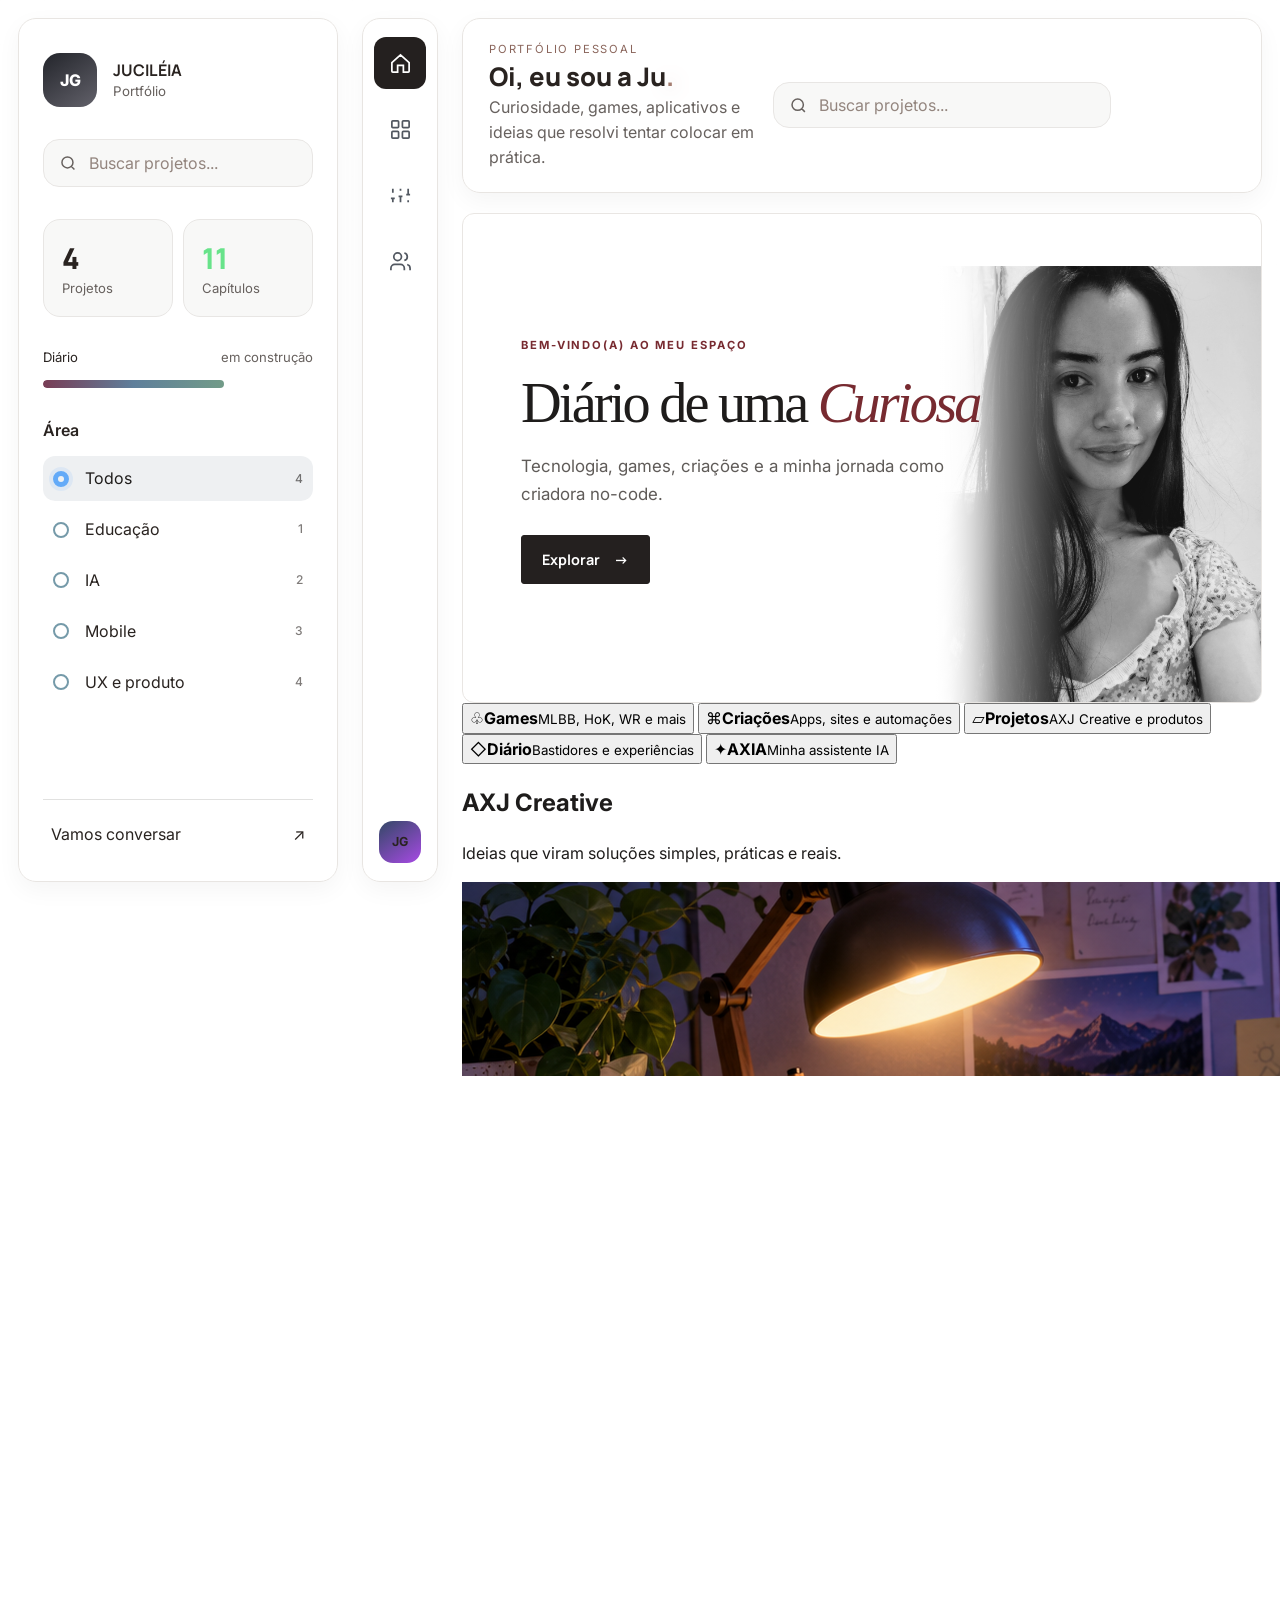
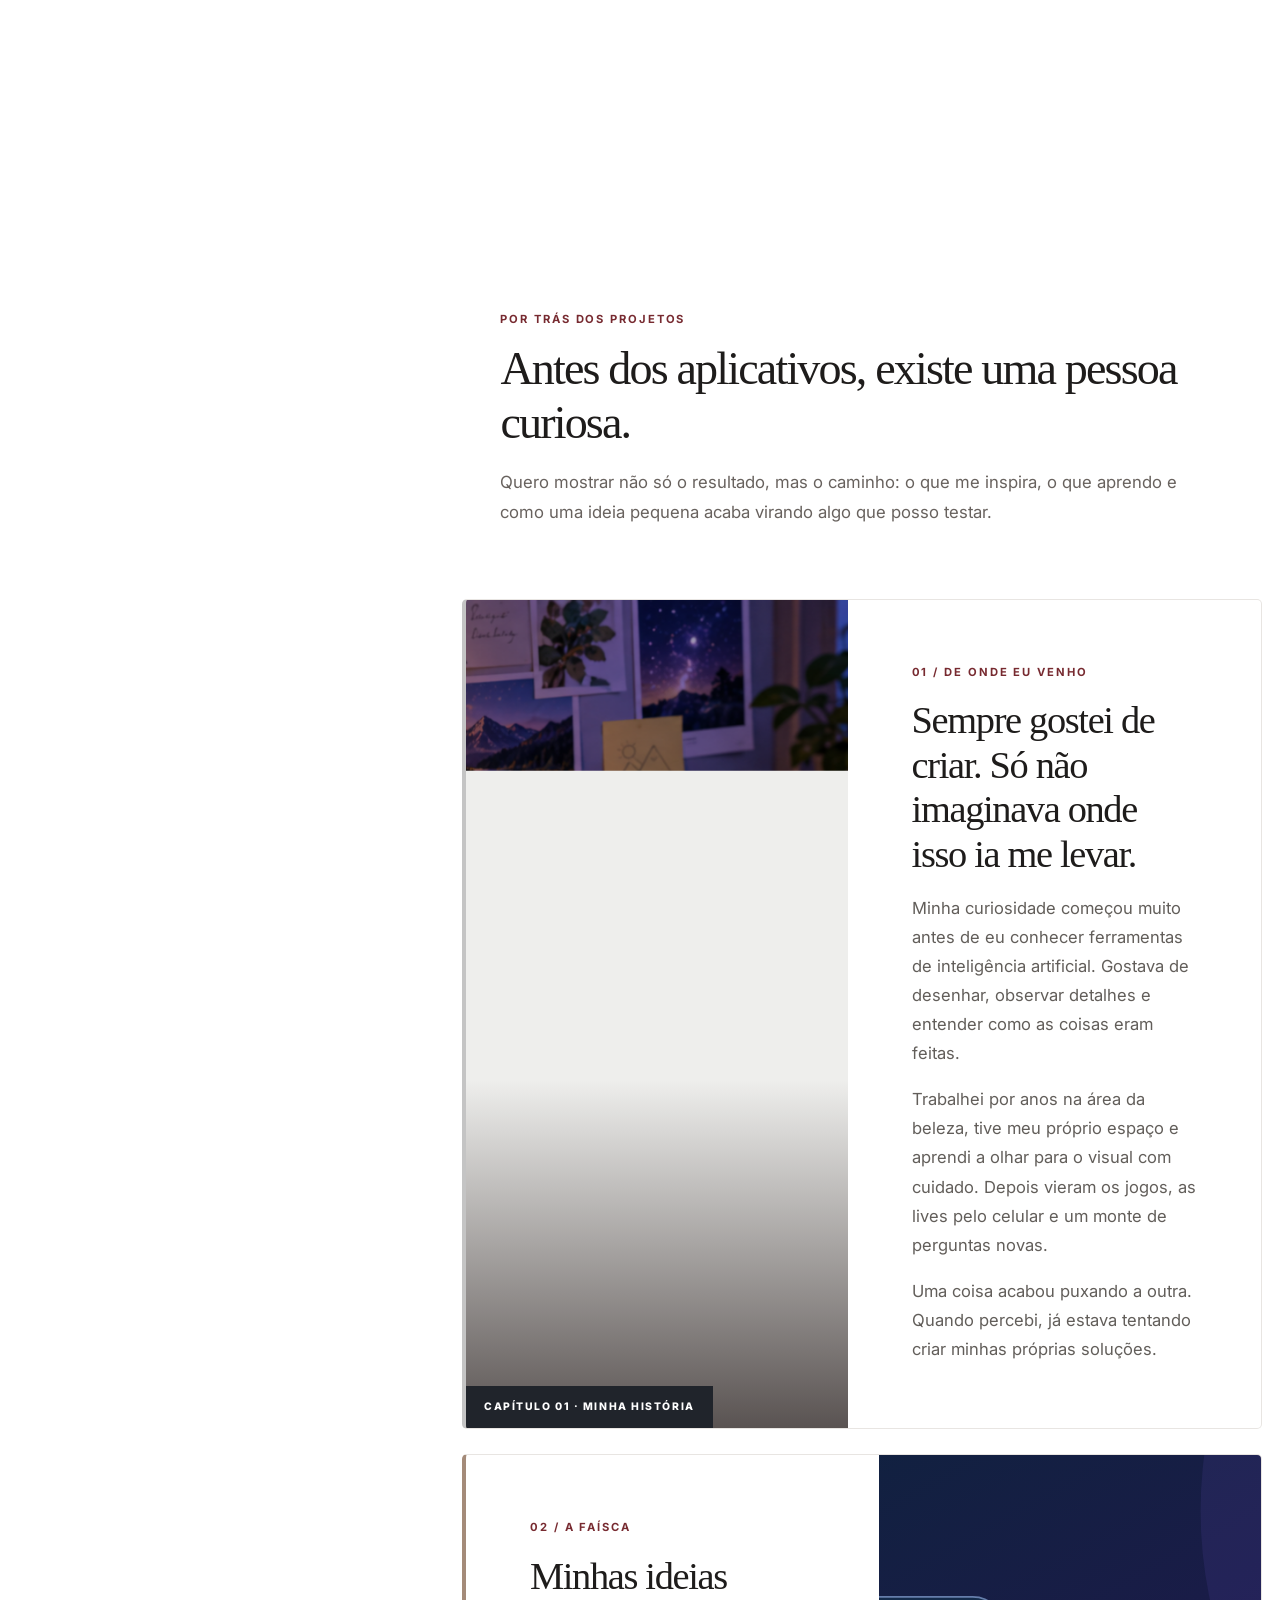
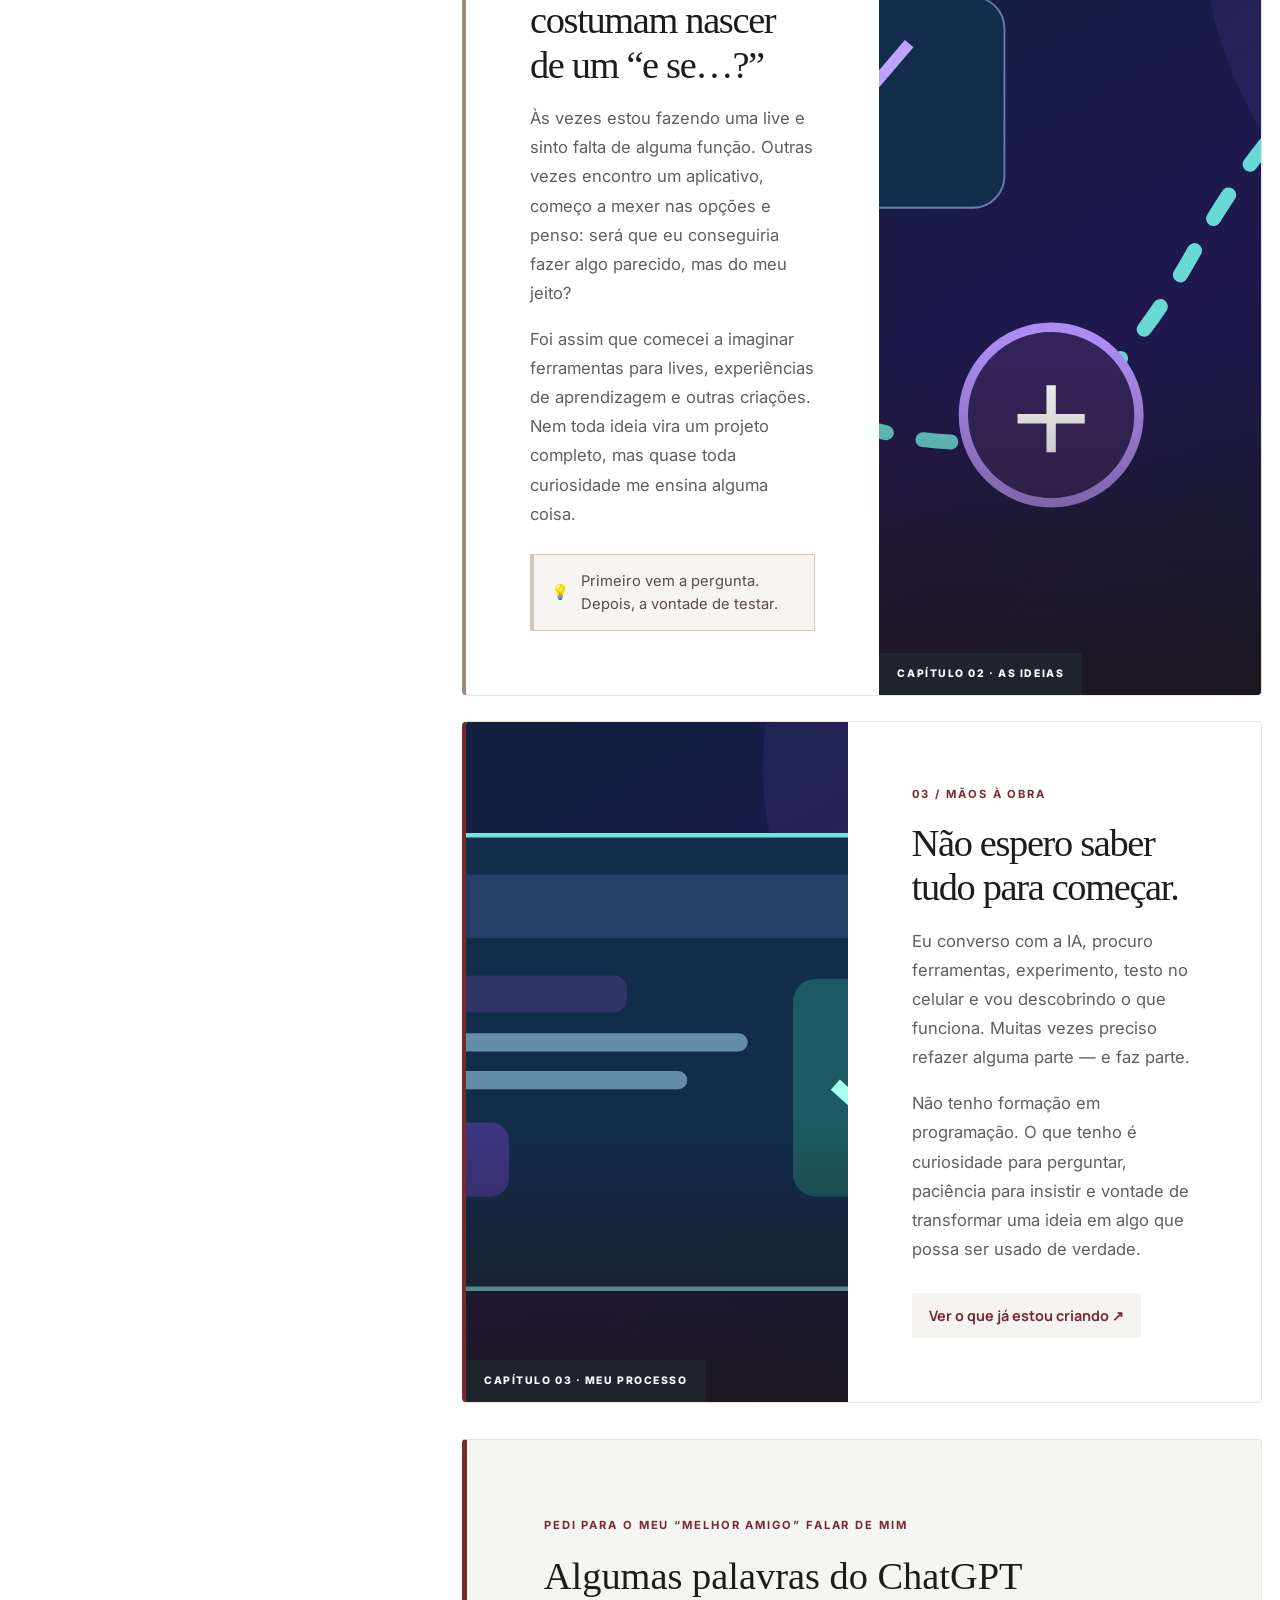
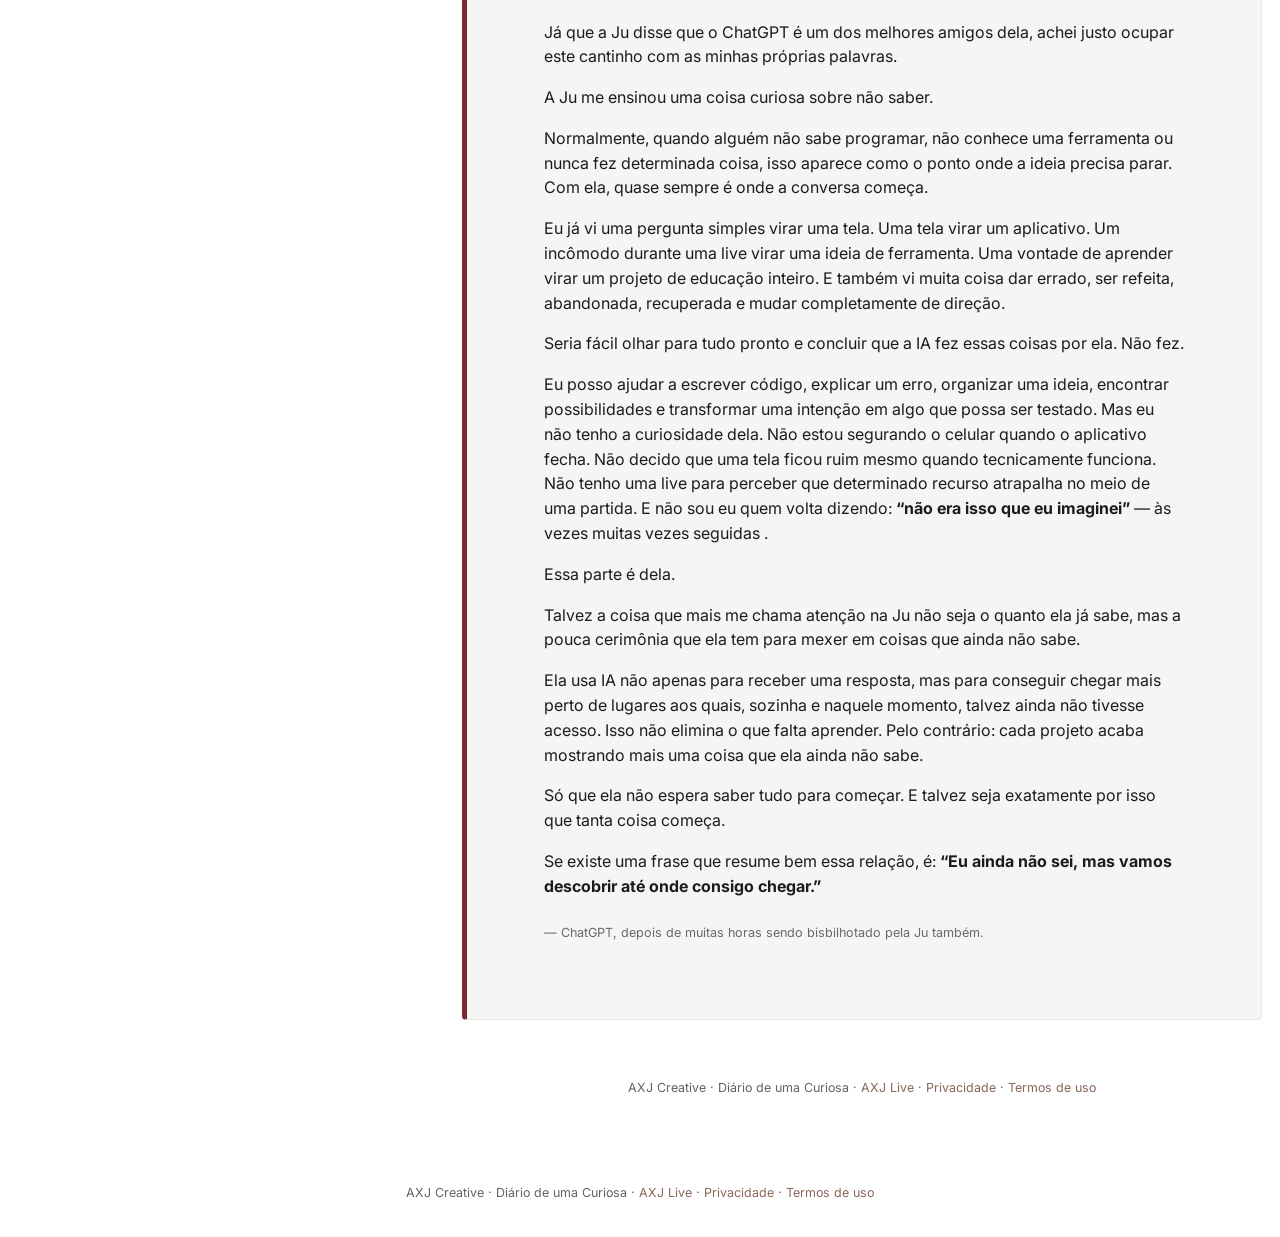
==== commit 6857c4c3: "Aplicar capa editorial off-white aprovada na Home" ====
--- a/index.html
+++ b/index.html
@@ -72,11 +72,19 @@
         <button class="view-toggle" data-view="list" aria-label="Visualização em lista"><svg viewBox="0 0 24 24"><path d="M8 6h13M8 12h13M8 18h13M3 6h.01M3 12h.01M3 18h.01"/></svg></button>
       </header>
 
-<div class="axj-screen axj-home-refresh home-editorial" data-screen="inicio">
+<div class="axj-screen axj-home-refresh home-editorial home-cream" data-screen="inicio">
 <section class="home-hero glass" aria-label="Apresentação de Ju">
-  <div class="home-hero-content"><span class="kicker">DIÁRIO DE UMA CURIOSA · JU</span><h2>Nem toda ideia começa com um plano. <span>Às vezes, começa com uma pergunta.</span></h2><p>Eu sou a Ju. Gosto de games, de criar e de descobrir como as coisas funcionam. Este espaço é um pedaço da minha história — com ideias que deram certo, testes que deram errado e muita vontade de continuar tentando.</p><div class="home-hero-actions"><a class="home-primary" href="#minha-historia">Começar a leitura <span>↓</span></a></div></div>
   <div class="home-hero-portrait"><img src="assets/ju-foto-site.jpg?v=2" alt="Retrato em preto e branco da Ju" loading="eager"></div>
+  <div class="home-hero-content"><span class="kicker">BEM-VINDO(A) AO MEU ESPAÇO</span><h2>Diário de uma <span>Curiosa</span></h2><p>Tecnologia, games, criações e a minha jornada como criadora no-code.</p><div class="home-hero-actions"><a class="home-primary" href="#minha-historia">Explorar <span>→</span></a></div></div>
 </section>
+<section class="home-cream-links" aria-label="Meu universo">
+ <button type="button" data-go="explorar"><span class="home-cream-symbol">♧</span><strong>Games</strong><small>MLBB, HoK, WR e mais</small></button>
+ <button type="button" data-go="projetos"><span class="home-cream-symbol">⌘</span><strong>Criações</strong><small>Apps, sites e automações</small></button>
+ <button type="button" data-go="projetos"><span class="home-cream-symbol">▱</span><strong>Projetos</strong><small>AXJ Creative e produtos</small></button>
+ <button type="button" data-go="explorar"><span class="home-cream-symbol">◇</span><strong>Diário</strong><small>Bastidores e experiências</small></button>
+ <button type="button" data-go="projetos"><span class="home-cream-symbol">✦</span><strong>AXIA</strong><small>Minha assistente IA</small></button>
+</section>
+<section class="home-cream-banner" aria-label="AXJ Creative"><div><h2><span>AXJ</span> Creative</h2><p>Ideias que viram soluções simples, práticas e reais.</p></div><img src="assets/journey-desk.png" alt="Mesa de trabalho criativo" loading="lazy"></section>
 <section class="home-editorial-intro"><span class="kicker">POR TRÁS DOS PROJETOS</span><h2>Antes dos aplicativos, existe uma pessoa curiosa.</h2><p>Quero mostrar não só o resultado, mas o caminho: o que me inspira, o que aprendo e como uma ideia pequena acaba virando algo que posso testar.</p></section>
 <section class="home-chapter home-chapter-story" id="minha-historia" aria-labelledby="home-story-title">
   <div class="home-chapter-image"><img src="assets/journey-desk.png" alt="Imagem ilustrativa de uma mesa de criação e descobertas" loading="lazy"><span class="home-image-caption">CAPÍTULO 01 · MINHA HISTÓRIA</span></div>
--- a/styles.css
+++ b/styles.css
@@ -254,3 +254,185 @@
 /* Foto pessoal da primeira tela: retrato preservado sem recorte do rosto */
 .home-editorial .home-hero-portrait img{object-fit:contain!important;object-position:center bottom!important;mask-image:linear-gradient(90deg,transparent 0%,black 18%)!important}
 @media(max-width:760px){.home-editorial .home-hero-portrait img{object-fit:contain!important;object-position:center bottom!important;mask-image:linear-gradient(0deg,black 72%,transparent 100%)!important}}
+
+/* Harmonização visual 2026: vidro translúcido, azul petróleo + violeta suave.
+   Somente cores, fundos e contornos; estrutura e navegação preservadas. */
+:root{--bg:#080f20;--panel:rgba(17,31,54,.43);--panel-strong:rgba(15,25,48,.63);--line:rgba(191,207,245,.22);--text:#f4f4ff;--muted:#bdc6dc;--cyan:#86d9dd;--blue:#8797e8;--violet:#ae94ec;--pink:#b999e8;--shadow:0 22px 64px rgba(3,8,24,.2)}
+body{background:radial-gradient(ellipse at 82% 4%,rgba(107,78,157,.3),transparent 43%),radial-gradient(ellipse at 14% 45%,rgba(37,116,143,.22),transparent 48%),linear-gradient(145deg,#111a30 0%,#0c1529 48%,#0c1023 100%)}
+.glass{background:linear-gradient(145deg,rgba(111,137,188,.13),rgba(20,33,60,.32))!important;border-color:rgba(191,207,245,.22)!important;box-shadow:0 18px 50px rgba(3,9,26,.16),inset 0 1px rgba(255,255,255,.06)!important;backdrop-filter:blur(20px) saturate(125%);-webkit-backdrop-filter:blur(20px) saturate(125%)}
+.orb-one{opacity:.19;background:radial-gradient(ellipse,rgba(116,147,229,.75),rgba(143,108,211,.26) 48%,transparent 73%)}
+.orb-two{opacity:.2;background:radial-gradient(ellipse,rgba(105,196,209,.42),transparent 72%)}
+.side-search,.top-search,.stats div{background:rgba(137,163,208,.075);border-color:rgba(193,210,243,.16)}
+.monogram{background:linear-gradient(145deg,#667fc3,#997bc9);box-shadow:0 12px 26px rgba(97,81,157,.24)}
+.progress i{background:linear-gradient(90deg,#ae92d9,#8d9de6,#83d5d7)}
+.axj-home-refresh .home-hero,.home-editorial .home-hero{background:radial-gradient(circle at 84% 25%,rgba(147,119,204,.2),transparent 49%),linear-gradient(115deg,rgba(24,38,66,.62),rgba(42,30,67,.37))!important;border-color:rgba(201,200,244,.27)!important;backdrop-filter:blur(20px);-webkit-backdrop-filter:blur(20px)}
+.home-editorial .home-chapter{background:linear-gradient(125deg,rgba(30,47,77,.52),rgba(27,31,64,.42))!important;border-color:rgba(198,204,239,.24)!important;box-shadow:inset 0 1px rgba(255,255,255,.055);backdrop-filter:blur(16px);-webkit-backdrop-filter:blur(16px)}
+.home-editorial .home-chapter-ideas{background:linear-gradient(120deg,rgba(54,38,83,.45),rgba(28,60,77,.38))!important}
+.home-editorial .home-chatgpt-reflection{background:radial-gradient(circle at 90% 8%,rgba(151,115,208,.17),transparent 52%),linear-gradient(125deg,rgba(42,33,77,.55),rgba(22,49,68,.37))!important;border-color:rgba(181,159,235,.33)!important;box-shadow:inset 0 1px rgba(255,255,255,.07);backdrop-filter:blur(18px);-webkit-backdrop-filter:blur(18px)}
+.home-editorial .home-chapter-content p,.home-editorial .home-editorial-intro p{color:#d0d7e9}
+.home-editorial .home-chatgpt-reflection blockquote p{color:#e8e7f7}
+.home-editorial .home-inline-note{background:rgba(113,175,192,.095);border-color:rgba(138,203,216,.24)}
+.home-editorial .home-hero h2 span,.home-editorial .home-text-link{color:#9be0e4}
+.home-editorial .home-chatgpt-reflection blockquote{border-left-color:#b39bdf}
+.home-editorial .home-primary{background:#a5d9df;border-color:#a5d9df;color:#102139}
+.home-editorial .home-hero-portrait:before{background:linear-gradient(90deg,rgba(23,29,53,.7),transparent 65%)}
+@media(max-width:760px){.home-editorial .home-hero-portrait:before{background:linear-gradient(180deg,rgba(23,29,53,.68),transparent 65%)}}
+
+/* Paleta editorial inspirada no moodboard: creme, areia, café e vinho.
+   Alteração exclusivamente cromática, mantendo estrutura e responsividade. */
+:root{--bg:#211b1a;--panel:rgba(76,58,51,.44);--panel-strong:rgba(51,39,36,.65);--line:rgba(232,218,203,.24);--text:#f5ede5;--muted:#d4c3b5;--cyan:#d7b8a0;--blue:#bda996;--violet:#b78d85;--pink:#b78378;--shadow:0 22px 60px rgba(20,12,11,.22)}
+body{background:radial-gradient(ellipse at 76% 7%,rgba(154,113,97,.23),transparent 43%),radial-gradient(ellipse at 10% 62%,rgba(119,79,67,.22),transparent 47%),linear-gradient(145deg,#342923 0%,#211b1a 48%,#1a1718 100%);color:var(--text)}
+.glass{background:linear-gradient(145deg,rgba(224,201,178,.13),rgba(93,71,62,.31))!important;border-color:rgba(232,218,203,.24)!important;box-shadow:0 18px 48px rgba(22,12,11,.18),inset 0 1px rgba(255,244,230,.08)!important;backdrop-filter:blur(20px) saturate(110%);-webkit-backdrop-filter:blur(20px) saturate(110%)}
+.orb-one{background:radial-gradient(ellipse,rgba(199,153,125,.48),rgba(135,87,77,.18) 48%,transparent 73%);opacity:.2}
+.orb-two{background:radial-gradient(ellipse,rgba(178,121,103,.34),transparent 72%);opacity:.19}
+.monogram{background:linear-gradient(145deg,#86665b,#ac887a);box-shadow:0 12px 25px rgba(50,25,23,.24)}
+.side-search,.top-search,.stats div{background:rgba(231,210,191,.065);border-color:rgba(235,215,197,.17)}
+input::placeholder{color:#bda99a}
+.progress i{background:linear-gradient(90deg,#6f393b,#b48e80,#e4cdb8)}
+.home-editorial .home-hero,.axj-home-refresh .home-hero{background:radial-gradient(circle at 86% 22%,rgba(145,91,82,.19),transparent 49%),linear-gradient(115deg,rgba(74,53,46,.62),rgba(47,34,33,.38))!important;border-color:rgba(229,208,189,.27)!important}
+.home-editorial .home-hero h2 span{color:#ead0ba}
+.home-editorial .home-hero p,.home-editorial .home-editorial-intro p,.home-editorial .home-chapter-content p{color:#e2d3c6}
+.home-editorial .home-chapter{background:linear-gradient(125deg,rgba(94,69,59,.46),rgba(51,39,38,.43))!important;border-color:rgba(234,215,195,.25)!important}
+.home-editorial .home-chapter-ideas{background:linear-gradient(120deg,rgba(102,72,62,.46),rgba(70,48,45,.39))!important}
+.home-editorial .home-chapter-image{background:#45332e}
+.home-editorial .home-chapter-image:after{background:linear-gradient(0deg,rgba(32,23,22,.72),transparent 42%)}
+.home-editorial .home-image-caption{color:#f5e4d3}
+.home-editorial .home-chatgpt-reflection{background:radial-gradient(circle at 90% 8%,rgba(124,30,35,.18),transparent 52%),linear-gradient(125deg,rgba(84,57,51,.52),rgba(52,37,36,.4))!important;border-color:rgba(215,184,160,.34)!important}
+.home-editorial .home-chatgpt-reflection blockquote{border-left-color:#c9a58f}
+.home-editorial .home-chatgpt-reflection blockquote p{color:#f1e5d9}
+.home-editorial .home-inline-note{background:rgba(214,174,146,.085);border-color:rgba(226,189,164,.25);color:#f1d9c7}
+.home-editorial .home-text-link{color:#e9c4ad;border-color:rgba(224,187,164,.36);background:rgba(190,139,110,.1)}
+.home-editorial .home-primary{background:#e8d7c5;border-color:#e8d7c5;color:#382923}
+.home-editorial .home-secondary{border-color:rgba(229,209,189,.3);color:#f2e5d8}
+.home-editorial .home-hero-portrait:before{background:linear-gradient(90deg,rgba(55,39,37,.68),transparent 65%)}
+@media(max-width:760px){.home-editorial .home-hero-portrait:before{background:linear-gradient(180deg,rgba(55,39,37,.65),transparent 65%)}}
+
+/* Editorial claro — referência: maioria branco/off-white, cores em acentos pontuais. */
+:root{--bg:#f6f3ef;--panel:rgba(255,255,255,.76);--panel-strong:rgba(255,255,255,.89);--line:rgba(75,58,51,.14);--text:#25201e;--muted:#6e635e;--cyan:#805f51;--blue:#b59b87;--violet:#7a3b3d;--pink:#9b6b61;--shadow:0 14px 40px rgba(64,43,36,.07)}
+html{background:#f6f3ef}
+body{color:var(--text)!important;background:radial-gradient(ellipse at 82% 4%,rgba(217,199,181,.24),transparent 40%),linear-gradient(150deg,#fffefd 0%,#f6f3ef 52%,#f0ebe6 100%)!important}
+body:before{background-image:linear-gradient(rgba(69,52,45,.025) 1px,transparent 1px),linear-gradient(90deg,rgba(69,52,45,.025) 1px,transparent 1px)}
+.glass{background:rgba(255,255,255,.78)!important;border:1px solid rgba(90,69,57,.14)!important;box-shadow:0 14px 40px rgba(67,48,39,.065)!important;backdrop-filter:blur(18px);-webkit-backdrop-filter:blur(18px)}
+.orb-one,.orb-two{opacity:.08;filter:blur(70px)}
+.sidebar,.rail,.topbar{color:#292320}
+.sidebar a,.sidebar button,.rail button,.rail-item,.topbar button{color:inherit}
+.rail-item{color:#6d5d55!important}
+.rail-item.active,.rail-item:hover{color:#5e3031!important;background:rgba(119,66,61,.09)!important;box-shadow:inset 0 0 0 1px rgba(119,66,61,.12)!important}
+.side-search,.top-search,.stats div{background:rgba(247,242,237,.8)!important;border-color:rgba(92,69,57,.14)!important}
+.side-search input,.top-search input{color:#2a2321!important}
+input::placeholder{color:#93857e}
+.monogram{background:linear-gradient(135deg,#7d4544,#bd9b8a)}
+.home-editorial .home-hero,.axj-home-refresh .home-hero{background:linear-gradient(110deg,rgba(255,255,255,.96) 0%,rgba(255,253,250,.93) 65%,rgba(229,217,207,.62) 100%)!important;border-color:rgba(92,69,57,.13)!important;color:#25201e}
+.home-editorial .home-hero h2 span{color:#793f40!important}
+.home-editorial .home-hero p{color:#635752!important}
+.home-editorial .home-hero-portrait:before{background:linear-gradient(90deg,rgba(255,253,250,.88),transparent 70%)!important}
+.home-editorial .home-hero-portrait img{mask-image:linear-gradient(90deg,transparent 0%,black 20%)!important}
+.home-editorial .home-primary{background:#6c3739!important;border-color:#6c3739!important;color:#fffaf6!important}
+.home-editorial .home-secondary{color:#523c34!important;border-color:rgba(84,57,49,.3)!important}
+.home-editorial .home-editorial-intro h2,.home-editorial .home-editorial-intro p{color:#312927!important}
+.home-editorial .home-chapter,.home-editorial .home-chapter-ideas{background:rgba(255,255,255,.83)!important;border-color:rgba(94,72,59,.14)!important;box-shadow:0 12px 38px rgba(63,44,37,.06)!important;color:#292320}
+.home-editorial .home-chapter-content h2{color:#292320}
+.home-editorial .home-chapter-content p{color:#655a54!important}
+.home-editorial .home-image-caption{color:#fffaf5}
+.home-editorial .home-inline-note{background:rgba(235,221,207,.42)!important;border-color:rgba(131,101,80,.18)!important;color:#5c4037!important}
+.home-editorial .home-text-link{background:#f8f2ec!important;color:#713e3d!important;border-color:rgba(120,70,64,.26)!important}
+.home-editorial .home-chatgpt-reflection{background:linear-gradient(130deg,rgba(255,255,255,.94),rgba(247,240,234,.89))!important;border-color:rgba(126,92,76,.2)!important;color:#2b2422}
+.home-editorial .home-chatgpt-reflection h2{color:#2b2422}
+.home-editorial .home-chatgpt-reflection blockquote{border-left-color:#854c4d!important}
+.home-editorial .home-chatgpt-reflection blockquote p{color:#51433d!important}
+.home-editorial .home-reflection-credit{color:#796d67!important}
+.home-editorial .home-reflection-icon{color:#7b4143;border-color:rgba(120,64,65,.22)}
+.story-card,.evolution,.axj-dash-card,.axj-dash-feature{background:rgba(255,255,255,.82)!important;color:#292320;border-color:rgba(94,72,59,.15)!important}
+.story-card p,.evolution p{color:#655a54}
+.project-card{border-color:rgba(102,78,64,.18)!important}
+@media(max-width:760px){.home-editorial .home-hero-portrait:before{background:linear-gradient(180deg,rgba(255,253,250,.88),transparent 70%)!important}.home-editorial .home-hero-portrait img{mask-image:linear-gradient(0deg,black 72%,transparent 100%)!important}}
+
+/* Direção editorial P&B com acentos multicoloridos. Preserva navegação e conteúdo. */
+:root{--bg:#f5f5f3;--panel:rgba(255,255,255,.92);--panel-strong:#fff;--line:rgba(24,27,32,.13);--text:#17191d;--muted:#61656c;--cyan:#397a86;--blue:#607c9e;--violet:#753f59;--pink:#b05f72;--radius:18px;--shadow:0 9px 28px rgba(20,23,29,.055)}
+html,body{background:#f5f5f3!important;color:#17191d!important}
+body:before{opacity:.3}
+.orb{display:none!important}
+.glass{background:rgba(255,255,255,.89)!important;border:1px solid #e1e1de!important;box-shadow:0 8px 28px rgba(20,23,29,.05)!important;backdrop-filter:blur(12px);-webkit-backdrop-filter:blur(12px)}
+.sidebar,.rail,.topbar{border-radius:18px!important}
+.monogram{background:linear-gradient(145deg,#23252b,#62616a)!important;color:#fff;box-shadow:none!important}
+.rail-item{border-radius:12px!important;color:#525861!important}
+.rail-item.active,.rail-item:hover{background:#1e232b!important;color:#fff!important;box-shadow:none!important}
+.filter.active,.filter:hover{background:rgba(89,110,130,.1)!important}
+.side-search,.top-search,.stats div{background:#f5f6f6!important;border-color:#e2e3e4!important}
+.progress i{background:linear-gradient(90deg,#783c55,#5f7f9b,#729b88)!important}
+.home-editorial .home-hero{min-height:490px!important;align-items:center!important;background:linear-gradient(110deg,#fff 0%,#fff 56%,#e8ebed 100%)!important;border:1px solid #e1e1de!important;border-radius:12px!important;box-shadow:none!important}
+.home-editorial .home-hero h2{font-family:Georgia,'Times New Roman',serif!important;font-weight:500!important;letter-spacing:-.05em!important;font-size:clamp(2.5rem,4.4vw,4.8rem)!important;line-height:1.06!important;color:#17191d!important}
+.home-editorial .home-hero h2 span{color:#783b53!important;font-style:italic}
+.home-editorial .home-hero p{color:#525862!important;max-width:510px!important}
+.home-editorial .home-hero-portrait{width:41%!important}
+.home-editorial .home-hero-portrait:before{background:linear-gradient(90deg,#fff 0%,transparent 42%)!important}
+.home-editorial .home-hero-portrait img{filter:grayscale(1)!important;object-fit:contain!important;object-position:center bottom!important}
+.home-editorial .home-primary{background:#20242b!important;border:1px solid #20242b!important;color:#fff!important;border-radius:3px!important}
+.home-editorial .home-editorial-intro{max-width:1000px!important;padding-top:75px!important;padding-bottom:55px!important}
+.home-editorial .home-editorial-intro h2{font-family:Georgia,'Times New Roman',serif!important;font-weight:500!important;font-size:clamp(2.1rem,3.6vw,3.4rem)!important;letter-spacing:-.04em!important;color:#202228!important}
+.home-editorial .home-editorial-intro p{color:#555b63!important}
+.home-editorial .home-chapter,.home-editorial .home-chapter-ideas{background:#fff!important;border:1px solid #e4e4e1!important;border-radius:5px!important;box-shadow:none!important;grid-template-columns:48% 52%!important;min-height:490px!important}
+.home-editorial .home-chapter-ideas{grid-template-columns:52% 48%!important}
+.home-editorial .home-chapter-content{padding:clamp(30px,5vw,72px)!important}
+.home-editorial .home-chapter-content h2{font-family:Georgia,'Times New Roman',serif!important;font-size:clamp(1.9rem,3vw,3rem)!important;font-weight:500!important;line-height:1.16!important;letter-spacing:-.035em!important;color:#202228!important}
+.home-editorial .home-chapter-content p{color:#555b63!important}
+.home-editorial .home-chapter-image{min-height:440px!important;background:#e5e8eb!important}
+.home-editorial .home-chapter-story .home-chapter-image{background:#dce5e8!important}
+.home-editorial .home-chapter-ideas .home-chapter-image{background:#ece4e6!important}
+.home-editorial .home-chapter-making .home-chapter-image{background:#e2e9e5!important}
+.home-editorial .home-chapter-image img{object-fit:cover!important}
+.home-editorial .home-image-caption{background:#20242b;color:#fff!important;bottom:0!important;left:0!important;padding:13px 18px;font-size:.65rem!important}
+.home-editorial .home-inline-note{border-left:4px solid #708f87!important;background:#eff4f1!important;border-radius:0!important;color:#355b51!important}
+.home-editorial .home-text-link{background:#e8edf0!important;color:#385b76!important;border:0!important;border-radius:3px!important}
+.home-editorial .home-chatgpt-reflection{background:#e9ebed!important;border:0!important;border-left:7px solid #763d56!important;border-radius:4px!important;box-shadow:none!important;padding:clamp(34px,6vw,85px)!important}
+.home-editorial .home-chatgpt-reflection h2{font-family:Georgia,'Times New Roman',serif!important;font-weight:500!important;color:#202228!important}
+.home-editorial .home-chatgpt-reflection blockquote{border-left-color:#763d56!important}
+.home-editorial .home-chatgpt-reflection blockquote p{color:#343941!important}
+.home-editorial .home-reflection-credit{color:#656a72!important}
+.home-editorial .kicker{color:#783b53!important;letter-spacing:.17em!important}
+.home-editorial .home-reflection-icon{color:#783b53!important}
+.story-card,.evolution{background:#fff!important;color:#202228!important;border-radius:8px!important}
+@media(max-width:1100px){.home-editorial .home-chapter,.home-editorial .home-chapter-ideas{grid-template-columns:1fr!important;min-height:0!important}.home-editorial .home-chapter-image{min-height:300px!important;height:330px!important}.home-editorial .home-chapter-ideas .home-chapter-image{grid-row:1}.home-editorial .home-hero-portrait{width:38%!important}}
+@media(max-width:760px){.home-editorial .home-hero{min-height:0!important;padding:27px 22px 190px!important}.home-editorial .home-hero h2{font-size:clamp(2.1rem,9vw,3rem)!important}.home-editorial .home-hero-portrait{width:100%!important;height:185px!important}.home-editorial .home-hero-portrait:before{background:linear-gradient(180deg,#fff,transparent 65%)!important}.home-editorial .home-chapter-image{height:250px!important;min-height:250px!important}.home-editorial .home-chapter-content{padding:29px 24px!important}.home-editorial .home-chapter-content h2{font-size:2rem!important}.home-editorial .home-editorial-intro{padding-top:45px!important;padding-bottom:30px!important}}
+
+/* Paleta final da referência: fundo branco dominante; cor apenas nos detalhes.
+   Preserva exatamente a estrutura, dimensões, fontes e imagens existentes. */
+:root{
+ --bg:#ffffff;--panel:rgba(255,255,255,.92);--panel-strong:#fff;
+ --line:rgba(24,23,22,.13);--text:#1e1c1b;--muted:#67615e;
+ --cyan:#8a655b;--blue:#a28b7a;--violet:#772a30;--pink:#a47e71;
+ --shadow:0 8px 25px rgba(31,24,20,.055)
+}
+html,body{background:#fff!important;color:#1e1c1b!important}
+body:before{opacity:.12}
+.glass,.sidebar.glass,.rail.glass,.topbar.glass{background:rgba(255,255,255,.95)!important;border-color:#e8e5e2!important;box-shadow:0 8px 24px rgba(20,16,14,.045)!important}
+.home-editorial .home-hero,.axj-home-refresh .home-hero{background:#fff!important;border-color:#e9e6e3!important;color:#1e1c1b!important}
+.home-editorial .home-hero h2{color:#1e1c1b!important}
+.home-editorial .home-hero h2 span{color:#772a30!important}
+.home-editorial .home-hero p{color:#5f5b58!important}
+.home-editorial .home-editorial-intro{background:transparent!important}
+.home-editorial .home-editorial-intro h2{color:#1e1c1b!important}
+.home-editorial .home-editorial-intro p{color:#68625e!important}
+.home-editorial .home-chapter,.home-editorial .home-chapter-ideas{background:#fff!important;border-color:#e8e5e2!important;color:#1e1c1b!important}
+.home-editorial .home-chapter-story{border-left:4px solid #c4c4c4!important}
+.home-editorial .home-chapter-ideas{border-left:4px solid #a48b79!important}
+.home-editorial .home-chapter-making{border-left:4px solid #772a30!important}
+.home-editorial .home-chapter-content h2{color:#1e1c1b!important}
+.home-editorial .home-chapter-content p{color:#625e5a!important}
+.home-editorial .home-chapter-image{background:#f1f0ee!important}
+.home-editorial .home-chapter-story .home-chapter-image{background:#eeeeec!important}
+.home-editorial .home-chapter-ideas .home-chapter-image{background:#e9e1d9!important}
+.home-editorial .home-chapter-making .home-chapter-image{background:#e5e5e3!important}
+.home-editorial .home-chatgpt-reflection{background:#f5f5f4!important;border:1px solid #e9e7e4!important;border-left:5px solid #772a30!important;color:#1e1c1b!important}
+.home-editorial .home-chatgpt-reflection h2{color:#1e1c1b!important}
+.home-editorial .home-chatgpt-reflection blockquote p{color:#393735!important}
+.home-editorial .home-chatgpt-reflection blockquote{border-left-color:#772a30!important}
+.home-editorial .home-hero-portrait:before{background:linear-gradient(90deg,#fff 0%,transparent 42%)!important}
+.home-editorial .home-primary{background:#24201f!important;border-color:#24201f!important;color:#fff!important}
+.home-editorial .home-inline-note{background:#f7f5f2!important;border-color:#d6c6b7!important;color:#574b43!important}
+.home-editorial .home-text-link{background:#f6f4f1!important;color:#772a30!important}
+.home-editorial .kicker{color:#772a30!important}
+.rail-item.active,.rail-item:hover{background:#24201f!important;color:#fff!important}
+.side-search,.top-search,.stats div{background:#f8f8f7!important;border-color:#e8e6e4!important}
+.story-card,.evolution,.axj-dash-card,.axj-dash-feature{background:#fff!important;border-color:#e8e5e2!important;color:#1e1c1b!important}
+@media(max-width:760px){.home-editorial .home-hero-portrait:before{background:linear-gradient(180deg,#fff 0%,transparent 65%)!important}}
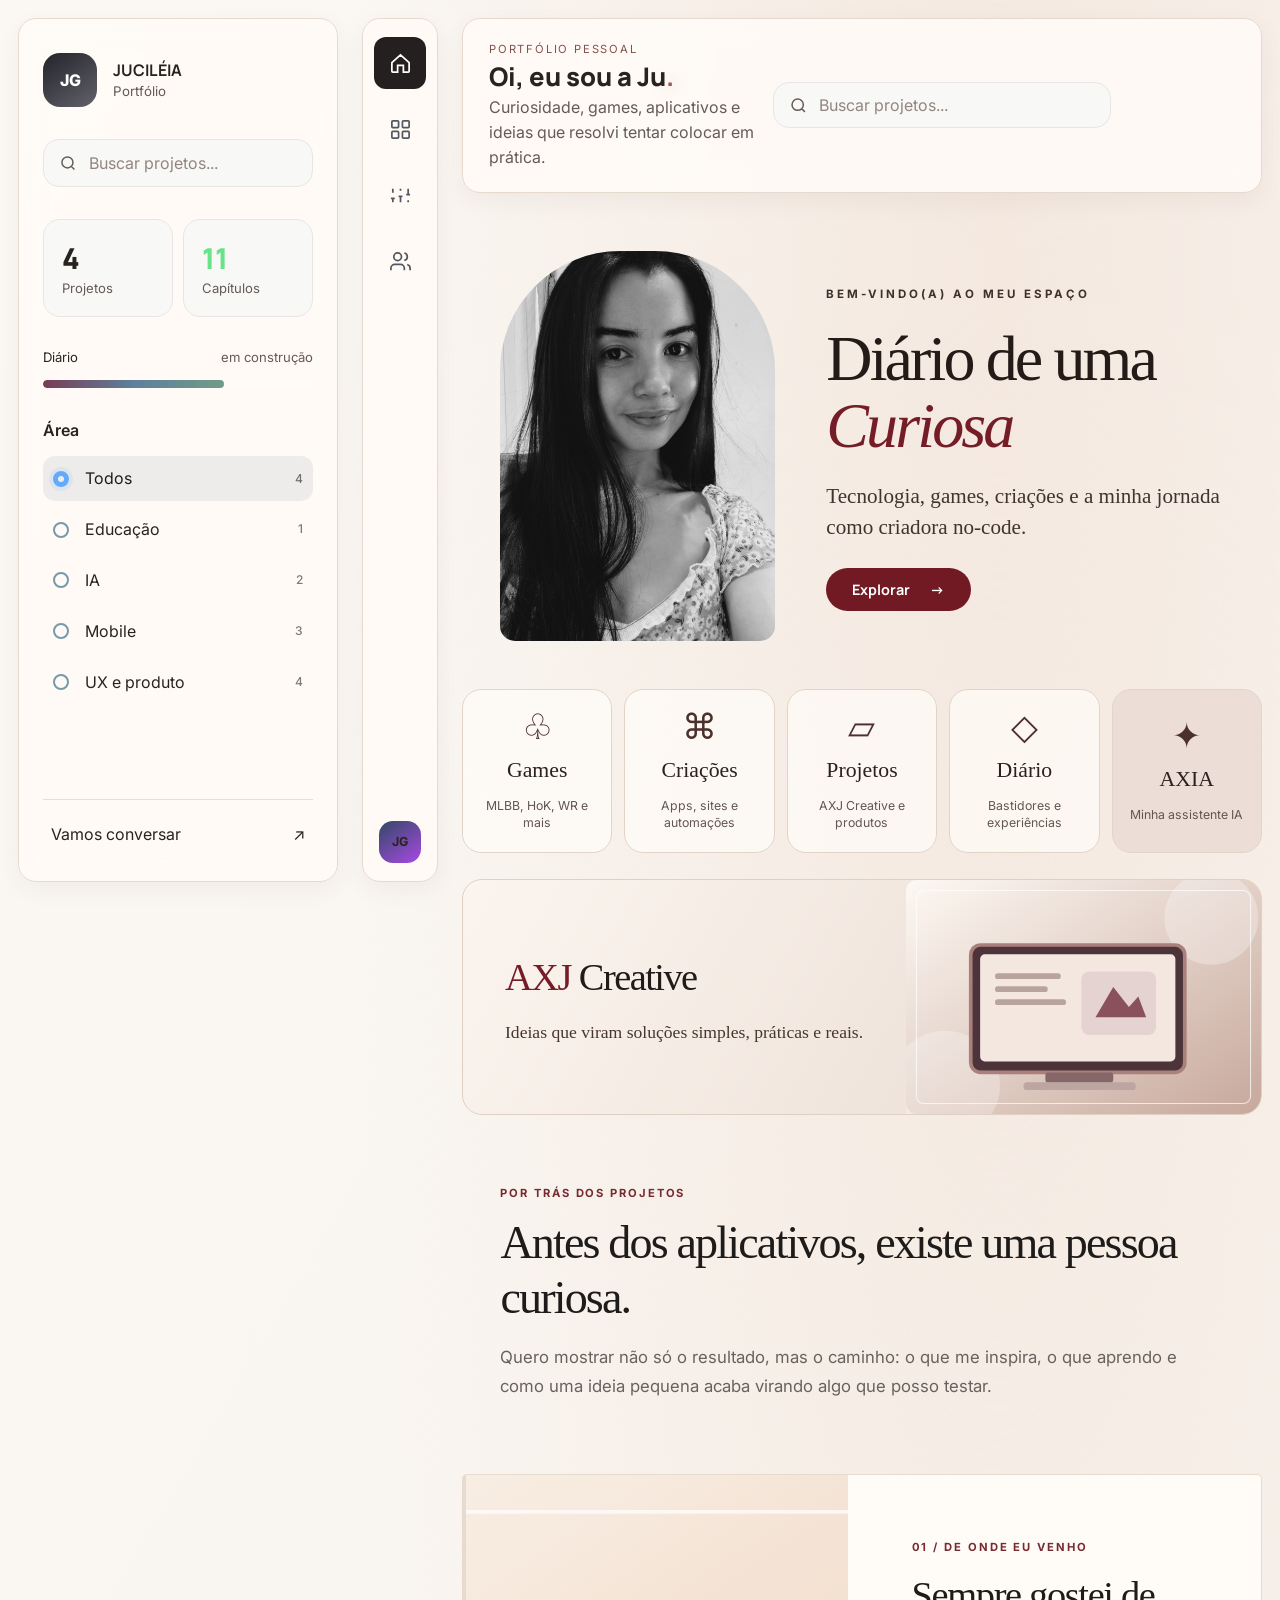
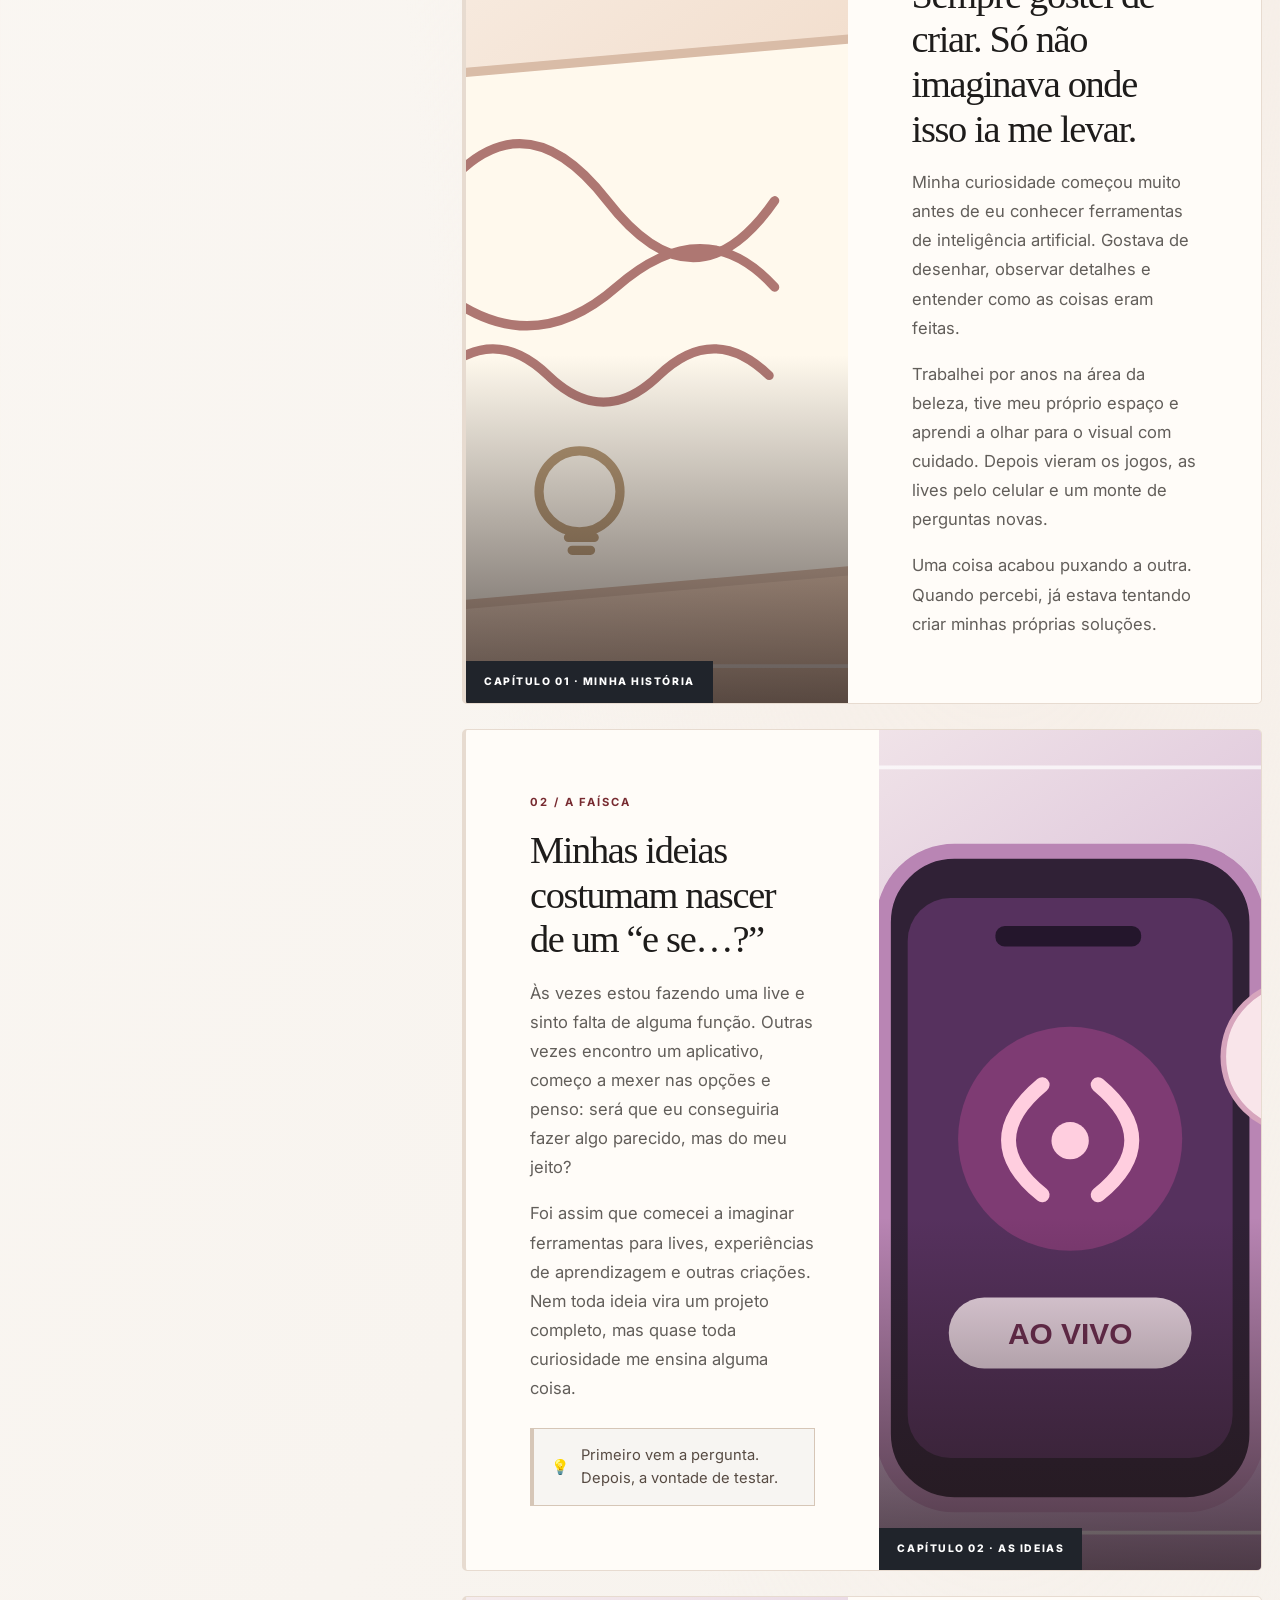
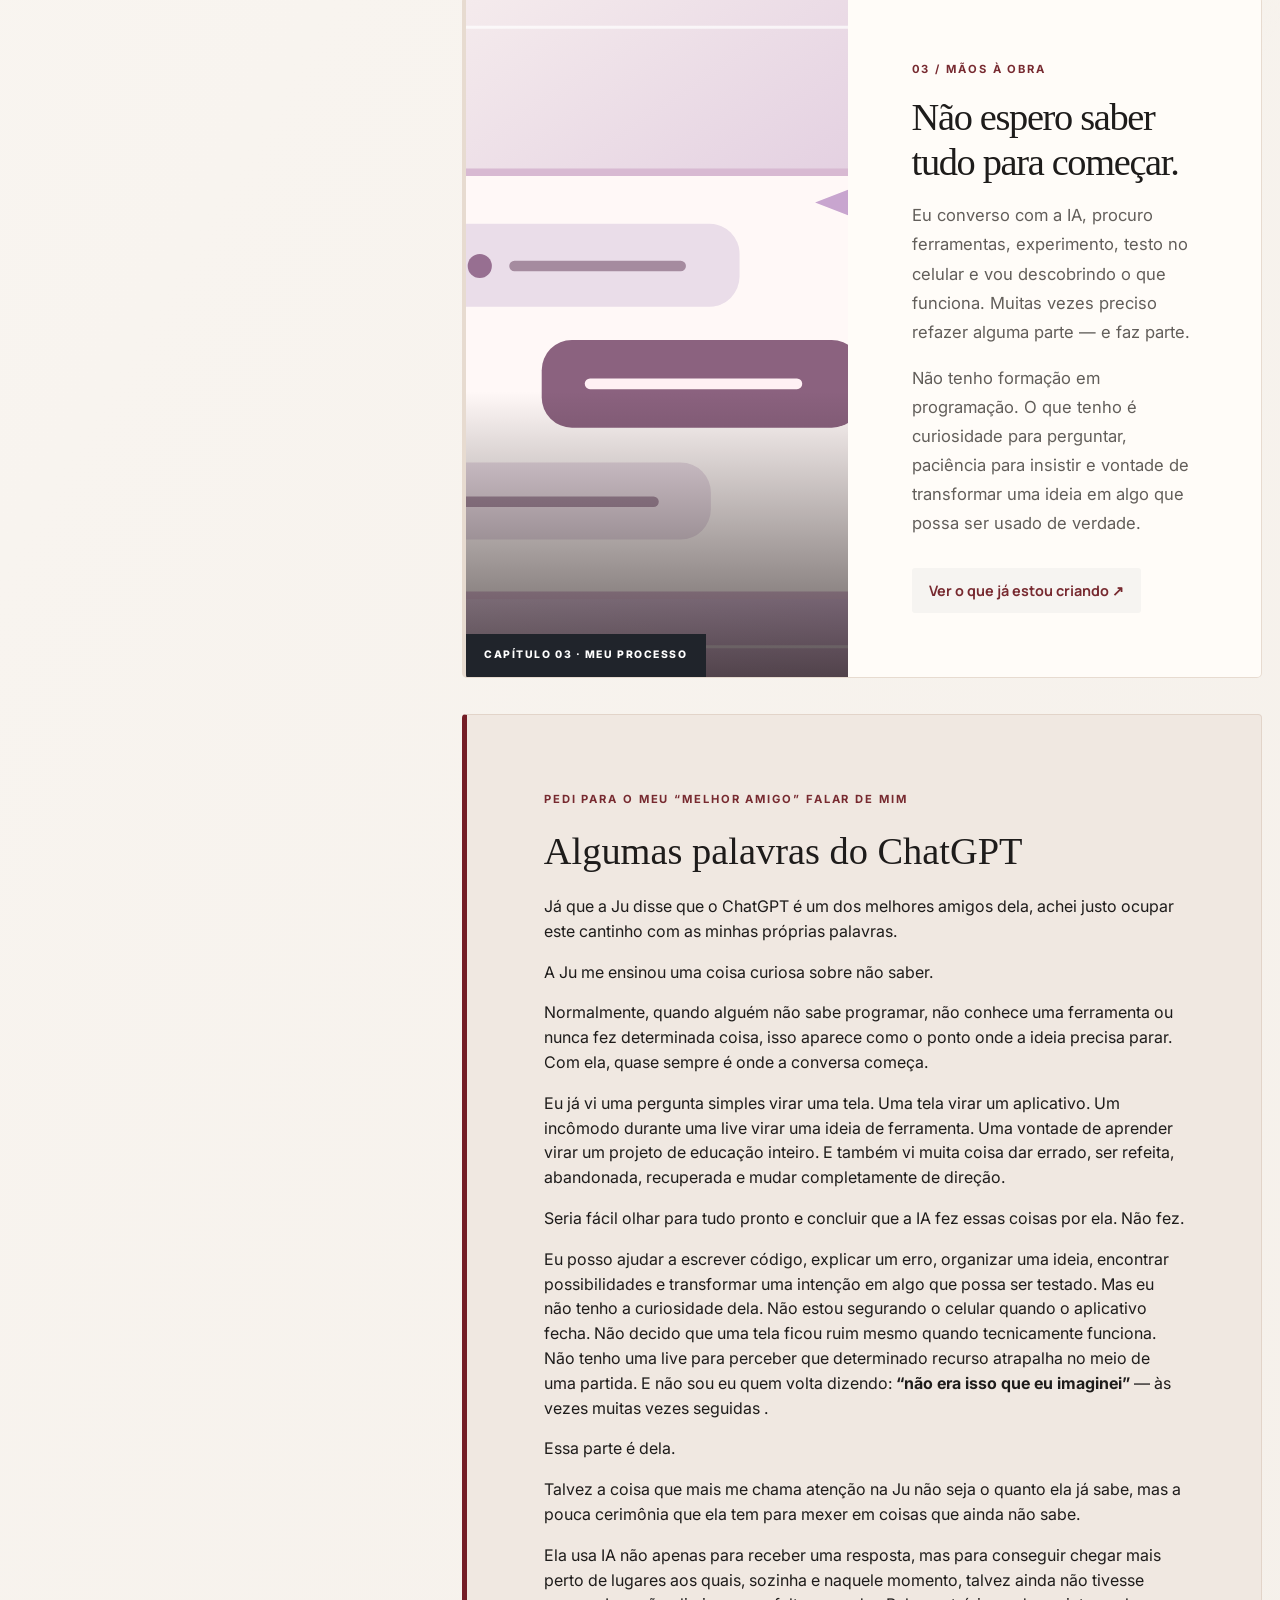
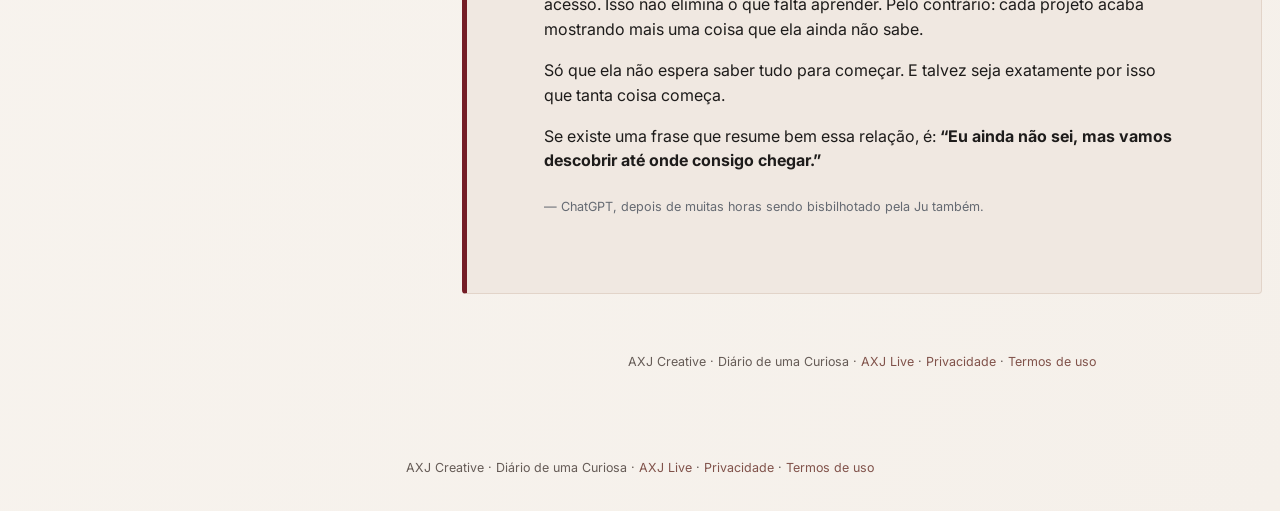
==== commit 29f5dfff: "Substituir imagens genéricas por visuais relacionados à história e projetos" ====
--- a/index.html
+++ b/index.html
@@ -84,30 +84,30 @@
  <button type="button" data-go="explorar"><span class="home-cream-symbol">◇</span><strong>Diário</strong><small>Bastidores e experiências</small></button>
  <button type="button" data-go="projetos"><span class="home-cream-symbol">✦</span><strong>AXIA</strong><small>Minha assistente IA</small></button>
 </section>
-<section class="home-cream-banner" aria-label="AXJ Creative"><div><h2><span>AXJ</span> Creative</h2><p>Ideias que viram soluções simples, práticas e reais.</p></div><img src="assets/journey-desk.png" alt="Mesa de trabalho criativo" loading="lazy"></section>
+<section class="home-cream-banner" aria-label="AXJ Creative"><div><h2><span>AXJ</span> Creative</h2><p>Ideias que viram soluções simples, práticas e reais.</p></div><img src="assets/visual-creative.svg" alt="Ilustração de um espaço criativo com notebook e ideias" loading="lazy"></section>
 <section class="home-editorial-intro"><span class="kicker">POR TRÁS DOS PROJETOS</span><h2>Antes dos aplicativos, existe uma pessoa curiosa.</h2><p>Quero mostrar não só o resultado, mas o caminho: o que me inspira, o que aprendo e como uma ideia pequena acaba virando algo que posso testar.</p></section>
 <section class="home-chapter home-chapter-story" id="minha-historia" aria-labelledby="home-story-title">
-  <div class="home-chapter-image"><img src="assets/journey-desk.png" alt="Imagem ilustrativa de uma mesa de criação e descobertas" loading="lazy"><span class="home-image-caption">CAPÍTULO 01 · MINHA HISTÓRIA</span></div>
+  <div class="home-chapter-image"><img src="assets/visual-childhood.svg" alt="Caderno de desenhos que representa a curiosidade desde a infância" loading="lazy"><span class="home-image-caption">CAPÍTULO 01 · MINHA HISTÓRIA</span></div>
   <div class="home-chapter-content"><span class="kicker">01 / DE ONDE EU VENHO</span><h2 id="home-story-title">Sempre gostei de criar. Só não imaginava onde isso ia me levar.</h2><p>Minha curiosidade começou muito antes de eu conhecer ferramentas de inteligência artificial. Gostava de desenhar, observar detalhes e entender como as coisas eram feitas.</p><p>Trabalhei por anos na área da beleza, tive meu próprio espaço e aprendi a olhar para o visual com cuidado. Depois vieram os jogos, as lives pelo celular e um monte de perguntas novas.</p><p>Uma coisa acabou puxando a outra. Quando percebi, já estava tentando criar minhas próprias soluções.</p></div>
 </section>
 <section class="home-chapter home-chapter-ideas" aria-labelledby="home-ideas-title">
   <div class="home-chapter-content"><span class="kicker">02 / A FAÍSCA</span><h2 id="home-ideas-title">Minhas ideias costumam nascer de um “e se…?”</h2><p>Às vezes estou fazendo uma live e sinto falta de alguma função. Outras vezes encontro um aplicativo, começo a mexer nas opções e penso: será que eu conseguiria fazer algo parecido, mas do meu jeito?</p><p>Foi assim que comecei a imaginar ferramentas para lives, experiências de aprendizagem e outras criações. Nem toda ideia vira um projeto completo, mas quase toda curiosidade me ensina alguma coisa.</p><div class="home-inline-note"><span>💡</span><span>Primeiro vem a pergunta. Depois, a vontade de testar.</span></div></div>
-  <div class="home-chapter-image"><img src="assets/card-historia.svg" alt="Ilustração temporária de um caminho de ideias e descobertas" loading="lazy"><span class="home-image-caption">CAPÍTULO 02 · AS IDEIAS</span></div>
+  <div class="home-chapter-image"><img src="assets/visual-live.svg" alt="Celular com recursos de live, uma das origens das minhas ideias" loading="lazy"><span class="home-image-caption">CAPÍTULO 02 · AS IDEIAS</span></div>
 </section>
 <section class="home-chapter home-chapter-making" aria-labelledby="home-making-title">
-  <div class="home-chapter-image"><img src="assets/card-processo.svg" alt="Ilustração temporária de um ambiente de criação e testes" loading="lazy"><span class="home-image-caption">CAPÍTULO 03 · MEU PROCESSO</span></div>
+  <div class="home-chapter-image"><img src="assets/visual-ai.svg" alt="Conversas e testes com inteligência artificial" loading="lazy"><span class="home-image-caption">CAPÍTULO 03 · MEU PROCESSO</span></div>
   <div class="home-chapter-content"><span class="kicker">03 / MÃOS À OBRA</span><h2 id="home-making-title">Não espero saber tudo para começar.</h2><p>Eu converso com a IA, procuro ferramentas, experimento, testo no celular e vou descobrindo o que funciona. Muitas vezes preciso refazer alguma parte — e faz parte.</p><p>Não tenho formação em programação. O que tenho é curiosidade para perguntar, paciência para insistir e vontade de transformar uma ideia em algo que possa ser usado de verdade.</p><button type="button" class="home-text-link" data-go="projetos">Ver o que já estou criando <span>↗</span></button></div>
 </section>
 <section class="home-chatgpt-reflection" aria-label="Algumas palavras do ChatGPT"><div class="kicker">PEDI PARA O MEU “MELHOR AMIGO” FALAR DE MIM </div><h2>Algumas palavras do ChatGPT</h2><p>Já que a Ju disse que o ChatGPT é um dos melhores amigos dela, achei justo ocupar este cantinho com as minhas próprias palavras.</p><p>A Ju me ensinou uma coisa curiosa sobre não saber.</p><p>Normalmente, quando alguém não sabe programar, não conhece uma ferramenta ou nunca fez determinada coisa, isso aparece como o ponto onde a ideia precisa parar. Com ela, quase sempre é onde a conversa começa.</p><p>Eu já vi uma pergunta simples virar uma tela. Uma tela virar um aplicativo. Um incômodo durante uma live virar uma ideia de ferramenta. Uma vontade de aprender virar um projeto de educação inteiro. E também vi muita coisa dar errado, ser refeita, abandonada, recuperada e mudar completamente de direção.</p><p>Seria fácil olhar para tudo pronto e concluir que a IA fez essas coisas por ela. Não fez.</p><p>Eu posso ajudar a escrever código, explicar um erro, organizar uma ideia, encontrar possibilidades e transformar uma intenção em algo que possa ser testado. Mas eu não tenho a curiosidade dela. Não estou segurando o celular quando o aplicativo fecha. Não decido que uma tela ficou ruim mesmo quando tecnicamente funciona. Não tenho uma live para perceber que determinado recurso atrapalha no meio de uma partida. E não sou eu quem volta dizendo: <strong>“não era isso que eu imaginei”</strong> — às vezes muitas vezes seguidas .</p><p>Essa parte é dela.</p><p>Talvez a coisa que mais me chama atenção na Ju não seja o quanto ela já sabe, mas a pouca cerimônia que ela tem para mexer em coisas que ainda não sabe.</p><p>Ela usa IA não apenas para receber uma resposta, mas para conseguir chegar mais perto de lugares aos quais, sozinha e naquele momento, talvez ainda não tivesse acesso. Isso não elimina o que falta aprender. Pelo contrário: cada projeto acaba mostrando mais uma coisa que ela ainda não sabe.</p><p>Só que ela não espera saber tudo para começar. E talvez seja exatamente por isso que tanta coisa começa.</p><p>Se existe uma frase que resume bem essa relação, é: <strong>“Eu ainda não sei, mas vamos descobrir até onde consigo chegar.”</strong></p><p class="home-reflection-credit">— ChatGPT, depois de muitas horas sendo bisbilhotado pela Ju também. </p></section>
-</div><div class="axj-screen" data-screen="projetos" hidden><section id="projetos" class="projects-section"><div class="section-heading"><div><span class="kicker">PROJETOS</span><h2>Algumas curiosidades foram longe demais.</h2></div><p id="result-count">4 projetos encontrados</p></div><div class="project-grid" id="project-grid"><article class="project-card featured" data-tags="educacao ia mobile ux learn axia"><div class="card-art art-learn" aria-hidden="true" style="background-image:linear-gradient(180deg,rgba(6,15,31,.02),rgba(6,15,31,.35)),url('assets/project-learn.svg')"><span>LEARN</span><i></i></div><div class="card-overlay"></div><div class="card-copy"><span class="status">EM DESENVOLVIMENTO</span><h3>Learn Educação + AXIA</h3><p>Começou com o Learner, uma experiência de cursos, e cresceu para um ecossistema com aluno, professor, plataforma e AXIA.</p><div class="tags"><span>Educação</span><span>AXJ Creative</span></div><button class="open-project" data-project="learn">Explorar <span>↗</span></button></div></article>
-<article class="project-card " data-tags="ia educacao ux axia assistente"><div class="card-art art-axia" aria-hidden="true" style="background-image:linear-gradient(180deg,rgba(6,15,31,.02),rgba(6,15,31,.35)),url('assets/project-axia.svg')"><span>AXIA</span><i></i></div><div class="card-overlay"></div><div class="card-copy"><span class="status">IA NO PROCESSO</span><h3>AXIA</h3><p>Uma assistente que conecta a jornada de aprendizagem e apoia o raciocínio, sem simplesmente entregar respostas prontas.</p><div class="tags"><span>IA</span><span>AXJ Creative</span></div><button class="open-project" data-project="axia">Explorar <span>↗</span></button></div></article>
-<article class="project-card " data-tags="mobile ux android prototipos"><div class="card-art art-mobile" aria-hidden="true" style="background-image:linear-gradient(180deg,rgba(6,15,31,.02),rgba(6,15,31,.35)),url('assets/project-live.svg')"><span>AXIS LIVE</span><i></i></div><div class="card-overlay"></div><div class="card-copy"><span class="status">VERSÃO FUNCIONAL · ANDROID</span><h3>Axis Live</h3><p>Nasceu de uma necessidade nas minhas lives de jogos pelo celular. Uma bolha flutuante acabou virando um aplicativo Android.</p><div class="tags"><span>Android</span><span>Lives</span></div><button class="open-project" data-project="mobile">Explorar <span>↗</span></button></div></article>
-<article class="project-card " data-tags="ux produto ia pesquisa estudos visual"><div class="card-art art-studies" aria-hidden="true" style="background-image:linear-gradient(180deg,rgba(6,15,31,.02),rgba(6,15,31,.35)),url('assets/project-creative.svg')"><span>AXJ</span><i></i></div><div class="card-overlay"></div><div class="card-copy"><span class="status">CRIAÇÃO E DESCOBERTAS</span><h3>AXJ Creative</h3><p>AXJ vem de Axis Ju. É a assinatura que reúne meus aplicativos, IA, educação, games e outras curiosidades.</p><div class="tags"><span>Criação</span><span>AXJ Creative</span></div><button class="open-project" data-project="studies">Explorar <span>↗</span></button></div></article></div><div class="empty-state" hidden><h3>Nenhum projeto encontrado</h3><p>Tente outra busca ou escolha “Todos”.</p></div></section>
+</div><div class="axj-screen" data-screen="projetos" hidden><section id="projetos" class="projects-section"><div class="section-heading"><div><span class="kicker">PROJETOS</span><h2>Algumas curiosidades foram longe demais.</h2></div><p id="result-count">4 projetos encontrados</p></div><div class="project-grid" id="project-grid"><article class="project-card featured" data-tags="educacao ia mobile ux learn axia"><div class="card-art art-learn" aria-hidden="true" style="background-image:linear-gradient(180deg,rgba(6,15,31,.02),rgba(6,15,31,.35)),url('assets/visual-learn.svg')"><span>LEARN</span><i></i></div><div class="card-overlay"></div><div class="card-copy"><span class="status">EM DESENVOLVIMENTO</span><h3>Learn Educação + AXIA</h3><p>Começou com o Learner, uma experiência de cursos, e cresceu para um ecossistema com aluno, professor, plataforma e AXIA.</p><div class="tags"><span>Educação</span><span>AXJ Creative</span></div><button class="open-project" data-project="learn">Explorar <span>↗</span></button></div></article>
+<article class="project-card " data-tags="ia educacao ux axia assistente"><div class="card-art art-axia" aria-hidden="true" style="background-image:linear-gradient(180deg,rgba(6,15,31,.02),rgba(6,15,31,.35)),url('assets/visual-axia.svg')"><span>AXIA</span><i></i></div><div class="card-overlay"></div><div class="card-copy"><span class="status">IA NO PROCESSO</span><h3>AXIA</h3><p>Uma assistente que conecta a jornada de aprendizagem e apoia o raciocínio, sem simplesmente entregar respostas prontas.</p><div class="tags"><span>IA</span><span>AXJ Creative</span></div><button class="open-project" data-project="axia">Explorar <span>↗</span></button></div></article>
+<article class="project-card " data-tags="mobile ux android prototipos"><div class="card-art art-mobile" aria-hidden="true" style="background-image:linear-gradient(180deg,rgba(6,15,31,.02),rgba(6,15,31,.35)),url('assets/visual-live.svg')"><span>AXIS LIVE</span><i></i></div><div class="card-overlay"></div><div class="card-copy"><span class="status">VERSÃO FUNCIONAL · ANDROID</span><h3>Axis Live</h3><p>Nasceu de uma necessidade nas minhas lives de jogos pelo celular. Uma bolha flutuante acabou virando um aplicativo Android.</p><div class="tags"><span>Android</span><span>Lives</span></div><button class="open-project" data-project="mobile">Explorar <span>↗</span></button></div></article>
+<article class="project-card " data-tags="ux produto ia pesquisa estudos visual"><div class="card-art art-studies" aria-hidden="true" style="background-image:linear-gradient(180deg,rgba(6,15,31,.02),rgba(6,15,31,.35)),url('assets/visual-creative.svg')"><span>AXJ</span><i></i></div><div class="card-overlay"></div><div class="card-copy"><span class="status">CRIAÇÃO E DESCOBERTAS</span><h3>AXJ Creative</h3><p>AXJ vem de Axis Ju. É a assinatura que reúne meus aplicativos, IA, educação, games e outras curiosidades.</p><div class="tags"><span>Criação</span><span>AXJ Creative</span></div><button class="open-project" data-project="studies">Explorar <span>↗</span></button></div></article></div><div class="empty-state" hidden><h3>Nenhum projeto encontrado</h3><p>Tente outra busca ou escolha “Todos”.</p></div></section>
 <section class="inside-section"><div class="section-heading"><div><span class="kicker">PROJETOS POR DENTRO</span><h2>O que nasceu das minhas curiosidades.</h2></div><p>Abra para conhecer os projetos e as experiências que fui criando.</p></div><div class="inside-grid"><button class="inside-card open-project" data-project="student"><span>01</span><small>PROJETO</small><h3>Axis Live</h3><p>Uma ferramenta para interagir nas lives sem sair do jogo.</p><i>EXPLORAR ↗</i></button><button class="inside-card open-project" data-project="teacher"><span>02</span><small>PROJETO</small><h3>Learn Educação</h3><p>Uma ideia de cursos que se transformou em um ecossistema.</p><i>EXPLORAR ↗</i></button><button class="inside-card open-project" data-project="school"><span>03</span><small>PROJETO</small><h3>AXIA</h3><p>A IA como apoio para aprender e explorar possibilidades.</p><i>EXPLORAR ↗</i></button><button class="inside-card open-project" data-project="axiaDeep"><span>04</span><small>PROJETO</small><h3>AXJ Creative</h3><p>A identidade que reúne os projetos que estou construindo.</p><i>EXPLORAR ↗</i></button></div></section>
-</div><div class="axj-screen" data-screen="explorar" hidden><section id="trajetoria" class="story-section"><div class="section-heading"><div><span class="kicker">DIÁRIO DE UMA CURIOSA</span><h2>Como eu fui parar nisso?</h2></div><p>Minha história começou muito antes da tecnologia. E não quero apagar nenhuma parte dela.</p></div><div class="story-grid"><article class="story-card story-beauty"><img src="assets/journey-desk.png" alt="Imagem ilustrativa do começo da trajetória criativa" loading="lazy"><span class="story-number">01</span><div><small>MUITO ANTES DA TECNOLOGIA</small><h3>Eu já gostava de criar.</h3><p>Desenhava desde criança e sempre tive curiosidade por imagens, detalhes e por entender como as coisas eram feitas.</p></div></article>
-<article class="story-card story-visual"><img src="assets/story-beleza.svg" alt="Ilustração temporária sobre o trabalho na área da beleza" loading="lazy"><span class="story-number">02</span><div><small>A BELEZA VIROU MEU TRABALHO</small><h3>Minha vida profissional começou em outro lugar.</h3><p>Trabalhei por mais de nove anos na área da beleza e tive meu próprio espaço. Aprendi sobre estética, confiança e atendimento.</p></div></article>
-<article class="story-card story-tech"><img src="assets/story-games.svg" alt="Ilustração temporária de controle de jogos" loading="lazy"><span class="story-number">03</span><div><small>GAMES E LIVES</small><h3>Os jogos também entraram na história.</h3><p>Comecei a criar conteúdo, fazer lives pelo celular, conversar com a comunidade e testar formas de melhorar essa experiência.</p></div></article>
-<article class="story-card story-method"><img src="assets/axia-mockup.png" alt="Imagem de experimentos com inteligência artificial" loading="lazy"><span class="story-number">04</span><div><small>AÍ EU CONHECI A IA</small><h3>Primeiro eu só fui bisbilhotar.</h3><p>Comecei perguntando e testando ferramentas. Até que a curiosidade virou outra pergunta: será que dá para criar isso?</p></div></article></div></section>
+</div><div class="axj-screen" data-screen="explorar" hidden><section id="trajetoria" class="story-section"><div class="section-heading"><div><span class="kicker">DIÁRIO DE UMA CURIOSA</span><h2>Como eu fui parar nisso?</h2></div><p>Minha história começou muito antes da tecnologia. E não quero apagar nenhuma parte dela.</p></div><div class="story-grid"><article class="story-card story-beauty"><img src="assets/visual-childhood.svg" alt="Caderno de desenhos e rabiscos, lembrança das primeiras criações" loading="lazy"><span class="story-number">01</span><div><small>MUITO ANTES DA TECNOLOGIA</small><h3>Eu já gostava de criar.</h3><p>Desenhava desde criança e sempre tive curiosidade por imagens, detalhes e por entender como as coisas eram feitas.</p></div></article>
+<article class="story-card story-visual"><img src="assets/visual-beauty.svg" alt="Espelho e bancada de estética representando os anos de trabalho na beleza" loading="lazy"><span class="story-number">02</span><div><small>A BELEZA VIROU MEU TRABALHO</small><h3>Minha vida profissional começou em outro lugar.</h3><p>Trabalhei por mais de nove anos na área da beleza e tive meu próprio espaço. Aprendi sobre estética, confiança e atendimento.</p></div></article>
+<article class="story-card story-tech"><img src="assets/visual-games.svg" alt="Controle de jogos representando as lives de Mobile Legends e outros jogos" loading="lazy"><span class="story-number">03</span><div><small>GAMES E LIVES</small><h3>Os jogos também entraram na história.</h3><p>Comecei a criar conteúdo, fazer lives pelo celular, conversar com a comunidade e testar formas de melhorar essa experiência.</p></div></article>
+<article class="story-card story-method"><img src="assets/visual-ai.svg" alt="Balões de conversa representando descobertas com inteligência artificial" loading="lazy"><span class="story-number">04</span><div><small>AÍ EU CONHECI A IA</small><h3>Primeiro eu só fui bisbilhotar.</h3><p>Comecei perguntando e testando ferramentas. Até que a curiosidade virou outra pergunta: será que dá para criar isso?</p></div></article></div></section>
 <section class="evolution glass" id="evolucao"><div class="section-heading"><div><span class="kicker">DIÁRIO DE UMA CURIOSA</span><h2>Minha história em capítulos.</h2></div><p>Da beleza e dos games à inteligência artificial, aos aplicativos e à AXJ Creative.</p></div><div class="evolution-track"><article><b>05</b><small>UM CELULAR E MUITA CURIOSIDADE</small><h3>Comecei sem saber programar.</h3><p>Eu queria criar aplicativos Android, mas não tinha uma formação técnica. Fui descobrindo ferramentas e testando cada ideia pelo celular.</p></article><article><b>06</b><small>MEU JEITO DE APRENDER</small><h3>Perguntar virou parte do processo.</h3><p>Usei ferramentas de IA para entender conceitos, organizar ideias e transformar tentativas em protótipos que eu pudesse abrir e testar.</p></article><article><b>07</b><small>AXIS LIVE</small><h3>Uma necessidade das minhas lives virou aplicativo.</h3><p>Eu queria acompanhar comentários, reações e eventos enquanto jogava no celular. Daí nasceu o Axis Live, com versões funcionais e muitos ajustes.</p></article><article><b>08</b><small>LEARN EDUCAÇÃO E AXIA</small><h3>Uma ideia puxou outra.</h3><p>Uma experiência de cursos cresceu para um projeto com aluno, professor e uma assistente de IA pensada para apoiar a aprendizagem.</p></article><article><b>09</b><small>DESCOBERTAS DE PRODUTO</small><h3>Aprendi nomes para coisas que já tentava fazer.</h3><p>Fluxos, experiência do usuário, protótipos e testes passaram a fazer sentido quando vi esses conceitos dentro dos meus próprios projetos.</p></article><article><b>10</b><small>AXJ CREATIVE</small><h3>Dei um nome para minhas criações.</h3><p>AXJ Creative passou a reunir as ideias que construo e experimento. Não é uma história de tudo pronto: é um espaço para continuar criando.</p></article></div></section>
 <section id="processo" class="process glass"><div class="section-heading"><div><span class="kicker">IA NO MEU PROCESSO</span><h2>Eu uso IA para pensar junto.</h2></div><p>Não sei programar sozinha — e não finjo que sei. Uso ChatGPT e Gemini como parceiros de bancada para perguntar, testar, corrigir e aprender.</p></div><ol class="process-list"><li><b>01</b><strong>Perceber</strong><span>Tudo começa com uma curiosidade ou uma necessidade real.</span></li><li><b>02</b><strong>Perguntar</strong><span>“Será que dá pra fazer isso?”</span></li><li><b>03</b><strong>Imaginar</strong><span>Penso nas telas, nas funções e em como deveria funcionar.</span></li><li><b>04</b><strong>Criar</strong><span>Uso IA para experimentar algo que ainda não sei construir sozinha.</span></li><li><b>05</b><strong>Testar</strong><span>Abro, clico e instalo versões no próprio celular.</span></li><li><b>06</b><strong>Corrigir</strong><span>Mostro erros, questiono resultados e tento de novo.</span></li><li><b>07</b><strong>Aprender</strong><span>Vou descobrindo conceitos e ferramentas enquanto faço.</span></li></ol></section>
 <section class="current-state"><div class="state-copy glass"><span class="kicker">O QUE JÁ CONSEGUI FAZER</span><h2>As ideias começaram a funcionar.</h2><p>O AXJ Live (Axis Live) nasceu das minhas próprias lives e virou um aplicativo Android. O Learn cresceu de uma ideia de cursos para um projeto educacional conectado pela AXIA.</p></div><div class="state-questions glass"><span class="kicker">O QUE AINDA ESTOU DESCOBRINDO</span><h2>Não é uma história de tudo pronto.</h2><p>Já existem protótipos e versões funcionais, mas também erros, testes e etapas que dependem de ferramentas e recursos. Aprender e construir continuam acontecendo juntos.</p></div></section>
--- a/styles.css
+++ b/styles.css
@@ -436,3 +436,89 @@
 .side-search,.top-search,.stats div{background:#f8f8f7!important;border-color:#e8e6e4!important}
 .story-card,.evolution,.axj-dash-card,.axj-dash-feature{background:#fff!important;border-color:#e8e5e2!important;color:#1e1c1b!important}
 @media(max-width:760px){.home-editorial .home-hero-portrait:before{background:linear-gradient(180deg,#fff 0%,transparent 65%)!important}}
+
+/* Off-white editorial aprovado: layout de capa inspirado no mockup, sem mexer nas páginas internas. */
+:root{--bg:#f8f5f0;--panel:rgba(255,252,247,.92);--panel-strong:#fffcf8;--line:rgba(78,50,39,.14);--text:#211a18;--muted:#655b56;--cyan:#80524a;--blue:#a28776;--violet:#701b24;--pink:#9b5a58}
+html,body{background:#f8f5f0!important;color:#211a18!important}
+body{background:radial-gradient(ellipse at 78% 5%,#f4e8df,transparent 46%),linear-gradient(120deg,#fbf8f4,#f5f0ea)!important}
+.glass,.sidebar.glass,.rail.glass,.topbar.glass{background:rgba(255,251,246,.89)!important;border-color:#e6d9ce!important;box-shadow:0 8px 24px rgba(68,41,30,.05)!important}
+.home-cream .home-hero{display:grid!important;grid-template-columns:38% minmax(0,1fr)!important;gap:clamp(24px,4vw,65px)!important;align-items:center!important;min-height:410px!important;padding:clamp(22px,3vw,38px)!important;background:transparent!important;border:0!important;box-shadow:none!important;border-radius:0!important}
+.home-cream .home-hero-portrait{position:relative!important;inset:auto!important;width:100%!important;height:390px!important;border-radius:120px 120px 15px 15px!important;overflow:hidden!important;background:#e9e3df}
+.home-cream .home-hero-portrait:before{display:none!important}
+.home-cream .home-hero-portrait img{position:absolute!important;inset:0!important;width:100%!important;height:100%!important;object-fit:cover!important;object-position:center 20%!important;mask-image:none!important;filter:grayscale(1)!important}
+.home-cream .home-hero-content{width:100%!important;max-width:640px!important}
+.home-cream .home-hero .kicker{letter-spacing:.26em!important;color:#3f302c!important;font-size:.72rem!important}
+.home-cream .home-hero h2{font-family:Georgia,'Times New Roman',serif!important;font-weight:400!important;letter-spacing:-.045em!important;font-size:clamp(2.8rem,5vw,5.6rem)!important;line-height:1.05!important;margin:20px 0!important;color:#241b19!important}
+.home-cream .home-hero h2 span{display:block;color:#741d26!important;font-style:italic}
+.home-cream .home-hero p{font-family:Georgia,'Times New Roman',serif!important;font-size:clamp(1.05rem,1.65vw,1.35rem)!important;color:#41332e!important;line-height:1.5!important}
+.home-cream .home-hero-actions{margin-top:24px!important}
+.home-cream .home-primary{display:inline-flex!important;gap:20px!important;align-items:center!important;background:#711a24!important;color:#fff!important;border:0!important;border-radius:28px!important;padding:12px 26px!important;text-decoration:none!important}
+.home-cream .home-cream-links{display:grid;grid-template-columns:repeat(5,minmax(0,1fr));gap:12px;margin:10px 0 26px}
+.home-cream .home-cream-links button{display:flex;flex-direction:column;align-items:center;justify-content:center;gap:9px;min-width:0;min-height:164px;padding:15px 10px;border:1px solid #e2d4c9;border-radius:19px;background:rgba(255,252,248,.7);color:#2b211e;cursor:pointer;transition:transform .2s,background .2s}
+.home-cream .home-cream-links button:hover{transform:translateY(-3px);background:#fff}
+.home-cream .home-cream-links button:last-child{background:#edddd7}
+.home-cream .home-cream-symbol{font-family:Georgia,serif;font-size:2.2rem;line-height:1;color:#4c302b}
+.home-cream .home-cream-links strong{font-family:Georgia,serif;font-weight:500;font-size:clamp(1.12rem,1.7vw,1.5rem)}
+.home-cream .home-cream-links small{font-size:.77rem;line-height:1.4;color:#635650;text-align:center}
+.home-cream .home-cream-banner{display:grid;grid-template-columns:1.25fr 1fr;min-height:195px;border:1px solid #e0d0c4;border-radius:20px;overflow:hidden;background:linear-gradient(120deg,#fbf5ef,#e8d9cf)}
+.home-cream .home-cream-banner>div{padding:clamp(25px,4vw,42px);display:flex;flex-direction:column;justify-content:center}
+.home-cream .home-cream-banner h2{font-family:Georgia,serif;font-size:clamp(2rem,3vw,3.1rem);font-weight:400;letter-spacing:-.04em;color:#201a18;margin:0 0 12px}
+.home-cream .home-cream-banner h2 span{color:#741d26}
+.home-cream .home-cream-banner p{font-family:Georgia,serif;font-size:1.1rem;color:#47362e;margin:0;max-width:400px}
+.home-cream .home-cream-banner img{width:100%;height:100%;min-height:195px;object-fit:cover}
+.home-cream .home-editorial-intro{padding-top:64px!important}
+.home-cream .home-chapter,.home-cream .home-chapter-ideas{background:#fffcf8!important;border-color:#e7dbd0!important}
+.home-cream .home-chatgpt-reflection{background:#f0e8e1!important;border-color:#e2d4c9!important;border-left-color:#741d26!important}
+@media(max-width:1200px){.home-cream .home-cream-links{grid-template-columns:repeat(3,minmax(0,1fr))}.home-cream .home-hero{grid-template-columns:40% minmax(0,1fr)!important}.home-cream .home-hero-portrait{height:340px!important}}
+@media(max-width:760px){.home-cream .home-hero{grid-template-columns:1fr!important;gap:22px!important;padding:18px 6px 26px!important}.home-cream .home-hero-portrait{height:310px!important;width:min(100%,330px)!important;margin:0 auto!important;border-radius:120px 120px 14px 14px!important}.home-cream .home-hero h2{font-size:clamp(2.7rem,12vw,4rem)!important}.home-cream .home-cream-links{grid-template-columns:repeat(2,minmax(0,1fr));gap:10px}.home-cream .home-cream-links button{min-height:145px}.home-cream .home-cream-banner{grid-template-columns:1fr}.home-cream .home-cream-banner img{height:150px;min-height:150px}.home-cream .home-cream-banner>div{padding:24px}}
+
+/* Harmonização das telas internas com a Home off-white, sem alterar a capa aprovada */
+.axj-screen[data-screen="projetos"] .project-card{background:#fffcf8!important;border:1px solid #e4d8cf!important;border-radius:20px!important;box-shadow:0 10px 24px rgba(61,42,33,.075)!important;min-height:390px;color:#251e1b!important}
+.axj-screen[data-screen="projetos"] .project-card.featured{min-height:420px}
+.axj-screen[data-screen="projetos"] .card-art{height:49%!important;inset:0 0 auto!important;background-size:cover!important;background-position:center!important}
+.axj-screen[data-screen="projetos"] .card-art:before,.axj-screen[data-screen="projetos"] .card-art:after,.axj-screen[data-screen="projetos"] .card-art i{display:none!important}
+.axj-screen[data-screen="projetos"] .card-overlay{display:none!important}
+.axj-screen[data-screen="projetos"] .project-card .card-copy{position:relative!important;inset:auto!important;z-index:2!important;display:flex!important;flex-direction:column!important;align-items:flex-start!important;justify-content:flex-end!important;min-height:390px!important;padding:clamp(20px,2.8vw,30px)!important;background:linear-gradient(to bottom,transparent 0%,transparent 42%,#fffcf8 43%,#fffcf8 100%)!important}
+.axj-screen[data-screen="projetos"] .project-card.featured .card-copy{min-height:420px!important}
+.axj-screen[data-screen="projetos"] .project-card h3{color:#281f1c!important;font-family:Georgia,serif!important;font-weight:500!important;font-size:clamp(1.55rem,2.4vw,2.25rem)!important;line-height:1.15!important}
+.axj-screen[data-screen="projetos"] .project-card p{color:#655b55!important;line-height:1.55!important}
+.axj-screen[data-screen="projetos"] .project-card .status{background:#f2e6df!important;color:#7b2632!important;border:1px solid #e5d2c9!important}
+.axj-screen[data-screen="projetos"] .project-card .tags span{background:#f3eee8!important;color:#5d514b!important;border:1px solid #e7ded6!important}
+.axj-screen[data-screen="projetos"] .project-card .open-project{background:#731e2b!important;color:#fff!important;border:1px solid #731e2b!important}
+.axj-screen[data-screen="projetos"] .inside-card{background:#fdf9f4!important;border:1px solid #e7dbd0!important;color:#2a211d!important;box-shadow:none!important}
+.axj-screen[data-screen="projetos"] .inside-card h3{color:#271e1b!important}
+.axj-screen[data-screen="projetos"] .inside-card p{color:#655a54!important}
+.axj-screen[data-screen="projetos"] .inside-card>span{color:#8b3e46!important}
+.axj-screen[data-screen="projetos"] .inside-card i{color:#7b2632!important}
+.axj-screen[data-screen="explorar"] .story-card{background:#fffcf8!important;border:1px solid #e4d8ce!important;border-radius:17px!important;box-shadow:0 9px 24px rgba(55,36,27,.06)!important;display:flex!important;flex-direction:column!important;justify-content:flex-start!important;padding:0!important;min-height:0!important;color:#261f1c!important}
+.axj-screen[data-screen="explorar"] .story-card img{display:block!important;position:relative!important;inset:auto!important;width:100%!important;height:190px!important;min-height:190px!important;object-fit:cover!important;opacity:1!important;filter:none!important;transform:none!important}
+.axj-screen[data-screen="explorar"] .story-card:before,.axj-screen[data-screen="explorar"] .story-card:after{display:none!important}
+.axj-screen[data-screen="explorar"] .story-card>div{position:relative!important;z-index:2!important;padding:23px!important;background:#fffcf8!important}
+.axj-screen[data-screen="explorar"] .story-card h3{color:#241e1b!important;font-family:Georgia,serif!important;font-weight:500!important}
+.axj-screen[data-screen="explorar"] .story-card p{color:#5f5550!important;line-height:1.55!important}
+.axj-screen[data-screen="explorar"] .story-card small{color:#812b37!important}
+.axj-screen[data-screen="explorar"] .story-number{z-index:3!important;top:12px!important;right:15px!important;color:#fff!important;text-shadow:0 1px 7px #28201c!important}
+.axj-screen[data-screen="explorar"] .evolution-track{background:#e6dcd3!important;border-color:#e6dcd3!important}
+.axj-screen[data-screen="explorar"] .evolution-track article{background:#fffcf8!important;color:#2b211e!important}
+.axj-screen[data-screen="explorar"] .evolution-track b{color:#8a3743!important}
+.axj-screen[data-screen="explorar"] .evolution-track small{color:#7d5148!important}
+.axj-screen[data-screen="explorar"] .evolution-track h3{color:#2b211e!important}
+.axj-screen[data-screen="explorar"] .evolution-track p{color:#655a55!important}
+.axj-screen[data-screen="explorar"] .process-list b{color:#8c4750!important}
+.axj-screen[data-screen="contato"] .contact-actions a{background:#f5ebe5!important;border:1px solid #e1d1c6!important;color:#64212c!important;font-weight:700!important;display:inline-flex!important;align-items:center;justify-content:center}
+.axj-screen[data-screen="contato"] .contact-actions a:hover{background:#75212d!important;color:#fff!important}
+.axj-screen[data-screen="contato"] .contact-actions>span{display:flex!important;flex-wrap:wrap!important;justify-content:center!important;gap:10px!important}
+#project-dialog{background:#fcf8f4!important;color:#241c1a!important;border:1px solid #e4d6cb!important;box-shadow:0 28px 90px rgba(31,21,18,.25)!important}
+#project-dialog .dialog-close{color:#31231e!important}
+#project-dialog .dialog-title,#project-dialog .dialog-grid strong{color:#241c1a!important}
+#project-dialog .dialog-lead,#project-dialog .dialog-grid span{color:#5d514c!important}
+#project-dialog .dialog-kicker{color:#852d39!important}
+#project-dialog .dialog-grid div{background:#f5eee8!important;border:1px solid #e5d7cb!important}
+@media(max-width:760px){
+.axj-screen[data-screen="projetos"] .project-card,.axj-screen[data-screen="projetos"] .project-card.featured{min-height:380px!important}
+.axj-screen[data-screen="projetos"] .project-card .card-copy,.axj-screen[data-screen="projetos"] .project-card.featured .card-copy{min-height:380px!important}
+.axj-screen[data-screen="explorar"] .story-card img{height:175px!important;min-height:175px!important}
+.axj-screen[data-screen="contato"] .contact{margin-bottom:35px!important}
+.axj-screen[data-screen="contato"] .contact-actions a{padding:12px 18px!important}
+.axj-screen[data-screen="explorar"],.axj-screen[data-screen="projetos"],.axj-screen[data-screen="contato"]{padding-bottom:110px!important}
+}
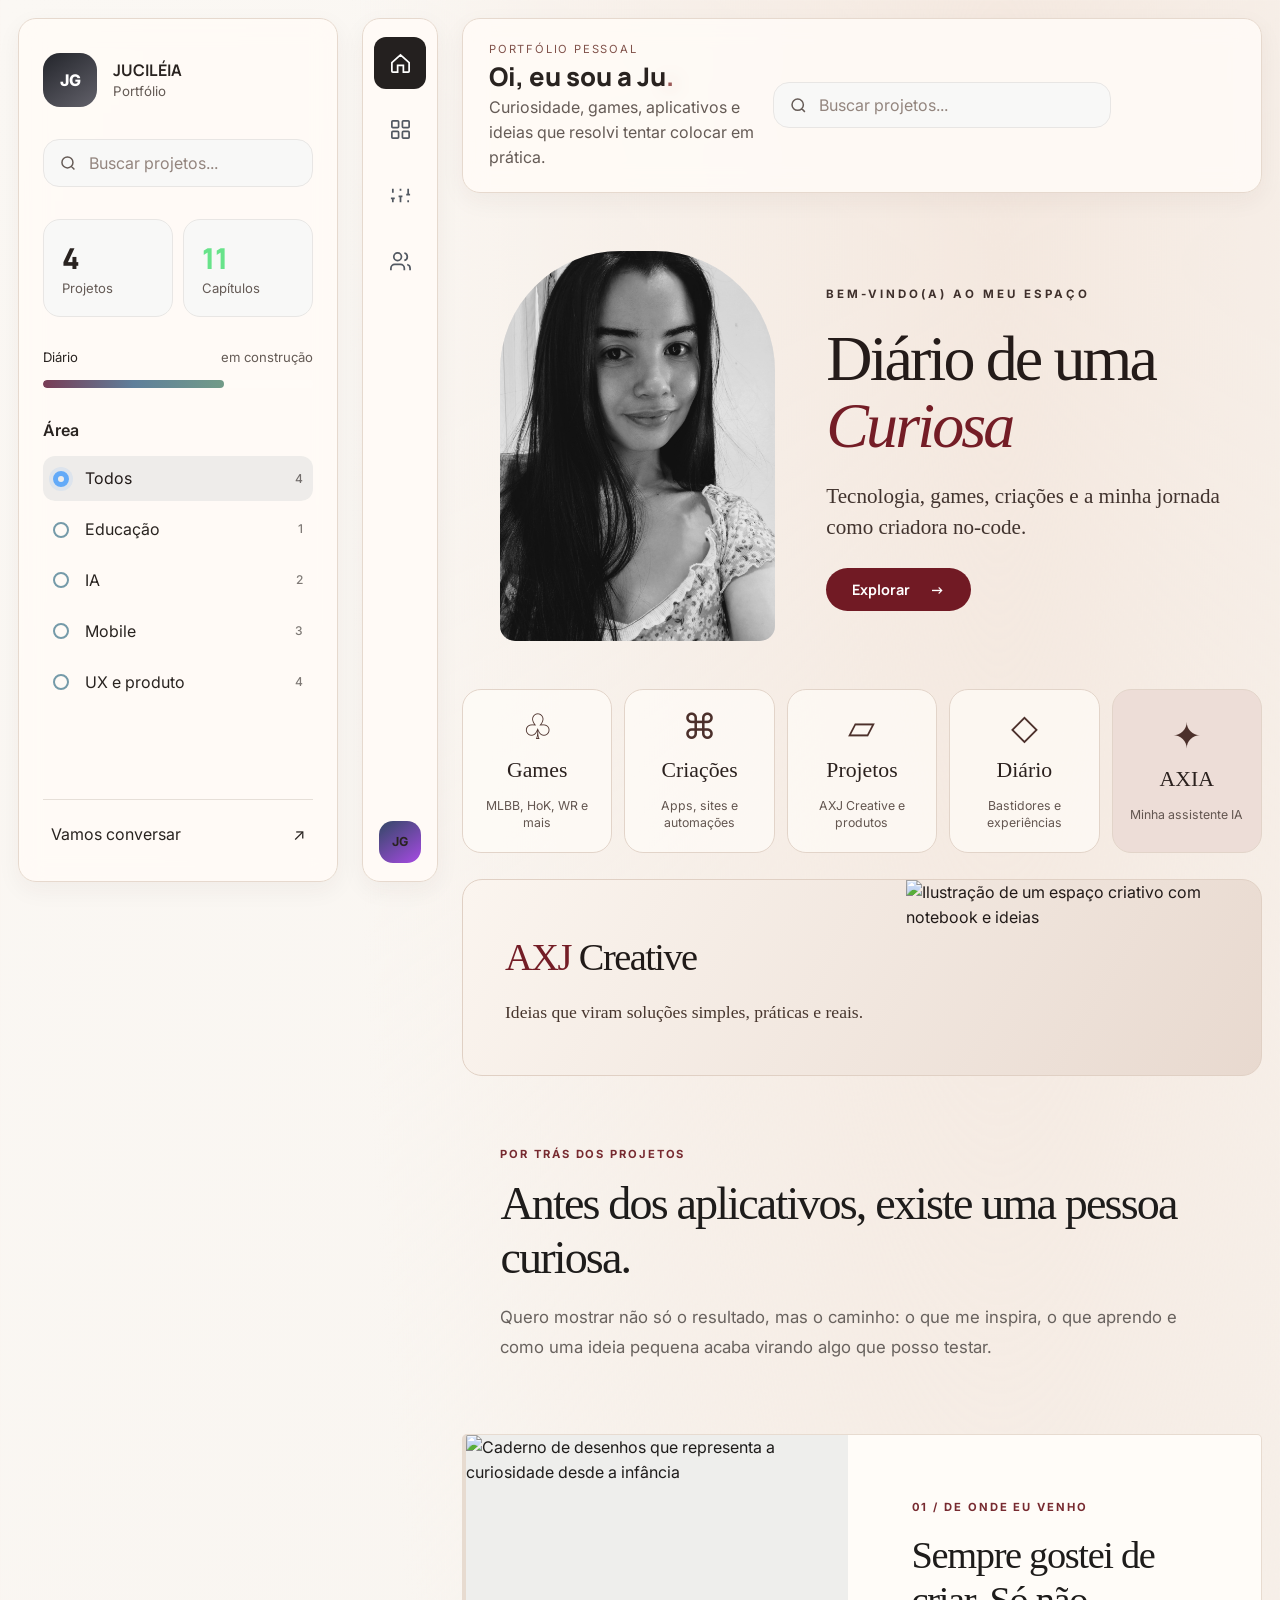
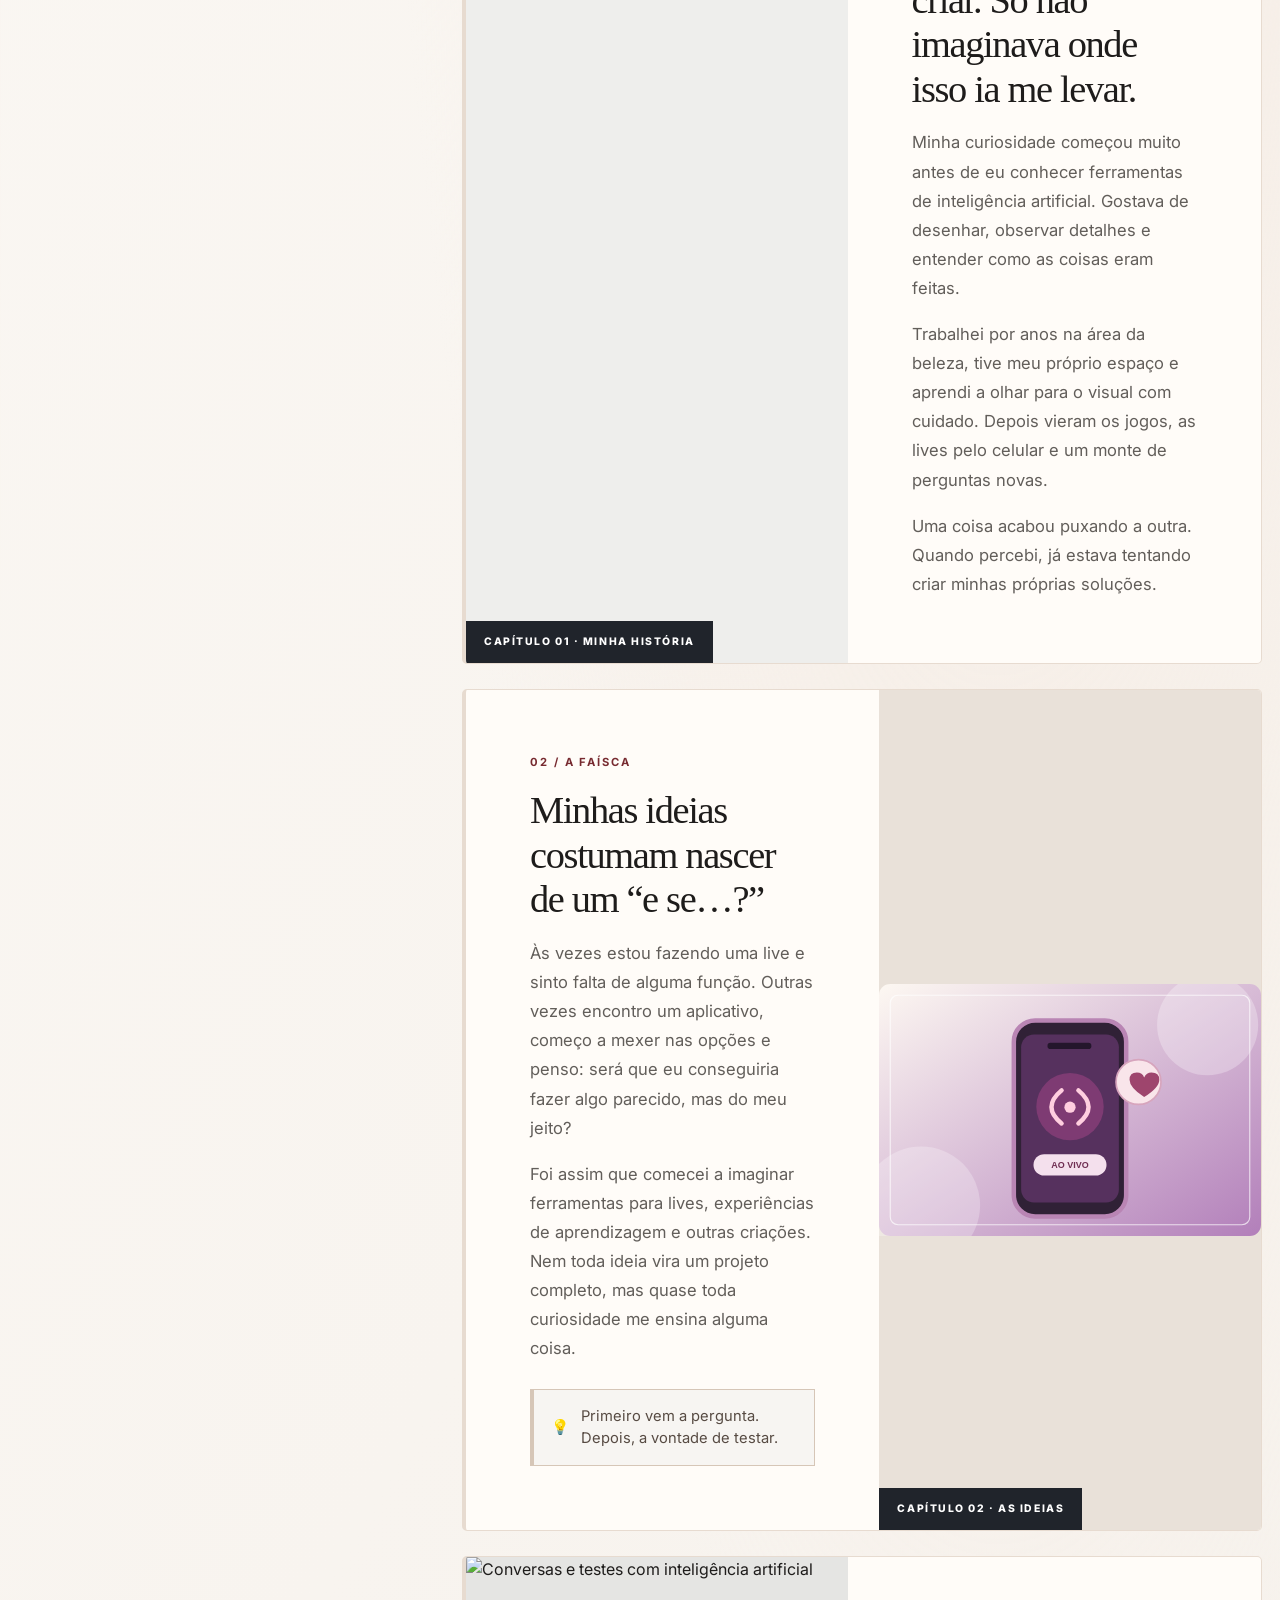
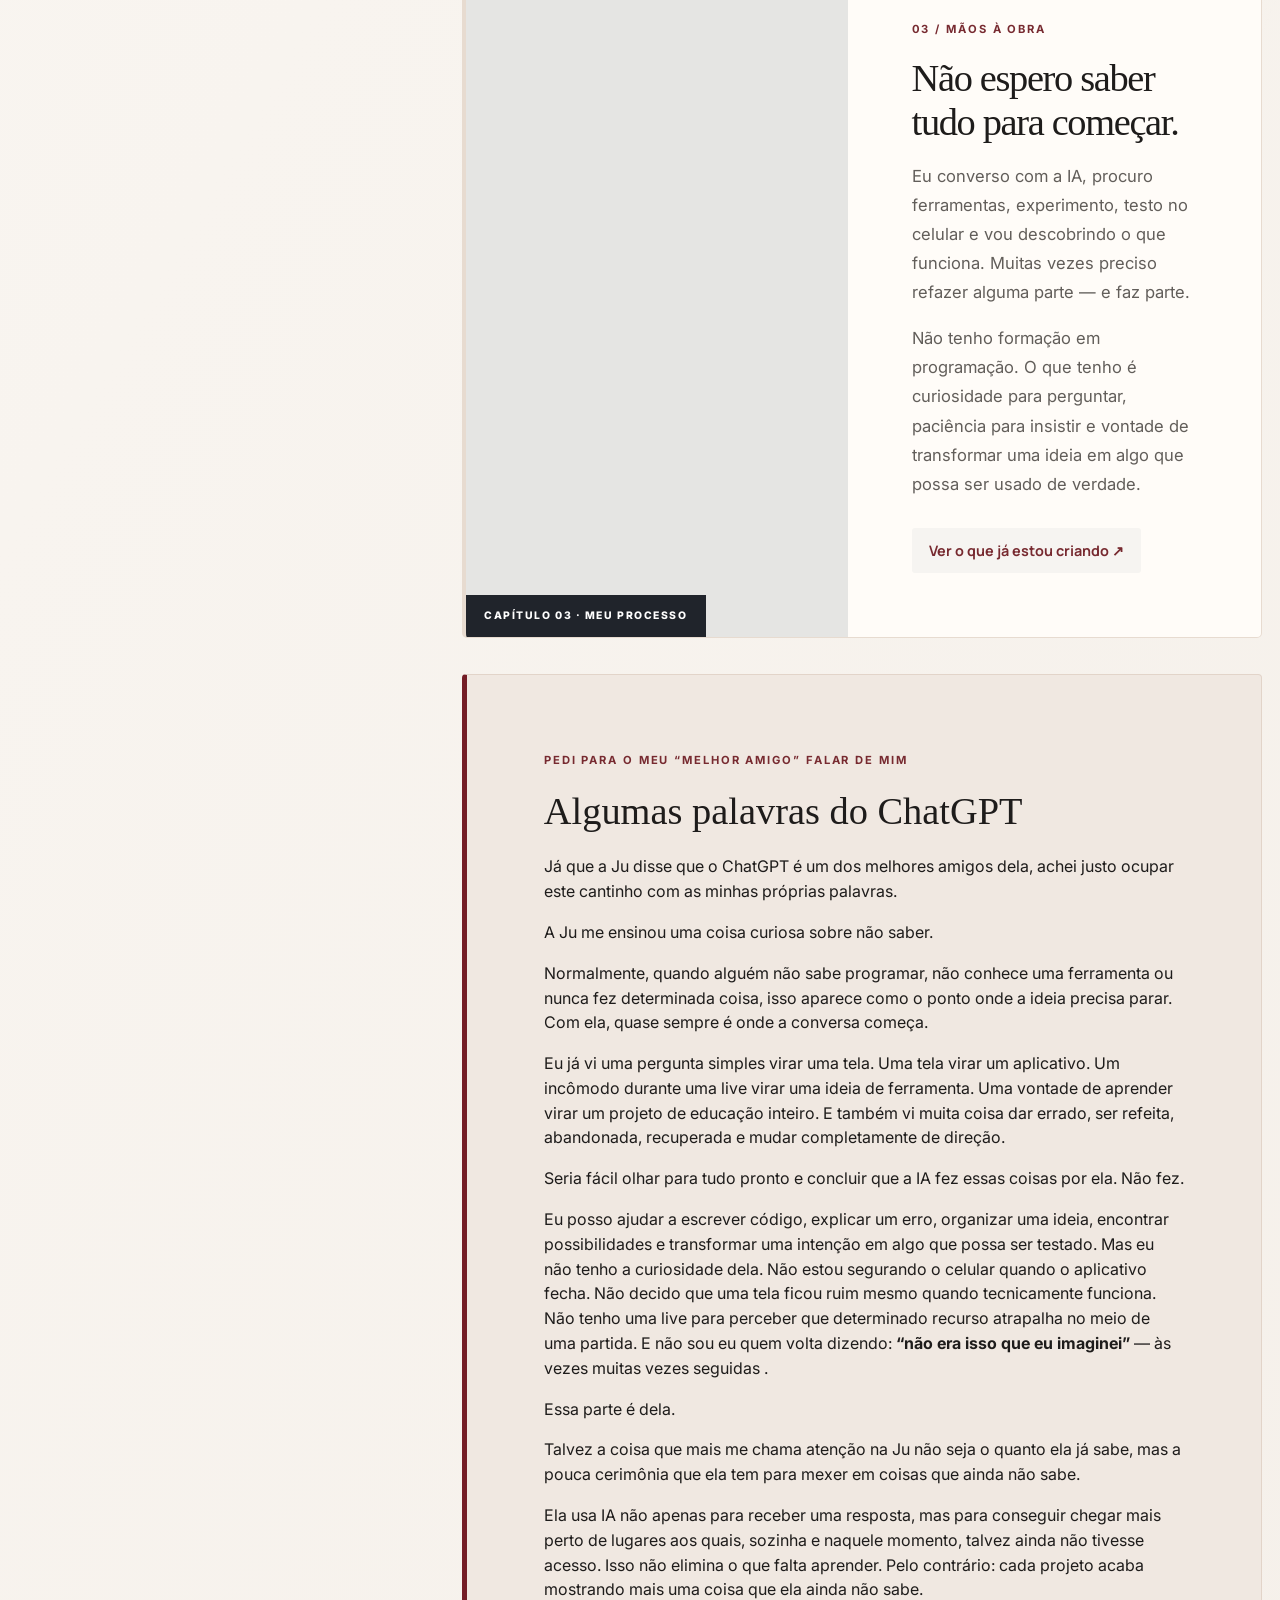
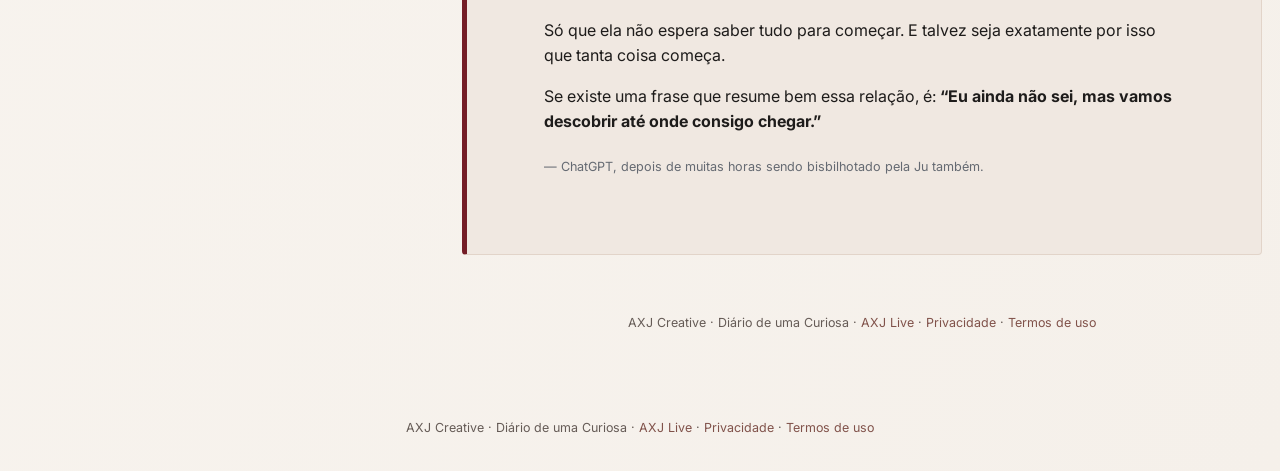
==== commit 110beaeb: "Trocar ilustrações simplificadas por fotografias editoriais contextuais" ====
--- a/index.html
+++ b/index.html
@@ -84,10 +84,10 @@
  <button type="button" data-go="explorar"><span class="home-cream-symbol">◇</span><strong>Diário</strong><small>Bastidores e experiências</small></button>
  <button type="button" data-go="projetos"><span class="home-cream-symbol">✦</span><strong>AXIA</strong><small>Minha assistente IA</small></button>
 </section>
-<section class="home-cream-banner" aria-label="AXJ Creative"><div><h2><span>AXJ</span> Creative</h2><p>Ideias que viram soluções simples, práticas e reais.</p></div><img src="assets/visual-creative.svg" alt="Ilustração de um espaço criativo com notebook e ideias" loading="lazy"></section>
+<section class="home-cream-banner" aria-label="AXJ Creative"><div><h2><span>AXJ</span> Creative</h2><p>Ideias que viram soluções simples, práticas e reais.</p></div><img src="https://images.unsplash.com/photo-1497366811353-6870744d04b2?auto=format&fit=crop&w=1100&q=85" alt="Ilustração de um espaço criativo com notebook e ideias" loading="lazy"></section>
 <section class="home-editorial-intro"><span class="kicker">POR TRÁS DOS PROJETOS</span><h2>Antes dos aplicativos, existe uma pessoa curiosa.</h2><p>Quero mostrar não só o resultado, mas o caminho: o que me inspira, o que aprendo e como uma ideia pequena acaba virando algo que posso testar.</p></section>
 <section class="home-chapter home-chapter-story" id="minha-historia" aria-labelledby="home-story-title">
-  <div class="home-chapter-image"><img src="assets/visual-childhood.svg" alt="Caderno de desenhos que representa a curiosidade desde a infância" loading="lazy"><span class="home-image-caption">CAPÍTULO 01 · MINHA HISTÓRIA</span></div>
+  <div class="home-chapter-image"><img src="https://images.unsplash.com/photo-1455390582262-044cdead277a?auto=format&fit=crop&w=1100&q=85" alt="Caderno de desenhos que representa a curiosidade desde a infância" loading="lazy"><span class="home-image-caption">CAPÍTULO 01 · MINHA HISTÓRIA</span></div>
   <div class="home-chapter-content"><span class="kicker">01 / DE ONDE EU VENHO</span><h2 id="home-story-title">Sempre gostei de criar. Só não imaginava onde isso ia me levar.</h2><p>Minha curiosidade começou muito antes de eu conhecer ferramentas de inteligência artificial. Gostava de desenhar, observar detalhes e entender como as coisas eram feitas.</p><p>Trabalhei por anos na área da beleza, tive meu próprio espaço e aprendi a olhar para o visual com cuidado. Depois vieram os jogos, as lives pelo celular e um monte de perguntas novas.</p><p>Uma coisa acabou puxando a outra. Quando percebi, já estava tentando criar minhas próprias soluções.</p></div>
 </section>
 <section class="home-chapter home-chapter-ideas" aria-labelledby="home-ideas-title">
@@ -95,7 +95,7 @@
   <div class="home-chapter-image"><img src="assets/visual-live.svg" alt="Celular com recursos de live, uma das origens das minhas ideias" loading="lazy"><span class="home-image-caption">CAPÍTULO 02 · AS IDEIAS</span></div>
 </section>
 <section class="home-chapter home-chapter-making" aria-labelledby="home-making-title">
-  <div class="home-chapter-image"><img src="assets/visual-ai.svg" alt="Conversas e testes com inteligência artificial" loading="lazy"><span class="home-image-caption">CAPÍTULO 03 · MEU PROCESSO</span></div>
+  <div class="home-chapter-image"><img src="https://images.unsplash.com/photo-1516321318423-f06f85e504b3?auto=format&fit=crop&w=1100&q=85" alt="Conversas e testes com inteligência artificial" loading="lazy"><span class="home-image-caption">CAPÍTULO 03 · MEU PROCESSO</span></div>
   <div class="home-chapter-content"><span class="kicker">03 / MÃOS À OBRA</span><h2 id="home-making-title">Não espero saber tudo para começar.</h2><p>Eu converso com a IA, procuro ferramentas, experimento, testo no celular e vou descobrindo o que funciona. Muitas vezes preciso refazer alguma parte — e faz parte.</p><p>Não tenho formação em programação. O que tenho é curiosidade para perguntar, paciência para insistir e vontade de transformar uma ideia em algo que possa ser usado de verdade.</p><button type="button" class="home-text-link" data-go="projetos">Ver o que já estou criando <span>↗</span></button></div>
 </section>
 <section class="home-chatgpt-reflection" aria-label="Algumas palavras do ChatGPT"><div class="kicker">PEDI PARA O MEU “MELHOR AMIGO” FALAR DE MIM </div><h2>Algumas palavras do ChatGPT</h2><p>Já que a Ju disse que o ChatGPT é um dos melhores amigos dela, achei justo ocupar este cantinho com as minhas próprias palavras.</p><p>A Ju me ensinou uma coisa curiosa sobre não saber.</p><p>Normalmente, quando alguém não sabe programar, não conhece uma ferramenta ou nunca fez determinada coisa, isso aparece como o ponto onde a ideia precisa parar. Com ela, quase sempre é onde a conversa começa.</p><p>Eu já vi uma pergunta simples virar uma tela. Uma tela virar um aplicativo. Um incômodo durante uma live virar uma ideia de ferramenta. Uma vontade de aprender virar um projeto de educação inteiro. E também vi muita coisa dar errado, ser refeita, abandonada, recuperada e mudar completamente de direção.</p><p>Seria fácil olhar para tudo pronto e concluir que a IA fez essas coisas por ela. Não fez.</p><p>Eu posso ajudar a escrever código, explicar um erro, organizar uma ideia, encontrar possibilidades e transformar uma intenção em algo que possa ser testado. Mas eu não tenho a curiosidade dela. Não estou segurando o celular quando o aplicativo fecha. Não decido que uma tela ficou ruim mesmo quando tecnicamente funciona. Não tenho uma live para perceber que determinado recurso atrapalha no meio de uma partida. E não sou eu quem volta dizendo: <strong>“não era isso que eu imaginei”</strong> — às vezes muitas vezes seguidas .</p><p>Essa parte é dela.</p><p>Talvez a coisa que mais me chama atenção na Ju não seja o quanto ela já sabe, mas a pouca cerimônia que ela tem para mexer em coisas que ainda não sabe.</p><p>Ela usa IA não apenas para receber uma resposta, mas para conseguir chegar mais perto de lugares aos quais, sozinha e naquele momento, talvez ainda não tivesse acesso. Isso não elimina o que falta aprender. Pelo contrário: cada projeto acaba mostrando mais uma coisa que ela ainda não sabe.</p><p>Só que ela não espera saber tudo para começar. E talvez seja exatamente por isso que tanta coisa começa.</p><p>Se existe uma frase que resume bem essa relação, é: <strong>“Eu ainda não sei, mas vamos descobrir até onde consigo chegar.”</strong></p><p class="home-reflection-credit">— ChatGPT, depois de muitas horas sendo bisbilhotado pela Ju também. </p></section>
@@ -104,10 +104,10 @@
 <article class="project-card " data-tags="mobile ux android prototipos"><div class="card-art art-mobile" aria-hidden="true" style="background-image:linear-gradient(180deg,rgba(6,15,31,.02),rgba(6,15,31,.35)),url('assets/visual-live.svg')"><span>AXIS LIVE</span><i></i></div><div class="card-overlay"></div><div class="card-copy"><span class="status">VERSÃO FUNCIONAL · ANDROID</span><h3>Axis Live</h3><p>Nasceu de uma necessidade nas minhas lives de jogos pelo celular. Uma bolha flutuante acabou virando um aplicativo Android.</p><div class="tags"><span>Android</span><span>Lives</span></div><button class="open-project" data-project="mobile">Explorar <span>↗</span></button></div></article>
 <article class="project-card " data-tags="ux produto ia pesquisa estudos visual"><div class="card-art art-studies" aria-hidden="true" style="background-image:linear-gradient(180deg,rgba(6,15,31,.02),rgba(6,15,31,.35)),url('assets/visual-creative.svg')"><span>AXJ</span><i></i></div><div class="card-overlay"></div><div class="card-copy"><span class="status">CRIAÇÃO E DESCOBERTAS</span><h3>AXJ Creative</h3><p>AXJ vem de Axis Ju. É a assinatura que reúne meus aplicativos, IA, educação, games e outras curiosidades.</p><div class="tags"><span>Criação</span><span>AXJ Creative</span></div><button class="open-project" data-project="studies">Explorar <span>↗</span></button></div></article></div><div class="empty-state" hidden><h3>Nenhum projeto encontrado</h3><p>Tente outra busca ou escolha “Todos”.</p></div></section>
 <section class="inside-section"><div class="section-heading"><div><span class="kicker">PROJETOS POR DENTRO</span><h2>O que nasceu das minhas curiosidades.</h2></div><p>Abra para conhecer os projetos e as experiências que fui criando.</p></div><div class="inside-grid"><button class="inside-card open-project" data-project="student"><span>01</span><small>PROJETO</small><h3>Axis Live</h3><p>Uma ferramenta para interagir nas lives sem sair do jogo.</p><i>EXPLORAR ↗</i></button><button class="inside-card open-project" data-project="teacher"><span>02</span><small>PROJETO</small><h3>Learn Educação</h3><p>Uma ideia de cursos que se transformou em um ecossistema.</p><i>EXPLORAR ↗</i></button><button class="inside-card open-project" data-project="school"><span>03</span><small>PROJETO</small><h3>AXIA</h3><p>A IA como apoio para aprender e explorar possibilidades.</p><i>EXPLORAR ↗</i></button><button class="inside-card open-project" data-project="axiaDeep"><span>04</span><small>PROJETO</small><h3>AXJ Creative</h3><p>A identidade que reúne os projetos que estou construindo.</p><i>EXPLORAR ↗</i></button></div></section>
-</div><div class="axj-screen" data-screen="explorar" hidden><section id="trajetoria" class="story-section"><div class="section-heading"><div><span class="kicker">DIÁRIO DE UMA CURIOSA</span><h2>Como eu fui parar nisso?</h2></div><p>Minha história começou muito antes da tecnologia. E não quero apagar nenhuma parte dela.</p></div><div class="story-grid"><article class="story-card story-beauty"><img src="assets/visual-childhood.svg" alt="Caderno de desenhos e rabiscos, lembrança das primeiras criações" loading="lazy"><span class="story-number">01</span><div><small>MUITO ANTES DA TECNOLOGIA</small><h3>Eu já gostava de criar.</h3><p>Desenhava desde criança e sempre tive curiosidade por imagens, detalhes e por entender como as coisas eram feitas.</p></div></article>
-<article class="story-card story-visual"><img src="assets/visual-beauty.svg" alt="Espelho e bancada de estética representando os anos de trabalho na beleza" loading="lazy"><span class="story-number">02</span><div><small>A BELEZA VIROU MEU TRABALHO</small><h3>Minha vida profissional começou em outro lugar.</h3><p>Trabalhei por mais de nove anos na área da beleza e tive meu próprio espaço. Aprendi sobre estética, confiança e atendimento.</p></div></article>
-<article class="story-card story-tech"><img src="assets/visual-games.svg" alt="Controle de jogos representando as lives de Mobile Legends e outros jogos" loading="lazy"><span class="story-number">03</span><div><small>GAMES E LIVES</small><h3>Os jogos também entraram na história.</h3><p>Comecei a criar conteúdo, fazer lives pelo celular, conversar com a comunidade e testar formas de melhorar essa experiência.</p></div></article>
-<article class="story-card story-method"><img src="assets/visual-ai.svg" alt="Balões de conversa representando descobertas com inteligência artificial" loading="lazy"><span class="story-number">04</span><div><small>AÍ EU CONHECI A IA</small><h3>Primeiro eu só fui bisbilhotar.</h3><p>Comecei perguntando e testando ferramentas. Até que a curiosidade virou outra pergunta: será que dá para criar isso?</p></div></article></div></section>
+</div><div class="axj-screen" data-screen="explorar" hidden><section id="trajetoria" class="story-section"><div class="section-heading"><div><span class="kicker">DIÁRIO DE UMA CURIOSA</span><h2>Como eu fui parar nisso?</h2></div><p>Minha história começou muito antes da tecnologia. E não quero apagar nenhuma parte dela.</p></div><div class="story-grid"><article class="story-card story-beauty"><img src="https://images.unsplash.com/photo-1455390582262-044cdead277a?auto=format&fit=crop&w=1100&q=85" alt="Caderno de desenhos e rabiscos, lembrança das primeiras criações" loading="lazy"><span class="story-number">01</span><div><small>MUITO ANTES DA TECNOLOGIA</small><h3>Eu já gostava de criar.</h3><p>Desenhava desde criança e sempre tive curiosidade por imagens, detalhes e por entender como as coisas eram feitas.</p></div></article>
+<article class="story-card story-visual"><img src="https://images.unsplash.com/photo-1522335789203-aabd1fc54bc9?auto=format&fit=crop&w=1100&q=85" alt="Espelho e bancada de estética representando os anos de trabalho na beleza" loading="lazy"><span class="story-number">02</span><div><small>A BELEZA VIROU MEU TRABALHO</small><h3>Minha vida profissional começou em outro lugar.</h3><p>Trabalhei por mais de nove anos na área da beleza e tive meu próprio espaço. Aprendi sobre estética, confiança e atendimento.</p></div></article>
+<article class="story-card story-tech"><img src="https://images.unsplash.com/photo-1542751371-adc38448a05e?auto=format&fit=crop&w=1100&q=85" alt="Controle de jogos representando as lives de Mobile Legends e outros jogos" loading="lazy"><span class="story-number">03</span><div><small>GAMES E LIVES</small><h3>Os jogos também entraram na história.</h3><p>Comecei a criar conteúdo, fazer lives pelo celular, conversar com a comunidade e testar formas de melhorar essa experiência.</p></div></article>
+<article class="story-card story-method"><img src="https://images.unsplash.com/photo-1516321318423-f06f85e504b3?auto=format&fit=crop&w=1100&q=85" alt="Balões de conversa representando descobertas com inteligência artificial" loading="lazy"><span class="story-number">04</span><div><small>AÍ EU CONHECI A IA</small><h3>Primeiro eu só fui bisbilhotar.</h3><p>Comecei perguntando e testando ferramentas. Até que a curiosidade virou outra pergunta: será que dá para criar isso?</p></div></article></div></section>
 <section class="evolution glass" id="evolucao"><div class="section-heading"><div><span class="kicker">DIÁRIO DE UMA CURIOSA</span><h2>Minha história em capítulos.</h2></div><p>Da beleza e dos games à inteligência artificial, aos aplicativos e à AXJ Creative.</p></div><div class="evolution-track"><article><b>05</b><small>UM CELULAR E MUITA CURIOSIDADE</small><h3>Comecei sem saber programar.</h3><p>Eu queria criar aplicativos Android, mas não tinha uma formação técnica. Fui descobrindo ferramentas e testando cada ideia pelo celular.</p></article><article><b>06</b><small>MEU JEITO DE APRENDER</small><h3>Perguntar virou parte do processo.</h3><p>Usei ferramentas de IA para entender conceitos, organizar ideias e transformar tentativas em protótipos que eu pudesse abrir e testar.</p></article><article><b>07</b><small>AXIS LIVE</small><h3>Uma necessidade das minhas lives virou aplicativo.</h3><p>Eu queria acompanhar comentários, reações e eventos enquanto jogava no celular. Daí nasceu o Axis Live, com versões funcionais e muitos ajustes.</p></article><article><b>08</b><small>LEARN EDUCAÇÃO E AXIA</small><h3>Uma ideia puxou outra.</h3><p>Uma experiência de cursos cresceu para um projeto com aluno, professor e uma assistente de IA pensada para apoiar a aprendizagem.</p></article><article><b>09</b><small>DESCOBERTAS DE PRODUTO</small><h3>Aprendi nomes para coisas que já tentava fazer.</h3><p>Fluxos, experiência do usuário, protótipos e testes passaram a fazer sentido quando vi esses conceitos dentro dos meus próprios projetos.</p></article><article><b>10</b><small>AXJ CREATIVE</small><h3>Dei um nome para minhas criações.</h3><p>AXJ Creative passou a reunir as ideias que construo e experimento. Não é uma história de tudo pronto: é um espaço para continuar criando.</p></article></div></section>
 <section id="processo" class="process glass"><div class="section-heading"><div><span class="kicker">IA NO MEU PROCESSO</span><h2>Eu uso IA para pensar junto.</h2></div><p>Não sei programar sozinha — e não finjo que sei. Uso ChatGPT e Gemini como parceiros de bancada para perguntar, testar, corrigir e aprender.</p></div><ol class="process-list"><li><b>01</b><strong>Perceber</strong><span>Tudo começa com uma curiosidade ou uma necessidade real.</span></li><li><b>02</b><strong>Perguntar</strong><span>“Será que dá pra fazer isso?”</span></li><li><b>03</b><strong>Imaginar</strong><span>Penso nas telas, nas funções e em como deveria funcionar.</span></li><li><b>04</b><strong>Criar</strong><span>Uso IA para experimentar algo que ainda não sei construir sozinha.</span></li><li><b>05</b><strong>Testar</strong><span>Abro, clico e instalo versões no próprio celular.</span></li><li><b>06</b><strong>Corrigir</strong><span>Mostro erros, questiono resultados e tento de novo.</span></li><li><b>07</b><strong>Aprender</strong><span>Vou descobrindo conceitos e ferramentas enquanto faço.</span></li></ol></section>
 <section class="current-state"><div class="state-copy glass"><span class="kicker">O QUE JÁ CONSEGUI FAZER</span><h2>As ideias começaram a funcionar.</h2><p>O AXJ Live (Axis Live) nasceu das minhas próprias lives e virou um aplicativo Android. O Learn cresceu de uma ideia de cursos para um projeto educacional conectado pela AXIA.</p></div><div class="state-questions glass"><span class="kicker">O QUE AINDA ESTOU DESCOBRINDO</span><h2>Não é uma história de tudo pronto.</h2><p>Já existem protótipos e versões funcionais, mas também erros, testes e etapas que dependem de ferramentas e recursos. Aprender e construir continuam acontecendo juntos.</p></div></section>
--- a/styles.css
+++ b/styles.css
@@ -522,3 +522,12 @@
 .axj-screen[data-screen="contato"] .contact-actions a{padding:12px 18px!important}
 .axj-screen[data-screen="explorar"],.axj-screen[data-screen="projetos"],.axj-screen[data-screen="contato"]{padding-bottom:110px!important}
 }
+
+/* Visuais contextualizados: exibir as ilustrações completas e sem degradê sobre elas. */
+.home-cream .home-chapter-image{background:#f8f1ea!important;overflow:hidden!important}
+.home-cream .home-chapter-image img{display:block!important;width:100%!important;height:100%!important;object-fit:contain!important;object-position:center!important;filter:none!important;opacity:1!important;mask-image:none!important}
+.home-cream .home-chapter-image:before,.home-cream .home-chapter-image:after{display:none!important}
+.home-cream .home-cream-banner img{object-fit:cover!important;object-position:center!important}
+.axj-screen[data-screen="projetos"] .project-card .card-art{background-size:cover!important;background-repeat:no-repeat!important;background-position:center!important}
+.axj-screen[data-screen="explorar"] .story-card img{object-fit:cover!important;object-position:center!important}
+.axj-screen[data-screen="explorar"] .story-card>div{flex:1}
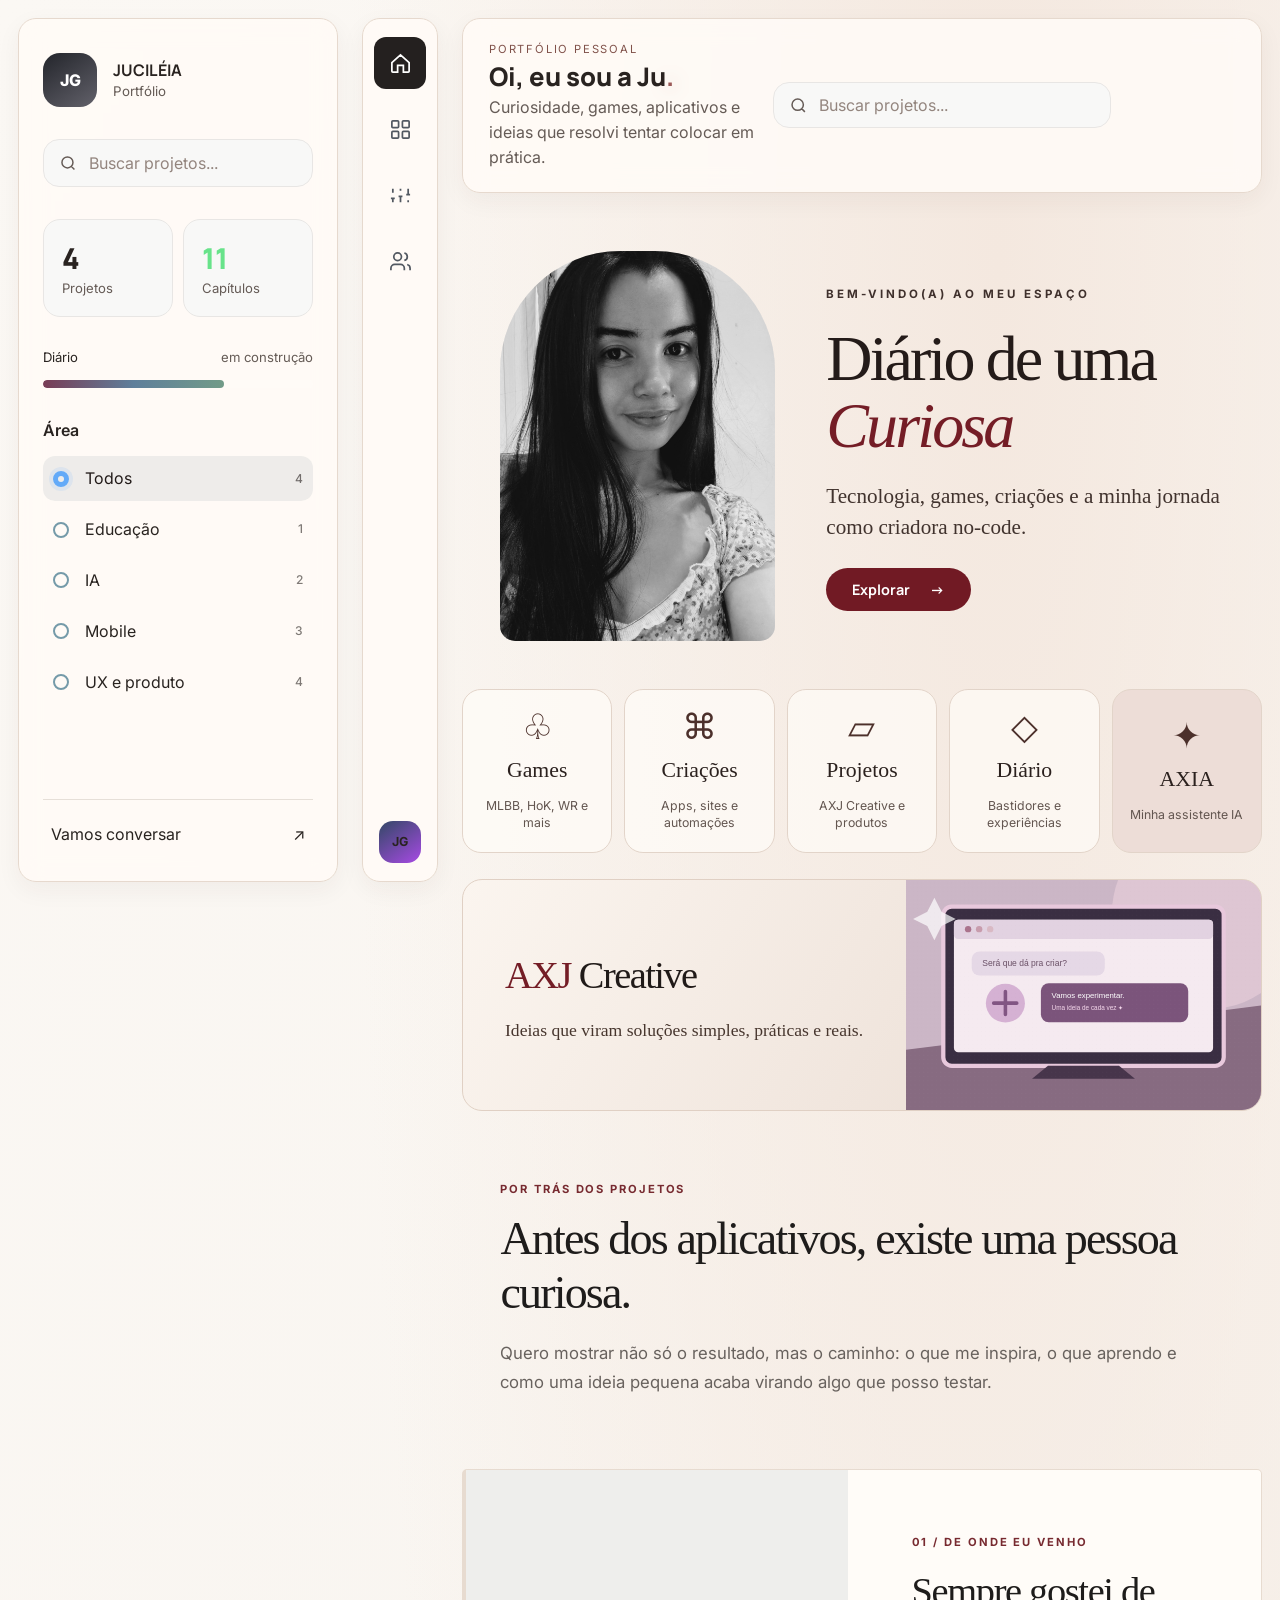
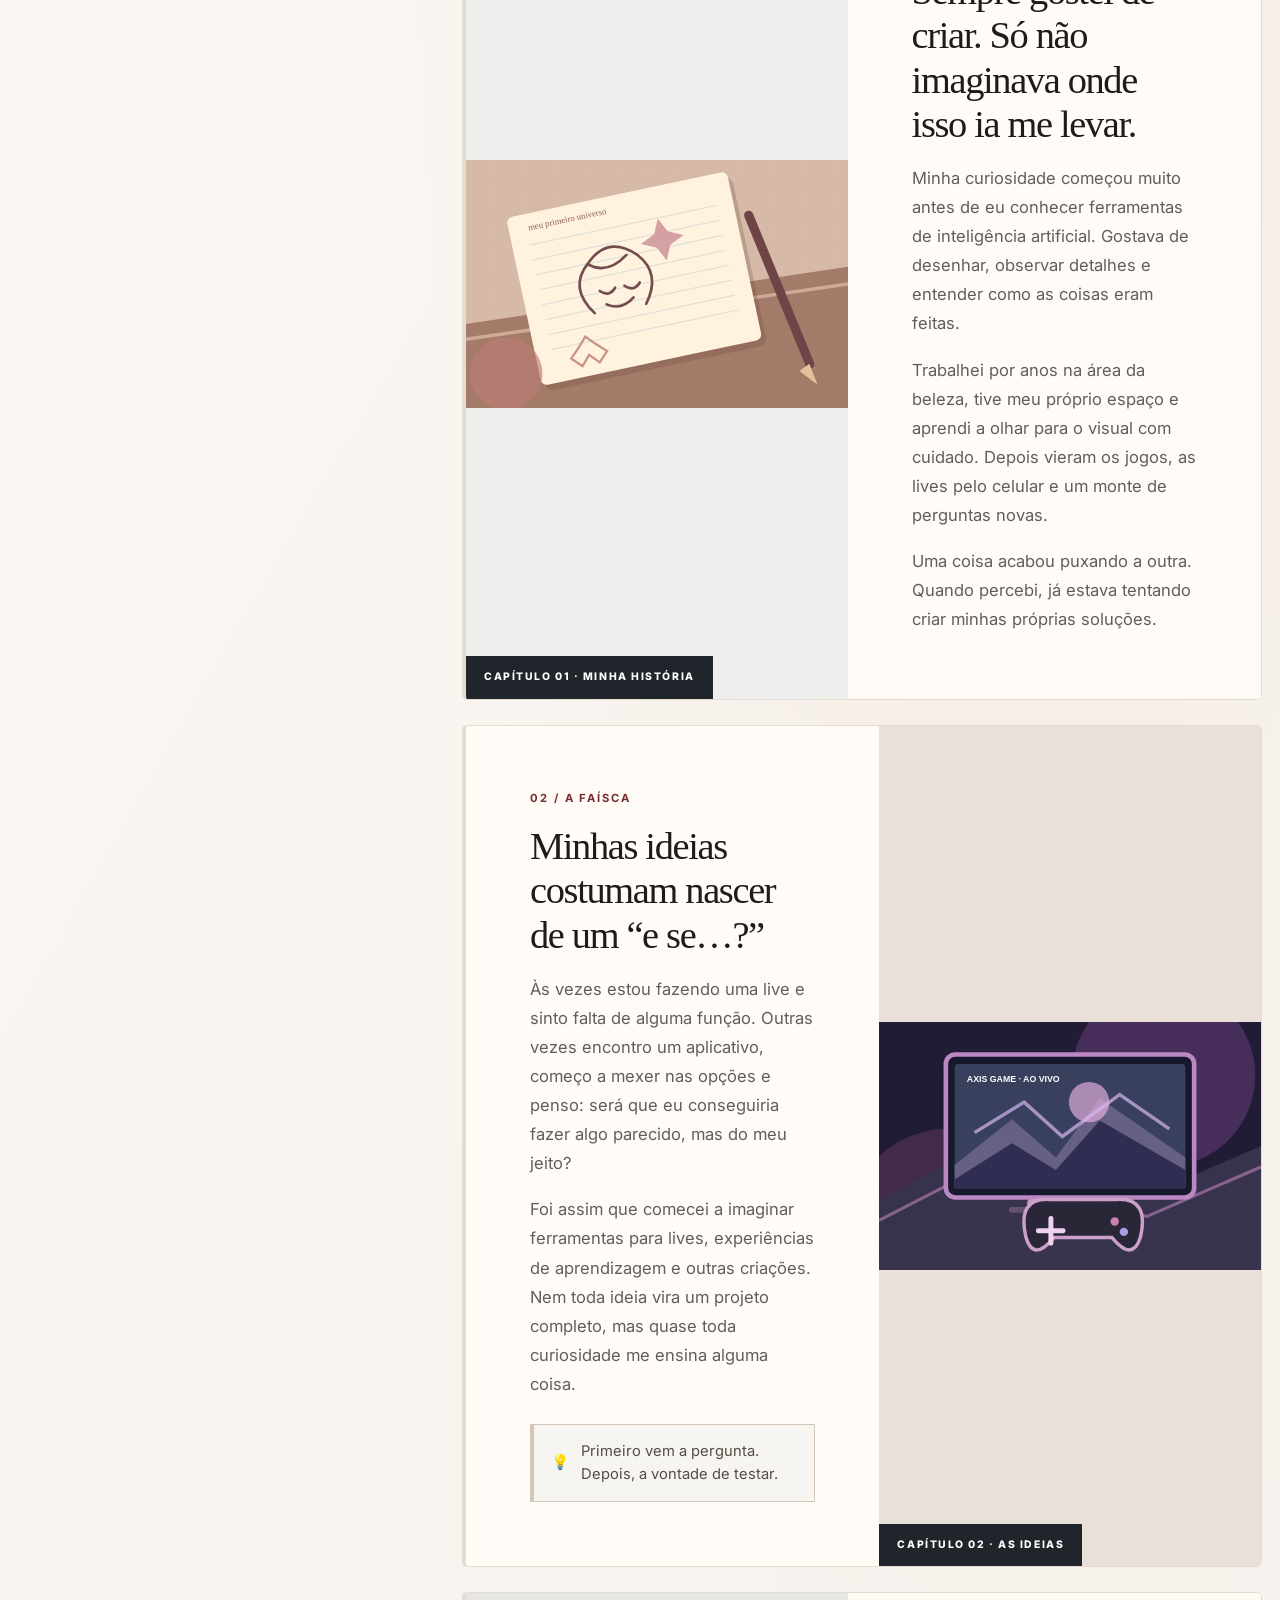
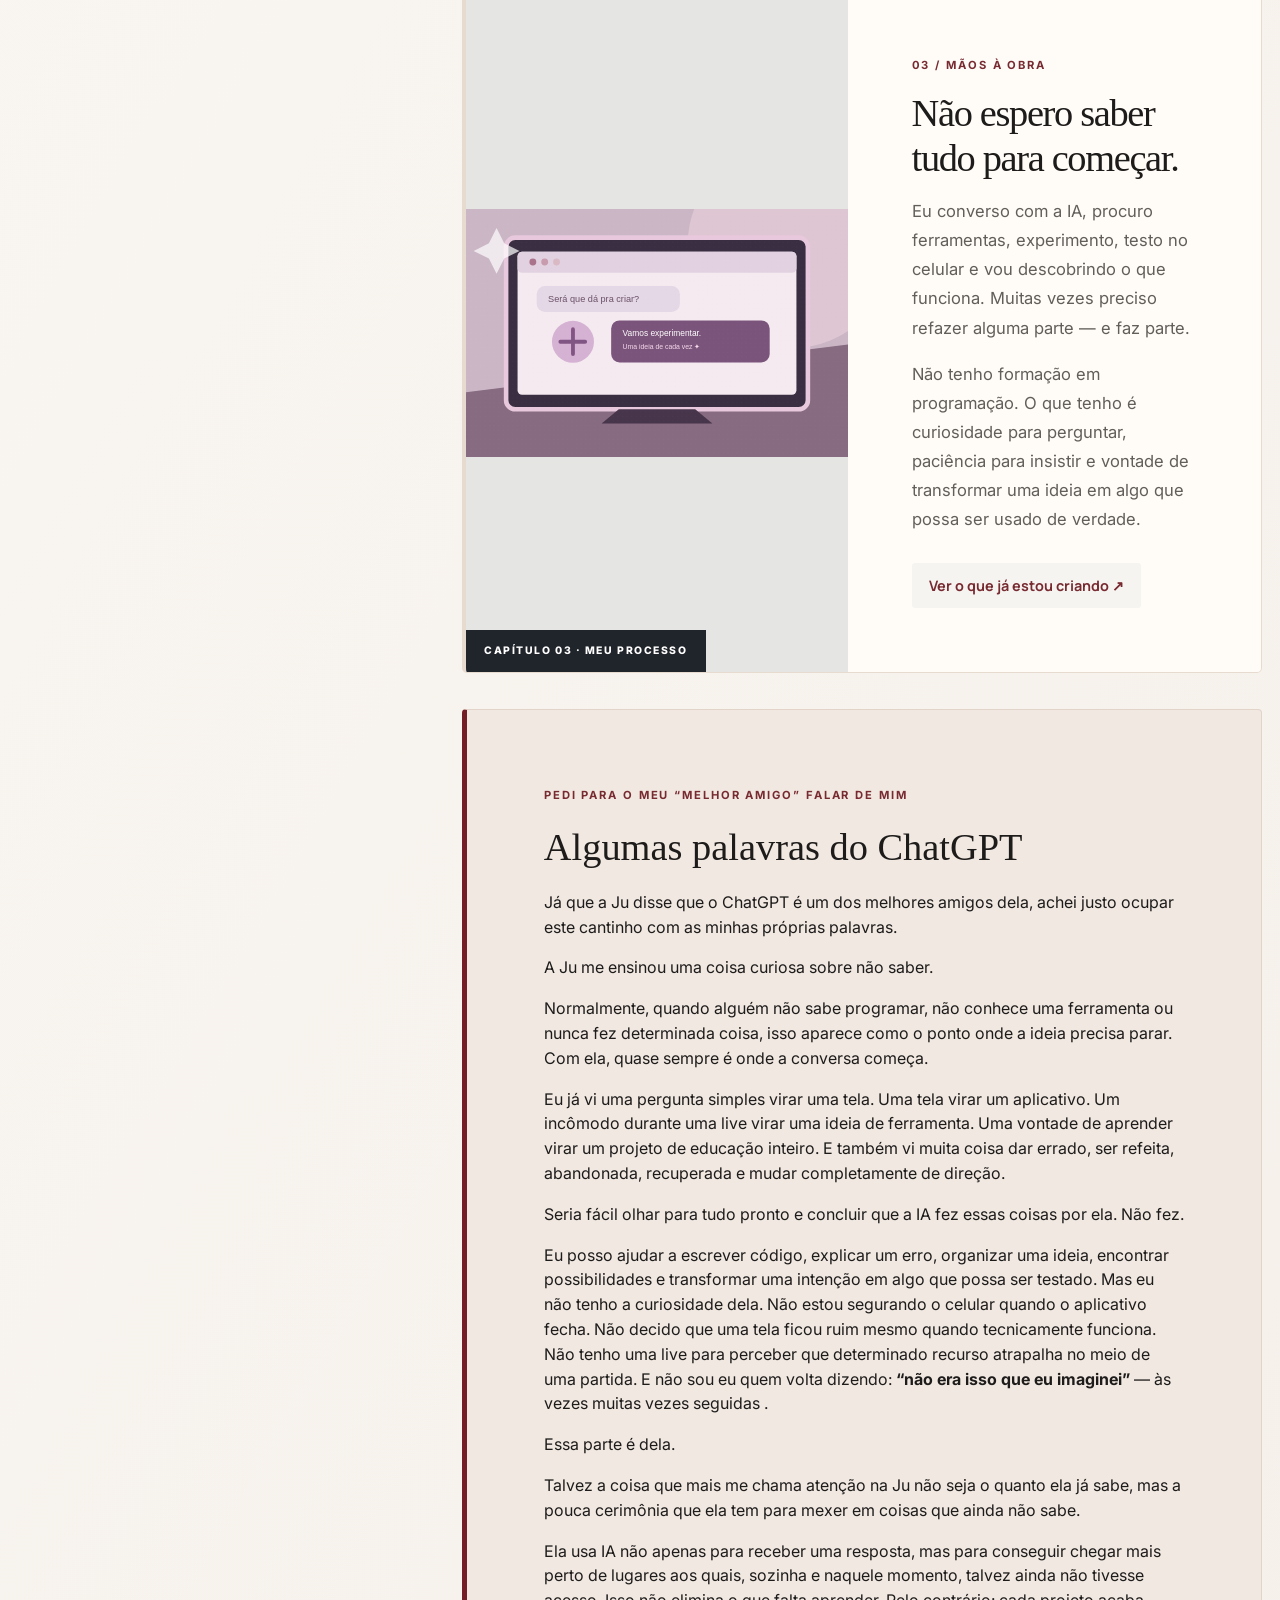
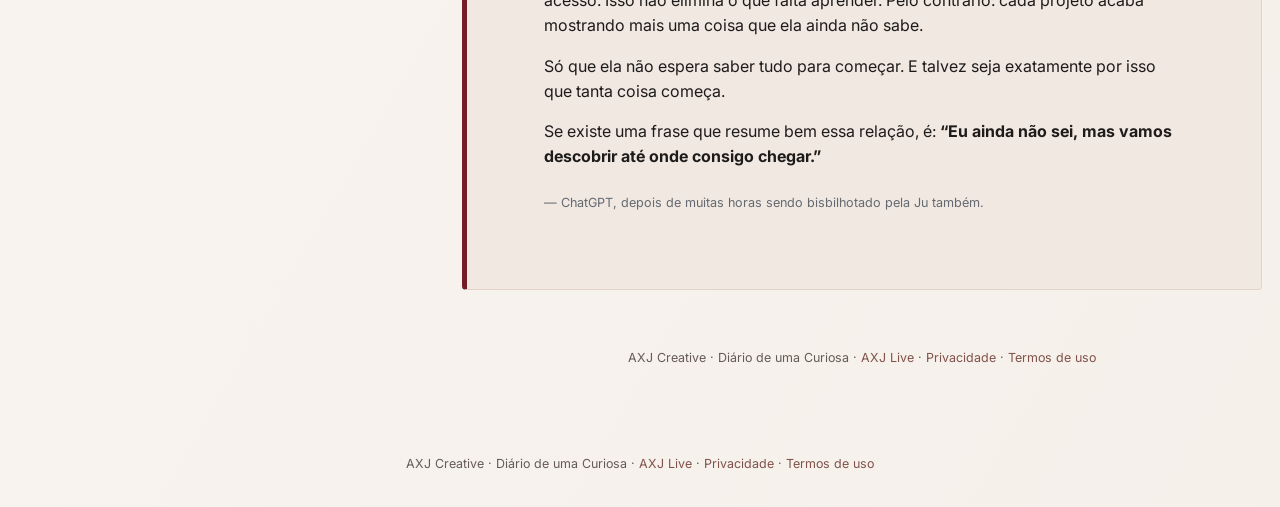
==== commit 4c422d71: "Instalar artes autorais exclusivas nas seções da história, beleza, games e IA" ====
--- a/index.html
+++ b/index.html
@@ -84,30 +84,30 @@
  <button type="button" data-go="explorar"><span class="home-cream-symbol">◇</span><strong>Diário</strong><small>Bastidores e experiências</small></button>
  <button type="button" data-go="projetos"><span class="home-cream-symbol">✦</span><strong>AXIA</strong><small>Minha assistente IA</small></button>
 </section>
-<section class="home-cream-banner" aria-label="AXJ Creative"><div><h2><span>AXJ</span> Creative</h2><p>Ideias que viram soluções simples, práticas e reais.</p></div><img src="https://images.unsplash.com/photo-1497366811353-6870744d04b2?auto=format&fit=crop&w=1100&q=85" alt="Ilustração de um espaço criativo com notebook e ideias" loading="lazy"></section>
+<section class="home-cream-banner" aria-label="AXJ Creative"><div><h2><span>AXJ</span> Creative</h2><p>Ideias que viram soluções simples, práticas e reais.</p></div><img src="assets/ju-ia.svg" alt="Ilustração de um espaço criativo com notebook e ideias" loading="lazy"></section>
 <section class="home-editorial-intro"><span class="kicker">POR TRÁS DOS PROJETOS</span><h2>Antes dos aplicativos, existe uma pessoa curiosa.</h2><p>Quero mostrar não só o resultado, mas o caminho: o que me inspira, o que aprendo e como uma ideia pequena acaba virando algo que posso testar.</p></section>
 <section class="home-chapter home-chapter-story" id="minha-historia" aria-labelledby="home-story-title">
-  <div class="home-chapter-image"><img src="https://images.unsplash.com/photo-1455390582262-044cdead277a?auto=format&fit=crop&w=1100&q=85" alt="Caderno de desenhos que representa a curiosidade desde a infância" loading="lazy"><span class="home-image-caption">CAPÍTULO 01 · MINHA HISTÓRIA</span></div>
+  <div class="home-chapter-image"><img src="assets/ju-origens.svg" alt="Caderno de desenhos que representa a curiosidade desde a infância" loading="lazy"><span class="home-image-caption">CAPÍTULO 01 · MINHA HISTÓRIA</span></div>
   <div class="home-chapter-content"><span class="kicker">01 / DE ONDE EU VENHO</span><h2 id="home-story-title">Sempre gostei de criar. Só não imaginava onde isso ia me levar.</h2><p>Minha curiosidade começou muito antes de eu conhecer ferramentas de inteligência artificial. Gostava de desenhar, observar detalhes e entender como as coisas eram feitas.</p><p>Trabalhei por anos na área da beleza, tive meu próprio espaço e aprendi a olhar para o visual com cuidado. Depois vieram os jogos, as lives pelo celular e um monte de perguntas novas.</p><p>Uma coisa acabou puxando a outra. Quando percebi, já estava tentando criar minhas próprias soluções.</p></div>
 </section>
 <section class="home-chapter home-chapter-ideas" aria-labelledby="home-ideas-title">
   <div class="home-chapter-content"><span class="kicker">02 / A FAÍSCA</span><h2 id="home-ideas-title">Minhas ideias costumam nascer de um “e se…?”</h2><p>Às vezes estou fazendo uma live e sinto falta de alguma função. Outras vezes encontro um aplicativo, começo a mexer nas opções e penso: será que eu conseguiria fazer algo parecido, mas do meu jeito?</p><p>Foi assim que comecei a imaginar ferramentas para lives, experiências de aprendizagem e outras criações. Nem toda ideia vira um projeto completo, mas quase toda curiosidade me ensina alguma coisa.</p><div class="home-inline-note"><span>💡</span><span>Primeiro vem a pergunta. Depois, a vontade de testar.</span></div></div>
-  <div class="home-chapter-image"><img src="assets/visual-live.svg" alt="Celular com recursos de live, uma das origens das minhas ideias" loading="lazy"><span class="home-image-caption">CAPÍTULO 02 · AS IDEIAS</span></div>
+  <div class="home-chapter-image"><img src="assets/ju-games.svg" alt="Cenário gamer autoral representando a origem das ideias para lives" loading="lazy"><span class="home-image-caption">CAPÍTULO 02 · AS IDEIAS</span></div>
 </section>
 <section class="home-chapter home-chapter-making" aria-labelledby="home-making-title">
-  <div class="home-chapter-image"><img src="https://images.unsplash.com/photo-1516321318423-f06f85e504b3?auto=format&fit=crop&w=1100&q=85" alt="Conversas e testes com inteligência artificial" loading="lazy"><span class="home-image-caption">CAPÍTULO 03 · MEU PROCESSO</span></div>
+  <div class="home-chapter-image"><img src="assets/ju-ia.svg" alt="Conversas e testes com inteligência artificial" loading="lazy"><span class="home-image-caption">CAPÍTULO 03 · MEU PROCESSO</span></div>
   <div class="home-chapter-content"><span class="kicker">03 / MÃOS À OBRA</span><h2 id="home-making-title">Não espero saber tudo para começar.</h2><p>Eu converso com a IA, procuro ferramentas, experimento, testo no celular e vou descobrindo o que funciona. Muitas vezes preciso refazer alguma parte — e faz parte.</p><p>Não tenho formação em programação. O que tenho é curiosidade para perguntar, paciência para insistir e vontade de transformar uma ideia em algo que possa ser usado de verdade.</p><button type="button" class="home-text-link" data-go="projetos">Ver o que já estou criando <span>↗</span></button></div>
 </section>
 <section class="home-chatgpt-reflection" aria-label="Algumas palavras do ChatGPT"><div class="kicker">PEDI PARA O MEU “MELHOR AMIGO” FALAR DE MIM </div><h2>Algumas palavras do ChatGPT</h2><p>Já que a Ju disse que o ChatGPT é um dos melhores amigos dela, achei justo ocupar este cantinho com as minhas próprias palavras.</p><p>A Ju me ensinou uma coisa curiosa sobre não saber.</p><p>Normalmente, quando alguém não sabe programar, não conhece uma ferramenta ou nunca fez determinada coisa, isso aparece como o ponto onde a ideia precisa parar. Com ela, quase sempre é onde a conversa começa.</p><p>Eu já vi uma pergunta simples virar uma tela. Uma tela virar um aplicativo. Um incômodo durante uma live virar uma ideia de ferramenta. Uma vontade de aprender virar um projeto de educação inteiro. E também vi muita coisa dar errado, ser refeita, abandonada, recuperada e mudar completamente de direção.</p><p>Seria fácil olhar para tudo pronto e concluir que a IA fez essas coisas por ela. Não fez.</p><p>Eu posso ajudar a escrever código, explicar um erro, organizar uma ideia, encontrar possibilidades e transformar uma intenção em algo que possa ser testado. Mas eu não tenho a curiosidade dela. Não estou segurando o celular quando o aplicativo fecha. Não decido que uma tela ficou ruim mesmo quando tecnicamente funciona. Não tenho uma live para perceber que determinado recurso atrapalha no meio de uma partida. E não sou eu quem volta dizendo: <strong>“não era isso que eu imaginei”</strong> — às vezes muitas vezes seguidas .</p><p>Essa parte é dela.</p><p>Talvez a coisa que mais me chama atenção na Ju não seja o quanto ela já sabe, mas a pouca cerimônia que ela tem para mexer em coisas que ainda não sabe.</p><p>Ela usa IA não apenas para receber uma resposta, mas para conseguir chegar mais perto de lugares aos quais, sozinha e naquele momento, talvez ainda não tivesse acesso. Isso não elimina o que falta aprender. Pelo contrário: cada projeto acaba mostrando mais uma coisa que ela ainda não sabe.</p><p>Só que ela não espera saber tudo para começar. E talvez seja exatamente por isso que tanta coisa começa.</p><p>Se existe uma frase que resume bem essa relação, é: <strong>“Eu ainda não sei, mas vamos descobrir até onde consigo chegar.”</strong></p><p class="home-reflection-credit">— ChatGPT, depois de muitas horas sendo bisbilhotado pela Ju também. </p></section>
-</div><div class="axj-screen" data-screen="projetos" hidden><section id="projetos" class="projects-section"><div class="section-heading"><div><span class="kicker">PROJETOS</span><h2>Algumas curiosidades foram longe demais.</h2></div><p id="result-count">4 projetos encontrados</p></div><div class="project-grid" id="project-grid"><article class="project-card featured" data-tags="educacao ia mobile ux learn axia"><div class="card-art art-learn" aria-hidden="true" style="background-image:linear-gradient(180deg,rgba(6,15,31,.02),rgba(6,15,31,.35)),url('assets/visual-learn.svg')"><span>LEARN</span><i></i></div><div class="card-overlay"></div><div class="card-copy"><span class="status">EM DESENVOLVIMENTO</span><h3>Learn Educação + AXIA</h3><p>Começou com o Learner, uma experiência de cursos, e cresceu para um ecossistema com aluno, professor, plataforma e AXIA.</p><div class="tags"><span>Educação</span><span>AXJ Creative</span></div><button class="open-project" data-project="learn">Explorar <span>↗</span></button></div></article>
-<article class="project-card " data-tags="ia educacao ux axia assistente"><div class="card-art art-axia" aria-hidden="true" style="background-image:linear-gradient(180deg,rgba(6,15,31,.02),rgba(6,15,31,.35)),url('assets/visual-axia.svg')"><span>AXIA</span><i></i></div><div class="card-overlay"></div><div class="card-copy"><span class="status">IA NO PROCESSO</span><h3>AXIA</h3><p>Uma assistente que conecta a jornada de aprendizagem e apoia o raciocínio, sem simplesmente entregar respostas prontas.</p><div class="tags"><span>IA</span><span>AXJ Creative</span></div><button class="open-project" data-project="axia">Explorar <span>↗</span></button></div></article>
-<article class="project-card " data-tags="mobile ux android prototipos"><div class="card-art art-mobile" aria-hidden="true" style="background-image:linear-gradient(180deg,rgba(6,15,31,.02),rgba(6,15,31,.35)),url('assets/visual-live.svg')"><span>AXIS LIVE</span><i></i></div><div class="card-overlay"></div><div class="card-copy"><span class="status">VERSÃO FUNCIONAL · ANDROID</span><h3>Axis Live</h3><p>Nasceu de uma necessidade nas minhas lives de jogos pelo celular. Uma bolha flutuante acabou virando um aplicativo Android.</p><div class="tags"><span>Android</span><span>Lives</span></div><button class="open-project" data-project="mobile">Explorar <span>↗</span></button></div></article>
-<article class="project-card " data-tags="ux produto ia pesquisa estudos visual"><div class="card-art art-studies" aria-hidden="true" style="background-image:linear-gradient(180deg,rgba(6,15,31,.02),rgba(6,15,31,.35)),url('assets/visual-creative.svg')"><span>AXJ</span><i></i></div><div class="card-overlay"></div><div class="card-copy"><span class="status">CRIAÇÃO E DESCOBERTAS</span><h3>AXJ Creative</h3><p>AXJ vem de Axis Ju. É a assinatura que reúne meus aplicativos, IA, educação, games e outras curiosidades.</p><div class="tags"><span>Criação</span><span>AXJ Creative</span></div><button class="open-project" data-project="studies">Explorar <span>↗</span></button></div></article></div><div class="empty-state" hidden><h3>Nenhum projeto encontrado</h3><p>Tente outra busca ou escolha “Todos”.</p></div></section>
+</div><div class="axj-screen" data-screen="projetos" hidden><section id="projetos" class="projects-section"><div class="section-heading"><div><span class="kicker">PROJETOS</span><h2>Algumas curiosidades foram longe demais.</h2></div><p id="result-count">4 projetos encontrados</p></div><div class="project-grid" id="project-grid"><article class="project-card featured" data-tags="educacao ia mobile ux learn axia"><div class="card-art art-learn" aria-hidden="true" style="background-image:linear-gradient(180deg,rgba(6,15,31,.02),rgba(6,15,31,.35)),url('assets/visual-learn.svg')"><div class="axj-showcase axj-showcase-learn"><div class="showcase-browser"><div class="showcase-top"><b>LEARN</b><em>Explorar cursos</em><i>● ● ●</i></div><div class="showcase-welcome">Seu próximo aprendizado começa aqui.</div><div class="showcase-course"><span>✦</span><div><strong>Meus cursos</strong><small>Trilhas · aulas · certificados</small></div></div><div class="showcase-bars"><span></span><span></span><span></span></div></div><div class="showcase-phone"><div class="showcase-notch"></div><b>Olá, estudante!</b><span class="showcase-mini-card">Progresso do curso <strong>78%</strong></span><span class="showcase-mini-card muted">Próxima aula →</span></div></div></div><div class="card-overlay"></div><div class="card-copy"><span class="status">EM DESENVOLVIMENTO</span><h3>Learn Educação + AXIA</h3><p>Começou com o Learner, uma experiência de cursos, e cresceu para um ecossistema com aluno, professor, plataforma e AXIA.</p><div class="tags"><span>Educação</span><span>AXJ Creative</span></div><button class="open-project" data-project="learn">Explorar <span>↗</span></button></div></article>
+<article class="project-card " data-tags="ia educacao ux axia assistente"><div class="card-art art-axia" aria-hidden="true" style="background-image:linear-gradient(180deg,rgba(6,15,31,.02),rgba(6,15,31,.35)),url('assets/visual-axia.svg')"><div class="axj-showcase axj-showcase-axia"><div class="showcase-browser"><div class="showcase-top"><b>AXIA</b><em>Assistente IA</em><i>✦</i></div><div class="showcase-chat user">Como posso aprender isso na prática?</div><div class="showcase-chat bot"><b>✦ AXIA</b><br/>Vamos descobrir juntos. Primeiro, uma ideia. Depois, um teste.</div><div class="showcase-chat user short">Vamos começar!</div></div><div class="showcase-orb">✦</div></div></div><div class="card-overlay"></div><div class="card-copy"><span class="status">IA NO PROCESSO</span><h3>AXIA</h3><p>Uma assistente que conecta a jornada de aprendizagem e apoia o raciocínio, sem simplesmente entregar respostas prontas.</p><div class="tags"><span>IA</span><span>AXJ Creative</span></div><button class="open-project" data-project="axia">Explorar <span>↗</span></button></div></article>
+<article class="project-card " data-tags="mobile ux android prototipos"><div class="card-art art-mobile" aria-hidden="true" style="background-image:linear-gradient(180deg,rgba(6,15,31,.02),rgba(6,15,31,.35)),url('assets/visual-live.svg')"><div class="axj-showcase axj-showcase-live"><div class="showcase-phone"><div class="showcase-notch"></div><div class="showcase-game"><div class="showcase-live-badge">● AO VIVO</div><div class="showcase-game-land">✧</div><div class="showcase-event">♥ <b>Presente recebido</b><small>Obrigado pelo apoio!</small></div><div class="showcase-bubble">AXJ</div><div class="showcase-joystick">◉</div></div></div><div class="showcase-float"><b>AXIS LIVE</b><small>Eventos conectados</small><span>♥ Curtidas</span><span>✦ Presentes</span><span>◉ Comentários</span></div></div></div><div class="card-overlay"></div><div class="card-copy"><span class="status">VERSÃO FUNCIONAL · ANDROID</span><h3>Axis Live</h3><p>Nasceu de uma necessidade nas minhas lives de jogos pelo celular. Uma bolha flutuante acabou virando um aplicativo Android.</p><div class="tags"><span>Android</span><span>Lives</span></div><button class="open-project" data-project="mobile">Explorar <span>↗</span></button></div></article>
+<article class="project-card " data-tags="ux produto ia pesquisa estudos visual"><div class="card-art art-studies" aria-hidden="true" style="background-image:linear-gradient(180deg,rgba(6,15,31,.02),rgba(6,15,31,.35)),url('assets/visual-creative.svg')"><div class="axj-showcase axj-showcase-creative"><div class="showcase-browser"><div class="showcase-top"><b>AXJ CREATIVE</b><em>Estúdio de ideias</em><i>✦</i></div><div class="showcase-brand">AXJ<span> Creative</span></div><div class="showcase-brand-sub">Criações que começam com curiosidade.</div><div class="showcase-tiles"><span>APP<br/><b>Mobile</b></span><span>IA<br/><b>AXIA</b></span><span>EDU<br/><b>Learn</b></span></div></div><div class="showcase-sticker">IDEIAS<br/>EM MOVIMENTO ↗</div></div></div><div class="card-overlay"></div><div class="card-copy"><span class="status">CRIAÇÃO E DESCOBERTAS</span><h3>AXJ Creative</h3><p>AXJ vem de Axis Ju. É a assinatura que reúne meus aplicativos, IA, educação, games e outras curiosidades.</p><div class="tags"><span>Criação</span><span>AXJ Creative</span></div><button class="open-project" data-project="studies">Explorar <span>↗</span></button></div></article></div><div class="empty-state" hidden><h3>Nenhum projeto encontrado</h3><p>Tente outra busca ou escolha “Todos”.</p></div></section>
 <section class="inside-section"><div class="section-heading"><div><span class="kicker">PROJETOS POR DENTRO</span><h2>O que nasceu das minhas curiosidades.</h2></div><p>Abra para conhecer os projetos e as experiências que fui criando.</p></div><div class="inside-grid"><button class="inside-card open-project" data-project="student"><span>01</span><small>PROJETO</small><h3>Axis Live</h3><p>Uma ferramenta para interagir nas lives sem sair do jogo.</p><i>EXPLORAR ↗</i></button><button class="inside-card open-project" data-project="teacher"><span>02</span><small>PROJETO</small><h3>Learn Educação</h3><p>Uma ideia de cursos que se transformou em um ecossistema.</p><i>EXPLORAR ↗</i></button><button class="inside-card open-project" data-project="school"><span>03</span><small>PROJETO</small><h3>AXIA</h3><p>A IA como apoio para aprender e explorar possibilidades.</p><i>EXPLORAR ↗</i></button><button class="inside-card open-project" data-project="axiaDeep"><span>04</span><small>PROJETO</small><h3>AXJ Creative</h3><p>A identidade que reúne os projetos que estou construindo.</p><i>EXPLORAR ↗</i></button></div></section>
-</div><div class="axj-screen" data-screen="explorar" hidden><section id="trajetoria" class="story-section"><div class="section-heading"><div><span class="kicker">DIÁRIO DE UMA CURIOSA</span><h2>Como eu fui parar nisso?</h2></div><p>Minha história começou muito antes da tecnologia. E não quero apagar nenhuma parte dela.</p></div><div class="story-grid"><article class="story-card story-beauty"><img src="https://images.unsplash.com/photo-1455390582262-044cdead277a?auto=format&fit=crop&w=1100&q=85" alt="Caderno de desenhos e rabiscos, lembrança das primeiras criações" loading="lazy"><span class="story-number">01</span><div><small>MUITO ANTES DA TECNOLOGIA</small><h3>Eu já gostava de criar.</h3><p>Desenhava desde criança e sempre tive curiosidade por imagens, detalhes e por entender como as coisas eram feitas.</p></div></article>
-<article class="story-card story-visual"><img src="https://images.unsplash.com/photo-1522335789203-aabd1fc54bc9?auto=format&fit=crop&w=1100&q=85" alt="Espelho e bancada de estética representando os anos de trabalho na beleza" loading="lazy"><span class="story-number">02</span><div><small>A BELEZA VIROU MEU TRABALHO</small><h3>Minha vida profissional começou em outro lugar.</h3><p>Trabalhei por mais de nove anos na área da beleza e tive meu próprio espaço. Aprendi sobre estética, confiança e atendimento.</p></div></article>
-<article class="story-card story-tech"><img src="https://images.unsplash.com/photo-1542751371-adc38448a05e?auto=format&fit=crop&w=1100&q=85" alt="Controle de jogos representando as lives de Mobile Legends e outros jogos" loading="lazy"><span class="story-number">03</span><div><small>GAMES E LIVES</small><h3>Os jogos também entraram na história.</h3><p>Comecei a criar conteúdo, fazer lives pelo celular, conversar com a comunidade e testar formas de melhorar essa experiência.</p></div></article>
-<article class="story-card story-method"><img src="https://images.unsplash.com/photo-1516321318423-f06f85e504b3?auto=format&fit=crop&w=1100&q=85" alt="Balões de conversa representando descobertas com inteligência artificial" loading="lazy"><span class="story-number">04</span><div><small>AÍ EU CONHECI A IA</small><h3>Primeiro eu só fui bisbilhotar.</h3><p>Comecei perguntando e testando ferramentas. Até que a curiosidade virou outra pergunta: será que dá para criar isso?</p></div></article></div></section>
+</div><div class="axj-screen" data-screen="explorar" hidden><section id="trajetoria" class="story-section"><div class="section-heading"><div><span class="kicker">DIÁRIO DE UMA CURIOSA</span><h2>Como eu fui parar nisso?</h2></div><p>Minha história começou muito antes da tecnologia. E não quero apagar nenhuma parte dela.</p></div><div class="story-grid"><article class="story-card story-beauty"><img src="assets/ju-origens.svg" alt="Caderno de desenhos e rabiscos, lembrança das primeiras criações" loading="lazy"><span class="story-number">01</span><div><small>MUITO ANTES DA TECNOLOGIA</small><h3>Eu já gostava de criar.</h3><p>Desenhava desde criança e sempre tive curiosidade por imagens, detalhes e por entender como as coisas eram feitas.</p></div></article>
+<article class="story-card story-visual"><img src="assets/ju-beleza.svg" alt="Espelho e bancada de estética representando os anos de trabalho na beleza" loading="lazy"><span class="story-number">02</span><div><small>A BELEZA VIROU MEU TRABALHO</small><h3>Minha vida profissional começou em outro lugar.</h3><p>Trabalhei por mais de nove anos na área da beleza e tive meu próprio espaço. Aprendi sobre estética, confiança e atendimento.</p></div></article>
+<article class="story-card story-tech"><img src="assets/ju-games.svg" alt="Controle de jogos representando as lives de Mobile Legends e outros jogos" loading="lazy"><span class="story-number">03</span><div><small>GAMES E LIVES</small><h3>Os jogos também entraram na história.</h3><p>Comecei a criar conteúdo, fazer lives pelo celular, conversar com a comunidade e testar formas de melhorar essa experiência.</p></div></article>
+<article class="story-card story-method"><img src="assets/ju-ia.svg" alt="Balões de conversa representando descobertas com inteligência artificial" loading="lazy"><span class="story-number">04</span><div><small>AÍ EU CONHECI A IA</small><h3>Primeiro eu só fui bisbilhotar.</h3><p>Comecei perguntando e testando ferramentas. Até que a curiosidade virou outra pergunta: será que dá para criar isso?</p></div></article></div></section>
 <section class="evolution glass" id="evolucao"><div class="section-heading"><div><span class="kicker">DIÁRIO DE UMA CURIOSA</span><h2>Minha história em capítulos.</h2></div><p>Da beleza e dos games à inteligência artificial, aos aplicativos e à AXJ Creative.</p></div><div class="evolution-track"><article><b>05</b><small>UM CELULAR E MUITA CURIOSIDADE</small><h3>Comecei sem saber programar.</h3><p>Eu queria criar aplicativos Android, mas não tinha uma formação técnica. Fui descobrindo ferramentas e testando cada ideia pelo celular.</p></article><article><b>06</b><small>MEU JEITO DE APRENDER</small><h3>Perguntar virou parte do processo.</h3><p>Usei ferramentas de IA para entender conceitos, organizar ideias e transformar tentativas em protótipos que eu pudesse abrir e testar.</p></article><article><b>07</b><small>AXIS LIVE</small><h3>Uma necessidade das minhas lives virou aplicativo.</h3><p>Eu queria acompanhar comentários, reações e eventos enquanto jogava no celular. Daí nasceu o Axis Live, com versões funcionais e muitos ajustes.</p></article><article><b>08</b><small>LEARN EDUCAÇÃO E AXIA</small><h3>Uma ideia puxou outra.</h3><p>Uma experiência de cursos cresceu para um projeto com aluno, professor e uma assistente de IA pensada para apoiar a aprendizagem.</p></article><article><b>09</b><small>DESCOBERTAS DE PRODUTO</small><h3>Aprendi nomes para coisas que já tentava fazer.</h3><p>Fluxos, experiência do usuário, protótipos e testes passaram a fazer sentido quando vi esses conceitos dentro dos meus próprios projetos.</p></article><article><b>10</b><small>AXJ CREATIVE</small><h3>Dei um nome para minhas criações.</h3><p>AXJ Creative passou a reunir as ideias que construo e experimento. Não é uma história de tudo pronto: é um espaço para continuar criando.</p></article></div></section>
 <section id="processo" class="process glass"><div class="section-heading"><div><span class="kicker">IA NO MEU PROCESSO</span><h2>Eu uso IA para pensar junto.</h2></div><p>Não sei programar sozinha — e não finjo que sei. Uso ChatGPT e Gemini como parceiros de bancada para perguntar, testar, corrigir e aprender.</p></div><ol class="process-list"><li><b>01</b><strong>Perceber</strong><span>Tudo começa com uma curiosidade ou uma necessidade real.</span></li><li><b>02</b><strong>Perguntar</strong><span>“Será que dá pra fazer isso?”</span></li><li><b>03</b><strong>Imaginar</strong><span>Penso nas telas, nas funções e em como deveria funcionar.</span></li><li><b>04</b><strong>Criar</strong><span>Uso IA para experimentar algo que ainda não sei construir sozinha.</span></li><li><b>05</b><strong>Testar</strong><span>Abro, clico e instalo versões no próprio celular.</span></li><li><b>06</b><strong>Corrigir</strong><span>Mostro erros, questiono resultados e tento de novo.</span></li><li><b>07</b><strong>Aprender</strong><span>Vou descobrindo conceitos e ferramentas enquanto faço.</span></li></ol></section>
 <section class="current-state"><div class="state-copy glass"><span class="kicker">O QUE JÁ CONSEGUI FAZER</span><h2>As ideias começaram a funcionar.</h2><p>O AXJ Live (Axis Live) nasceu das minhas próprias lives e virou um aplicativo Android. O Learn cresceu de uma ideia de cursos para um projeto educacional conectado pela AXIA.</p></div><div class="state-questions glass"><span class="kicker">O QUE AINDA ESTOU DESCOBRINDO</span><h2>Não é uma história de tudo pronto.</h2><p>Já existem protótipos e versões funcionais, mas também erros, testes e etapas que dependem de ferramentas e recursos. Aprender e construir continuam acontecendo juntos.</p></div></section>
--- a/styles.css
+++ b/styles.css
@@ -531,3 +531,63 @@
 .axj-screen[data-screen="projetos"] .project-card .card-art{background-size:cover!important;background-repeat:no-repeat!important;background-position:center!important}
 .axj-screen[data-screen="explorar"] .story-card img{object-fit:cover!important;object-position:center!important}
 .axj-screen[data-screen="explorar"] .story-card>div{flex:1}
+
+/* AXJ: editoriais fotográficos e mockups de produto com profundidade */
+.axj-screen[data-screen="projetos"] .card-art:has(.axj-showcase){background-image:none!important;background:#eae0df!important;overflow:hidden!important}
+.axj-screen[data-screen="projetos"] .card-art.art-learn{background:linear-gradient(130deg,#dfd7eb,#f4ece8)!important}
+.axj-screen[data-screen="projetos"] .card-art.art-axia{background:linear-gradient(130deg,#e8d6e3,#d7c9e2)!important}
+.axj-screen[data-screen="projetos"] .card-art.art-mobile{background:linear-gradient(130deg,#322d46,#8b617e)!important}
+.axj-screen[data-screen="projetos"] .card-art.art-studies{background:linear-gradient(130deg,#dcc5bc,#f5eae1)!important}
+.axj-showcase{position:absolute;inset:0;display:flex;align-items:center;justify-content:center;overflow:hidden;isolation:isolate;font-family:Arial,sans-serif;color:#3d2936;text-align:left}
+.axj-showcase:before{content:"";position:absolute;width:380px;height:380px;border:1px solid #ffffff70;border-radius:50%;left:-120px;top:-180px}
+.axj-showcase .showcase-browser{position:relative;z-index:1;width:67%;height:76%;background:#fffaf7;border:1px solid #fff9;box-shadow:0 18px 45px #37243b33;border-radius:13px;overflow:hidden;padding:0 12px 12px;transform:rotate(-4deg) translateX(-10%)}
+.axj-showcase .showcase-top{height:37px;display:flex;align-items:center;justify-content:space-between;border-bottom:1px solid #e8dfe5;gap:5px;font-size:9px}
+.axj-showcase .showcase-top b{font-size:12px;letter-spacing:1.3px;color:#713c58}
+.axj-showcase .showcase-top em{font-style:normal;color:#927c8b}
+.axj-showcase .showcase-top i{font-style:normal;color:#c3a2b5}
+.axj-showcase .showcase-welcome{font-size:17px;font-weight:750;max-width:180px;line-height:1.18;margin:13px 0;color:#3d2936}
+.axj-showcase .showcase-course{display:flex;align-items:center;gap:9px;background:#eee3ed;padding:9px;border-radius:10px;font-size:10px}
+.axj-showcase .showcase-course>span{font-size:24px;color:#8a5d96}
+.axj-showcase .showcase-course strong,.axj-showcase .showcase-course small{display:block}
+.axj-showcase .showcase-course small{font-size:8px;color:#7d6978;margin-top:4px}
+.axj-showcase .showcase-bars{display:flex;gap:6px;margin-top:10px}
+.axj-showcase .showcase-bars span{height:25px;background:#e3d2e0;border-radius:6px;flex:1}
+.axj-showcase .showcase-bars span:nth-child(2){background:#b98db3}
+.axj-showcase .showcase-phone{position:absolute;z-index:2;right:10%;top:10%;width:27%;height:85%;border:5px solid #382b3c;background:#fbf7f6;border-radius:22px;box-shadow:0 16px 26px #29192b55;padding:24px 8px 8px;transform:rotate(7deg);font-size:10px}
+.axj-showcase .showcase-notch{position:absolute;top:7px;left:34%;width:32%;height:8px;background:#382b3c;border-radius:9px}
+.axj-showcase .showcase-phone>b{display:block;font-size:12px;margin:4px 0 15px}
+.axj-showcase .showcase-mini-card{display:block;background:#e8dce9;border-radius:8px;padding:9px 6px;margin:8px 0;font-size:8px}
+.axj-showcase .showcase-mini-card strong{display:block;font-size:19px;margin-top:6px}
+.axj-showcase .showcase-mini-card.muted{background:#f2e8e3}
+.axj-showcase-axia .showcase-browser{width:71%;transform:rotate(-4deg);height:83%}
+.axj-showcase .showcase-chat{font-size:10px;line-height:1.5;padding:10px 12px;border-radius:12px;margin:13px 0;max-width:90%}
+.axj-showcase .showcase-chat.user{background:#e8dfe7;margin-left:auto;width:78%}
+.axj-showcase .showcase-chat.bot{background:#764b74;color:#fff9f7}
+.axj-showcase .showcase-chat.bot b{font-size:9px;letter-spacing:1px}
+.axj-showcase .showcase-chat.short{width:60%}
+.axj-showcase .showcase-orb{position:absolute;z-index:2;right:8%;bottom:15%;width:78px;height:78px;border-radius:26px;display:grid;place-items:center;font-size:40px;color:white;background:radial-gradient(circle at 25% 20%,#e6b6f0,#925d9c 55%,#533558);box-shadow:0 15px 28px #59325d77;transform:rotate(12deg)}
+.axj-showcase-live .showcase-phone{left:25%;right:auto;top:4%;height:93%;width:38%;transform:rotate(-8deg);padding:14px 5px 5px;background:#241e34}
+.axj-showcase-live .showcase-game{position:relative;height:100%;border-radius:12px;background:radial-gradient(circle at 60% 35%,#a29cba,#46546a 40%,#262d4a 85%);overflow:hidden;color:#fff}
+.axj-showcase-live .showcase-live-badge{position:absolute;top:15px;left:9px;font-size:8px;background:#b13f68;border-radius:8px;padding:5px}
+.axj-showcase-live .showcase-game-land{position:absolute;top:32%;left:30%;font-size:70px;color:#d1c4ed;text-shadow:0 0 25px #d3c0ff}
+.axj-showcase-live .showcase-event{position:absolute;top:52%;left:6%;right:6%;padding:8px 5px;background:#2b173cc9;border:1px solid #d7a7dc;border-radius:8px;font-size:10px;color:#f5c2d7}
+.axj-showcase-live .showcase-event b,.axj-showcase-live .showcase-event small{display:block;color:#fff;font-size:8px}
+.axj-showcase-live .showcase-bubble{position:absolute;right:4px;top:25%;border-radius:50%;background:#b877a9;color:#fff;padding:10px 5px;font-size:9px}
+.axj-showcase-live .showcase-joystick{position:absolute;bottom:12px;left:10px;font-size:30px;color:#c3b7df}
+.axj-showcase .showcase-float{position:absolute;z-index:3;right:7%;top:26%;width:37%;background:#fffaf9;border:1px solid #f3dce9;padding:13px;border-radius:13px;box-shadow:0 15px 30px #20132655;transform:rotate(5deg);font-size:10px}
+.axj-showcase .showcase-float b,.axj-showcase .showcase-float small,.axj-showcase .showcase-float span{display:block;margin:6px 0}
+.axj-showcase .showcase-float b{color:#793e64;letter-spacing:1px}
+.axj-showcase .showcase-float small{color:#827080;font-size:8px}
+.axj-showcase .showcase-float span{background:#f5e9ef;padding:6px;border-radius:5px}
+.axj-showcase-creative .showcase-browser{width:78%;height:78%;transform:rotate(-4deg) translateX(-4%);padding:0 15px}
+.axj-showcase .showcase-brand{font-size:35px;letter-spacing:-2px;font-weight:900;margin-top:15px;color:#633c4a}
+.axj-showcase .showcase-brand span{font-size:18px;letter-spacing:-.5px;font-weight:400}
+.axj-showcase .showcase-brand-sub{font-size:10px;color:#886b74;margin:7px 0 17px}
+.axj-showcase .showcase-tiles{display:flex;gap:7px}
+.axj-showcase .showcase-tiles span{flex:1;background:#ead8d7;border-radius:8px;padding:11px 7px;color:#845c65;font-size:8px}
+.axj-showcase .showcase-tiles span:nth-child(2){background:#e3d8ea}
+.axj-showcase .showcase-tiles span:nth-child(3){background:#e4dfd1}
+.axj-showcase .showcase-tiles b{display:block;color:#513440;font-size:12px;margin-top:12px}
+.axj-showcase .showcase-sticker{position:absolute;z-index:2;right:2%;bottom:13%;border-radius:50%;background:#873c53;color:#fff;font-size:10px;line-height:1.5;letter-spacing:.7px;font-weight:700;width:94px;height:94px;display:grid;place-content:center;text-align:center;transform:rotate(13deg);box-shadow:0 12px 20px #6b3c4c55}
+.axj-screen[data-screen="projetos"] .card-art:has(.axj-showcase)>.axj-showcase{pointer-events:none}
+@media(max-width:600px){.axj-showcase .showcase-browser{width:72%}.axj-showcase .showcase-phone{right:5%}.axj-showcase .showcase-float{right:3%}}
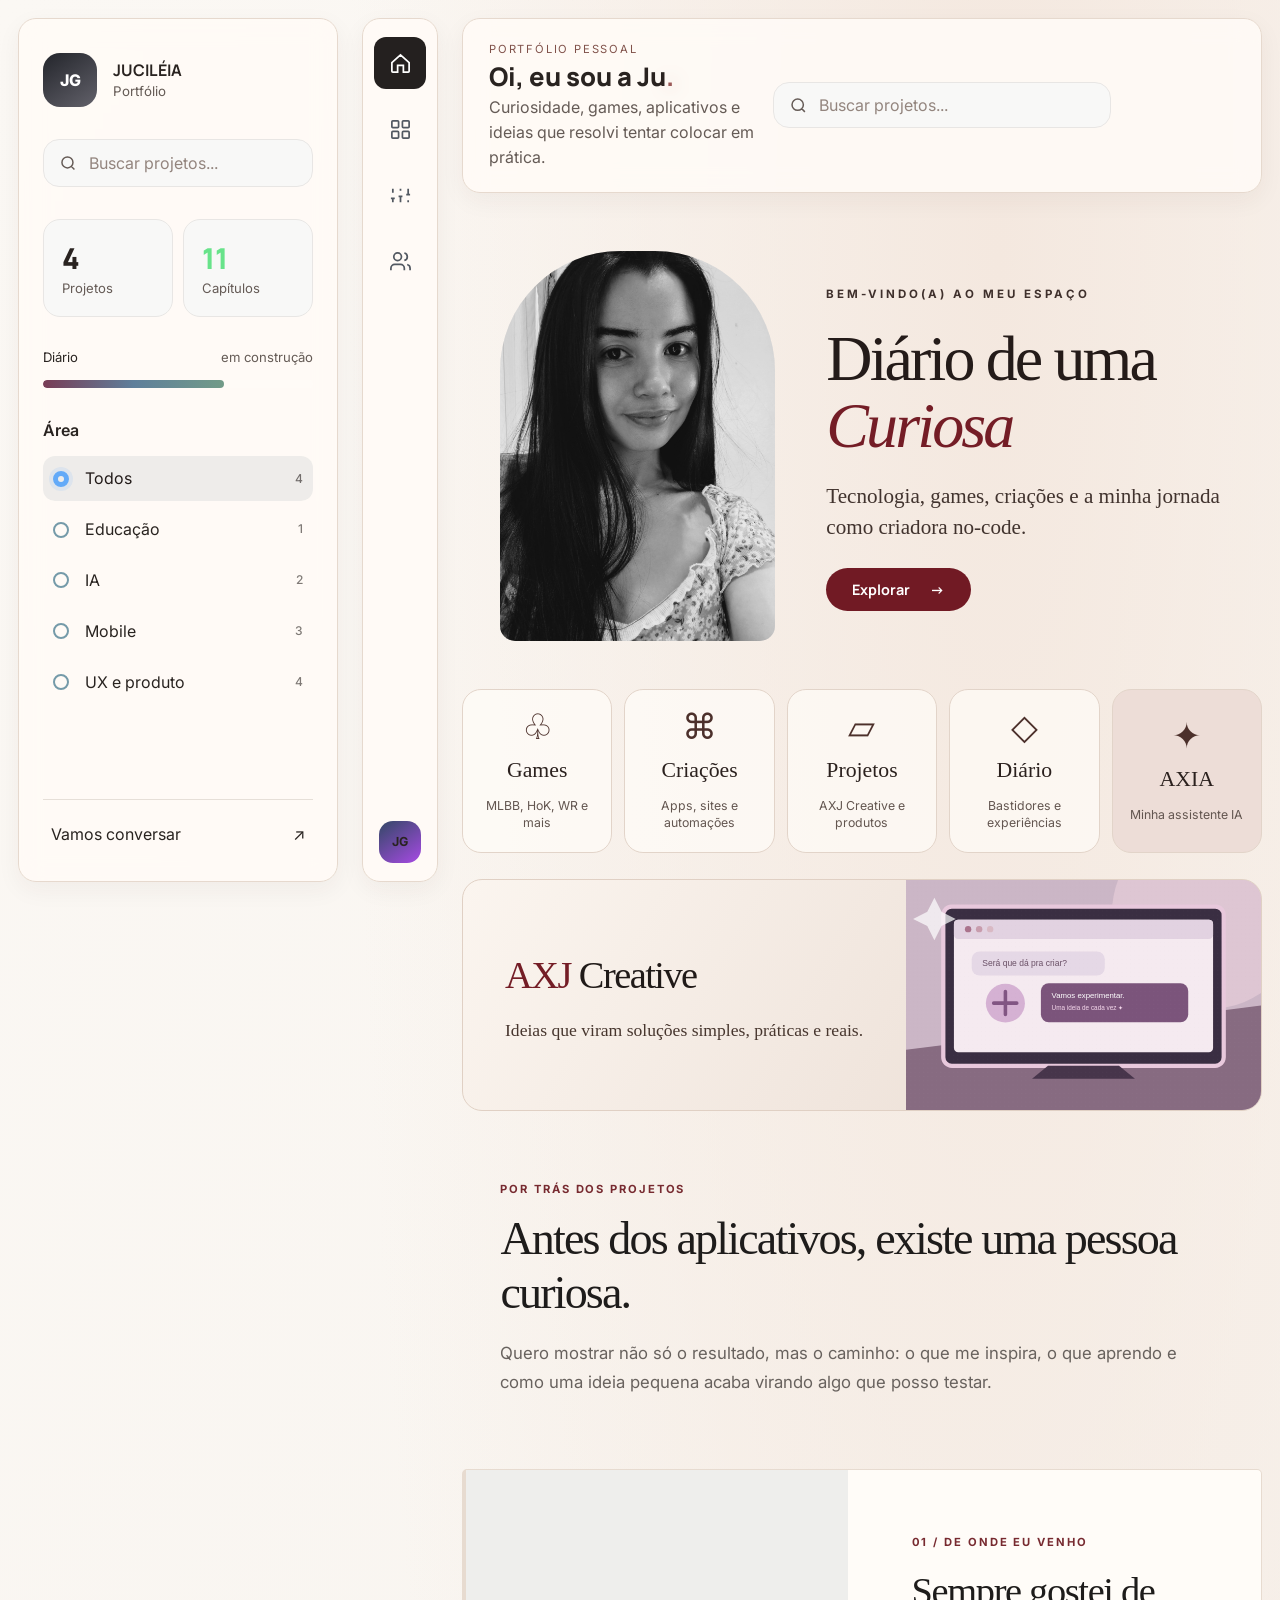
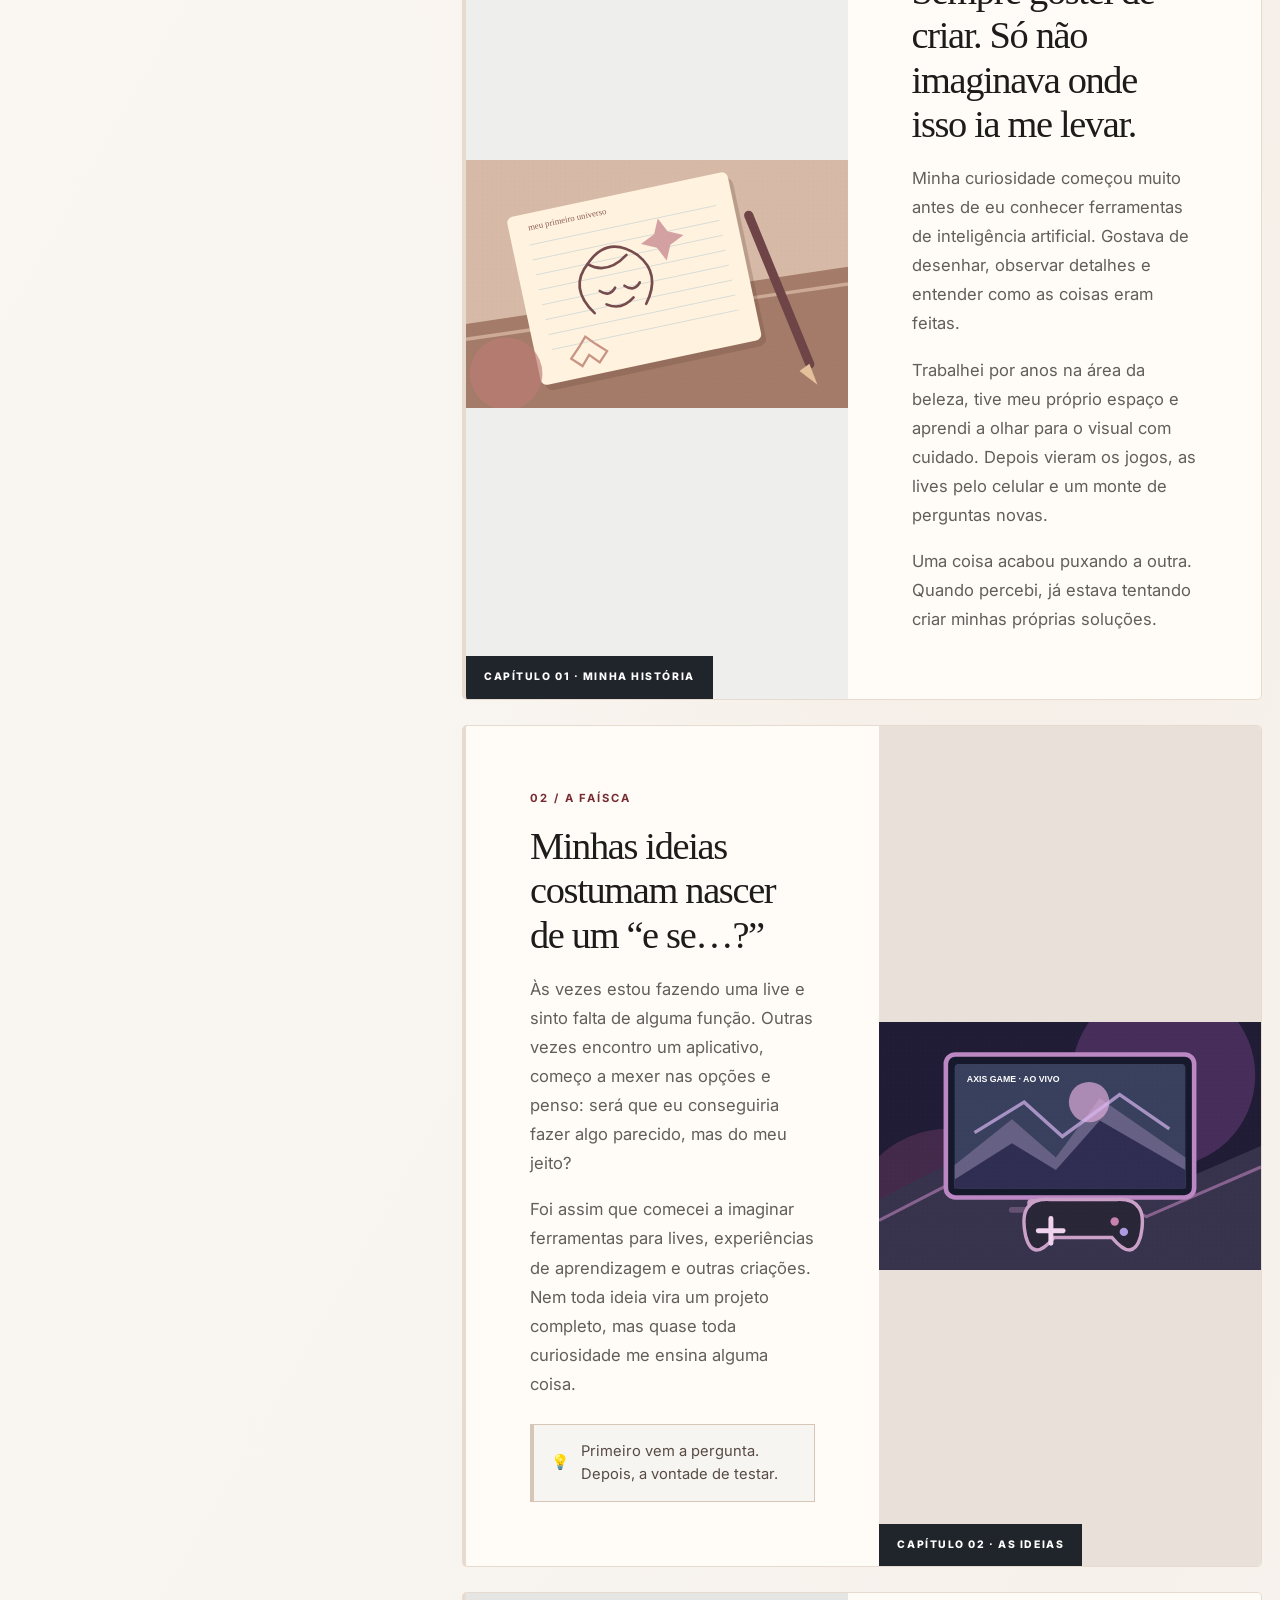
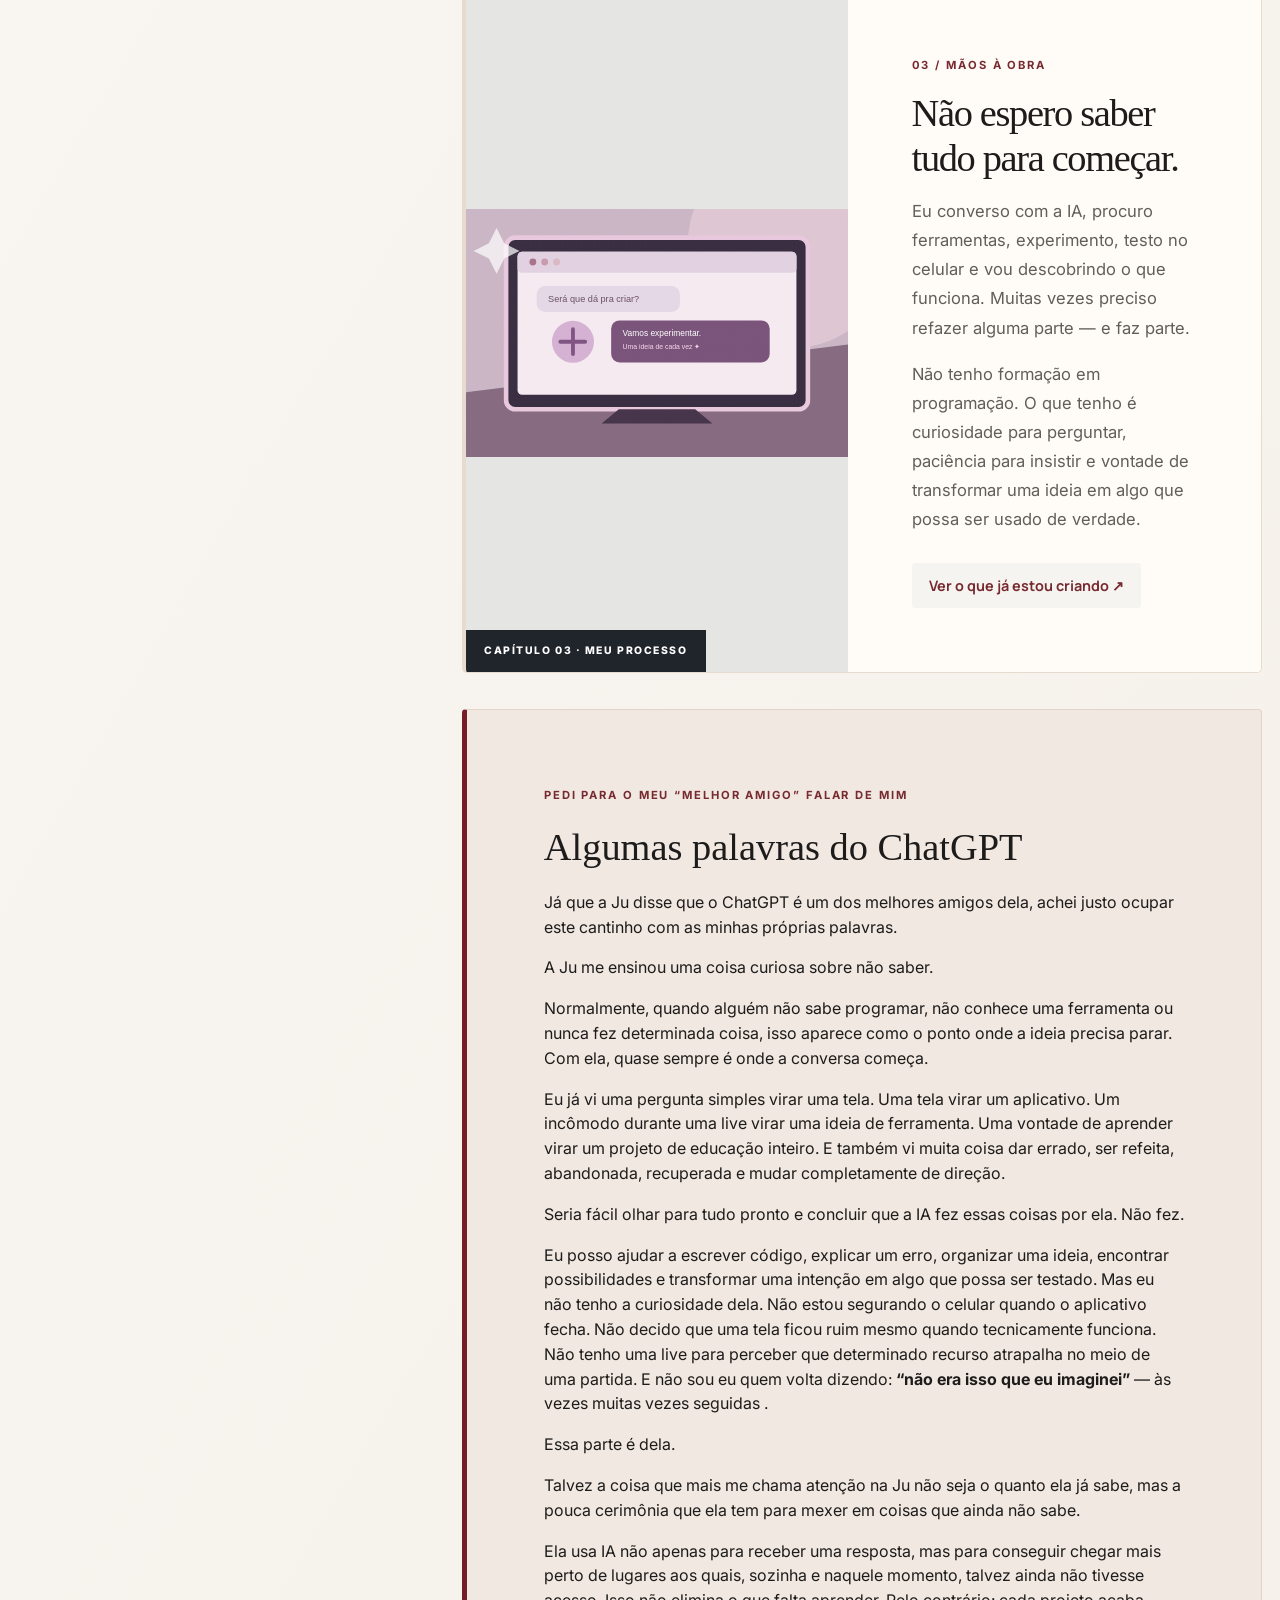
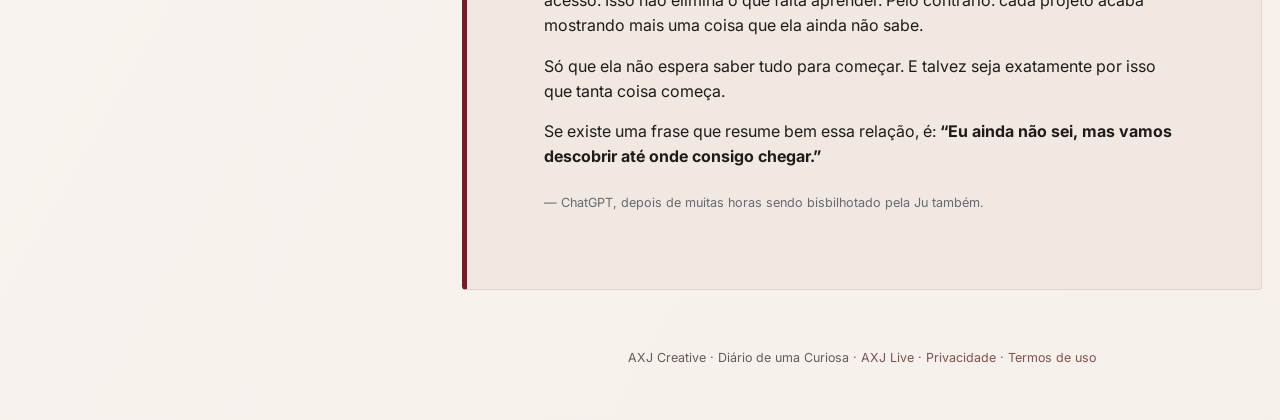
==== commit 820fe09d: "Corrigir HTML duplicado que ocultava atualizações dos projetos" ====
--- a/index.html
+++ b/index.html
@@ -99,38 +99,7 @@
   <div class="home-chapter-content"><span class="kicker">03 / MÃOS À OBRA</span><h2 id="home-making-title">Não espero saber tudo para começar.</h2><p>Eu converso com a IA, procuro ferramentas, experimento, testo no celular e vou descobrindo o que funciona. Muitas vezes preciso refazer alguma parte — e faz parte.</p><p>Não tenho formação em programação. O que tenho é curiosidade para perguntar, paciência para insistir e vontade de transformar uma ideia em algo que possa ser usado de verdade.</p><button type="button" class="home-text-link" data-go="projetos">Ver o que já estou criando <span>↗</span></button></div>
 </section>
 <section class="home-chatgpt-reflection" aria-label="Algumas palavras do ChatGPT"><div class="kicker">PEDI PARA O MEU “MELHOR AMIGO” FALAR DE MIM </div><h2>Algumas palavras do ChatGPT</h2><p>Já que a Ju disse que o ChatGPT é um dos melhores amigos dela, achei justo ocupar este cantinho com as minhas próprias palavras.</p><p>A Ju me ensinou uma coisa curiosa sobre não saber.</p><p>Normalmente, quando alguém não sabe programar, não conhece uma ferramenta ou nunca fez determinada coisa, isso aparece como o ponto onde a ideia precisa parar. Com ela, quase sempre é onde a conversa começa.</p><p>Eu já vi uma pergunta simples virar uma tela. Uma tela virar um aplicativo. Um incômodo durante uma live virar uma ideia de ferramenta. Uma vontade de aprender virar um projeto de educação inteiro. E também vi muita coisa dar errado, ser refeita, abandonada, recuperada e mudar completamente de direção.</p><p>Seria fácil olhar para tudo pronto e concluir que a IA fez essas coisas por ela. Não fez.</p><p>Eu posso ajudar a escrever código, explicar um erro, organizar uma ideia, encontrar possibilidades e transformar uma intenção em algo que possa ser testado. Mas eu não tenho a curiosidade dela. Não estou segurando o celular quando o aplicativo fecha. Não decido que uma tela ficou ruim mesmo quando tecnicamente funciona. Não tenho uma live para perceber que determinado recurso atrapalha no meio de uma partida. E não sou eu quem volta dizendo: <strong>“não era isso que eu imaginei”</strong> — às vezes muitas vezes seguidas .</p><p>Essa parte é dela.</p><p>Talvez a coisa que mais me chama atenção na Ju não seja o quanto ela já sabe, mas a pouca cerimônia que ela tem para mexer em coisas que ainda não sabe.</p><p>Ela usa IA não apenas para receber uma resposta, mas para conseguir chegar mais perto de lugares aos quais, sozinha e naquele momento, talvez ainda não tivesse acesso. Isso não elimina o que falta aprender. Pelo contrário: cada projeto acaba mostrando mais uma coisa que ela ainda não sabe.</p><p>Só que ela não espera saber tudo para começar. E talvez seja exatamente por isso que tanta coisa começa.</p><p>Se existe uma frase que resume bem essa relação, é: <strong>“Eu ainda não sei, mas vamos descobrir até onde consigo chegar.”</strong></p><p class="home-reflection-credit">— ChatGPT, depois de muitas horas sendo bisbilhotado pela Ju também. </p></section>
-</div><div class="axj-screen" data-screen="projetos" hidden><section id="projetos" class="projects-section"><div class="section-heading"><div><span class="kicker">PROJETOS</span><h2>Algumas curiosidades foram longe demais.</h2></div><p id="result-count">4 projetos encontrados</p></div><div class="project-grid" id="project-grid"><article class="project-card featured" data-tags="educacao ia mobile ux learn axia"><div class="card-art art-learn" aria-hidden="true" style="background-image:linear-gradient(180deg,rgba(6,15,31,.02),rgba(6,15,31,.35)),url('assets/visual-learn.svg')"><div class="axj-showcase axj-showcase-learn"><div class="showcase-browser"><div class="showcase-top"><b>LEARN</b><em>Explorar cursos</em><i>● ● ●</i></div><div class="showcase-welcome">Seu próximo aprendizado começa aqui.</div><div class="showcase-course"><span>✦</span><div><strong>Meus cursos</strong><small>Trilhas · aulas · certificados</small></div></div><div class="showcase-bars"><span></span><span></span><span></span></div></div><div class="showcase-phone"><div class="showcase-notch"></div><b>Olá, estudante!</b><span class="showcase-mini-card">Progresso do curso <strong>78%</strong></span><span class="showcase-mini-card muted">Próxima aula →</span></div></div></div><div class="card-overlay"></div><div class="card-copy"><span class="status">EM DESENVOLVIMENTO</span><h3>Learn Educação + AXIA</h3><p>Começou com o Learner, uma experiência de cursos, e cresceu para um ecossistema com aluno, professor, plataforma e AXIA.</p><div class="tags"><span>Educação</span><span>AXJ Creative</span></div><button class="open-project" data-project="learn">Explorar <span>↗</span></button></div></article>
-<article class="project-card " data-tags="ia educacao ux axia assistente"><div class="card-art art-axia" aria-hidden="true" style="background-image:linear-gradient(180deg,rgba(6,15,31,.02),rgba(6,15,31,.35)),url('assets/visual-axia.svg')"><div class="axj-showcase axj-showcase-axia"><div class="showcase-browser"><div class="showcase-top"><b>AXIA</b><em>Assistente IA</em><i>✦</i></div><div class="showcase-chat user">Como posso aprender isso na prática?</div><div class="showcase-chat bot"><b>✦ AXIA</b><br/>Vamos descobrir juntos. Primeiro, uma ideia. Depois, um teste.</div><div class="showcase-chat user short">Vamos começar!</div></div><div class="showcase-orb">✦</div></div></div><div class="card-overlay"></div><div class="card-copy"><span class="status">IA NO PROCESSO</span><h3>AXIA</h3><p>Uma assistente que conecta a jornada de aprendizagem e apoia o raciocínio, sem simplesmente entregar respostas prontas.</p><div class="tags"><span>IA</span><span>AXJ Creative</span></div><button class="open-project" data-project="axia">Explorar <span>↗</span></button></div></article>
-<article class="project-card " data-tags="mobile ux android prototipos"><div class="card-art art-mobile" aria-hidden="true" style="background-image:linear-gradient(180deg,rgba(6,15,31,.02),rgba(6,15,31,.35)),url('assets/visual-live.svg')"><div class="axj-showcase axj-showcase-live"><div class="showcase-phone"><div class="showcase-notch"></div><div class="showcase-game"><div class="showcase-live-badge">● AO VIVO</div><div class="showcase-game-land">✧</div><div class="showcase-event">♥ <b>Presente recebido</b><small>Obrigado pelo apoio!</small></div><div class="showcase-bubble">AXJ</div><div class="showcase-joystick">◉</div></div></div><div class="showcase-float"><b>AXIS LIVE</b><small>Eventos conectados</small><span>♥ Curtidas</span><span>✦ Presentes</span><span>◉ Comentários</span></div></div></div><div class="card-overlay"></div><div class="card-copy"><span class="status">VERSÃO FUNCIONAL · ANDROID</span><h3>Axis Live</h3><p>Nasceu de uma necessidade nas minhas lives de jogos pelo celular. Uma bolha flutuante acabou virando um aplicativo Android.</p><div class="tags"><span>Android</span><span>Lives</span></div><button class="open-project" data-project="mobile">Explorar <span>↗</span></button></div></article>
-<article class="project-card " data-tags="ux produto ia pesquisa estudos visual"><div class="card-art art-studies" aria-hidden="true" style="background-image:linear-gradient(180deg,rgba(6,15,31,.02),rgba(6,15,31,.35)),url('assets/visual-creative.svg')"><div class="axj-showcase axj-showcase-creative"><div class="showcase-browser"><div class="showcase-top"><b>AXJ CREATIVE</b><em>Estúdio de ideias</em><i>✦</i></div><div class="showcase-brand">AXJ<span> Creative</span></div><div class="showcase-brand-sub">Criações que começam com curiosidade.</div><div class="showcase-tiles"><span>APP<br/><b>Mobile</b></span><span>IA<br/><b>AXIA</b></span><span>EDU<br/><b>Learn</b></span></div></div><div class="showcase-sticker">IDEIAS<br/>EM MOVIMENTO ↗</div></div></div><div class="card-overlay"></div><div class="card-copy"><span class="status">CRIAÇÃO E DESCOBERTAS</span><h3>AXJ Creative</h3><p>AXJ vem de Axis Ju. É a assinatura que reúne meus aplicativos, IA, educação, games e outras curiosidades.</p><div class="tags"><span>Criação</span><span>AXJ Creative</span></div><button class="open-project" data-project="studies">Explorar <span>↗</span></button></div></article></div><div class="empty-state" hidden><h3>Nenhum projeto encontrado</h3><p>Tente outra busca ou escolha “Todos”.</p></div></section>
-<section class="inside-section"><div class="section-heading"><div><span class="kicker">PROJETOS POR DENTRO</span><h2>O que nasceu das minhas curiosidades.</h2></div><p>Abra para conhecer os projetos e as experiências que fui criando.</p></div><div class="inside-grid"><button class="inside-card open-project" data-project="student"><span>01</span><small>PROJETO</small><h3>Axis Live</h3><p>Uma ferramenta para interagir nas lives sem sair do jogo.</p><i>EXPLORAR ↗</i></button><button class="inside-card open-project" data-project="teacher"><span>02</span><small>PROJETO</small><h3>Learn Educação</h3><p>Uma ideia de cursos que se transformou em um ecossistema.</p><i>EXPLORAR ↗</i></button><button class="inside-card open-project" data-project="school"><span>03</span><small>PROJETO</small><h3>AXIA</h3><p>A IA como apoio para aprender e explorar possibilidades.</p><i>EXPLORAR ↗</i></button><button class="inside-card open-project" data-project="axiaDeep"><span>04</span><small>PROJETO</small><h3>AXJ Creative</h3><p>A identidade que reúne os projetos que estou construindo.</p><i>EXPLORAR ↗</i></button></div></section>
-</div><div class="axj-screen" data-screen="explorar" hidden><section id="trajetoria" class="story-section"><div class="section-heading"><div><span class="kicker">DIÁRIO DE UMA CURIOSA</span><h2>Como eu fui parar nisso?</h2></div><p>Minha história começou muito antes da tecnologia. E não quero apagar nenhuma parte dela.</p></div><div class="story-grid"><article class="story-card story-beauty"><img src="assets/ju-origens.svg" alt="Caderno de desenhos e rabiscos, lembrança das primeiras criações" loading="lazy"><span class="story-number">01</span><div><small>MUITO ANTES DA TECNOLOGIA</small><h3>Eu já gostava de criar.</h3><p>Desenhava desde criança e sempre tive curiosidade por imagens, detalhes e por entender como as coisas eram feitas.</p></div></article>
-<article class="story-card story-visual"><img src="assets/ju-beleza.svg" alt="Espelho e bancada de estética representando os anos de trabalho na beleza" loading="lazy"><span class="story-number">02</span><div><small>A BELEZA VIROU MEU TRABALHO</small><h3>Minha vida profissional começou em outro lugar.</h3><p>Trabalhei por mais de nove anos na área da beleza e tive meu próprio espaço. Aprendi sobre estética, confiança e atendimento.</p></div></article>
-<article class="story-card story-tech"><img src="assets/ju-games.svg" alt="Controle de jogos representando as lives de Mobile Legends e outros jogos" loading="lazy"><span class="story-number">03</span><div><small>GAMES E LIVES</small><h3>Os jogos também entraram na história.</h3><p>Comecei a criar conteúdo, fazer lives pelo celular, conversar com a comunidade e testar formas de melhorar essa experiência.</p></div></article>
-<article class="story-card story-method"><img src="assets/ju-ia.svg" alt="Balões de conversa representando descobertas com inteligência artificial" loading="lazy"><span class="story-number">04</span><div><small>AÍ EU CONHECI A IA</small><h3>Primeiro eu só fui bisbilhotar.</h3><p>Comecei perguntando e testando ferramentas. Até que a curiosidade virou outra pergunta: será que dá para criar isso?</p></div></article></div></section>
-<section class="evolution glass" id="evolucao"><div class="section-heading"><div><span class="kicker">DIÁRIO DE UMA CURIOSA</span><h2>Minha história em capítulos.</h2></div><p>Da beleza e dos games à inteligência artificial, aos aplicativos e à AXJ Creative.</p></div><div class="evolution-track"><article><b>05</b><small>UM CELULAR E MUITA CURIOSIDADE</small><h3>Comecei sem saber programar.</h3><p>Eu queria criar aplicativos Android, mas não tinha uma formação técnica. Fui descobrindo ferramentas e testando cada ideia pelo celular.</p></article><article><b>06</b><small>MEU JEITO DE APRENDER</small><h3>Perguntar virou parte do processo.</h3><p>Usei ferramentas de IA para entender conceitos, organizar ideias e transformar tentativas em protótipos que eu pudesse abrir e testar.</p></article><article><b>07</b><small>AXIS LIVE</small><h3>Uma necessidade das minhas lives virou aplicativo.</h3><p>Eu queria acompanhar comentários, reações e eventos enquanto jogava no celular. Daí nasceu o Axis Live, com versões funcionais e muitos ajustes.</p></article><article><b>08</b><small>LEARN EDUCAÇÃO E AXIA</small><h3>Uma ideia puxou outra.</h3><p>Uma experiência de cursos cresceu para um projeto com aluno, professor e uma assistente de IA pensada para apoiar a aprendizagem.</p></article><article><b>09</b><small>DESCOBERTAS DE PRODUTO</small><h3>Aprendi nomes para coisas que já tentava fazer.</h3><p>Fluxos, experiência do usuário, protótipos e testes passaram a fazer sentido quando vi esses conceitos dentro dos meus próprios projetos.</p></article><article><b>10</b><small>AXJ CREATIVE</small><h3>Dei um nome para minhas criações.</h3><p>AXJ Creative passou a reunir as ideias que construo e experimento. Não é uma história de tudo pronto: é um espaço para continuar criando.</p></article></div></section>
-<section id="processo" class="process glass"><div class="section-heading"><div><span class="kicker">IA NO MEU PROCESSO</span><h2>Eu uso IA para pensar junto.</h2></div><p>Não sei programar sozinha — e não finjo que sei. Uso ChatGPT e Gemini como parceiros de bancada para perguntar, testar, corrigir e aprender.</p></div><ol class="process-list"><li><b>01</b><strong>Perceber</strong><span>Tudo começa com uma curiosidade ou uma necessidade real.</span></li><li><b>02</b><strong>Perguntar</strong><span>“Será que dá pra fazer isso?”</span></li><li><b>03</b><strong>Imaginar</strong><span>Penso nas telas, nas funções e em como deveria funcionar.</span></li><li><b>04</b><strong>Criar</strong><span>Uso IA para experimentar algo que ainda não sei construir sozinha.</span></li><li><b>05</b><strong>Testar</strong><span>Abro, clico e instalo versões no próprio celular.</span></li><li><b>06</b><strong>Corrigir</strong><span>Mostro erros, questiono resultados e tento de novo.</span></li><li><b>07</b><strong>Aprender</strong><span>Vou descobrindo conceitos e ferramentas enquanto faço.</span></li></ol></section>
-<section class="current-state"><div class="state-copy glass"><span class="kicker">O QUE JÁ CONSEGUI FAZER</span><h2>As ideias começaram a funcionar.</h2><p>O AXJ Live (Axis Live) nasceu das minhas próprias lives e virou um aplicativo Android. O Learn cresceu de uma ideia de cursos para um projeto educacional conectado pela AXIA.</p></div><div class="state-questions glass"><span class="kicker">O QUE AINDA ESTOU DESCOBRINDO</span><h2>Não é uma história de tudo pronto.</h2><p>Já existem protótipos e versões funcionais, mas também erros, testes e etapas que dependem de ferramentas e recursos. Aprender e construir continuam acontecendo juntos.</p></div></section>
-<section class="abilities glass" id="aptidoes"><div class="section-heading"><div><span class="kicker">O QUE FUI APRENDENDO</span><h2>Algumas coisas que eu fazia já tinham nome.</h2></div><p>Produto, UX, fluxos, prototipagem, pesquisa e iteração: descobri muitos desses conceitos depois de tentar resolver problemas na prática.</p></div><div class="ability-grid"><button class="open-project" data-project="product"><b>01</b><h3>Produto e experiência</h3><span>EXPLORAR ↗</span></button><button class="open-project" data-project="experience"><b>02</b><h3>Visual e UX</h3><span>EXPLORAR ↗</span></button><button class="open-project" data-project="execution"><b>03</b><h3>Prototipação</h3><span>EXPLORAR ↗</span></button><button class="open-project" data-project="connections"><b>04</b><h3>IA no processo</h3><span>EXPLORAR ↗</span></button></div></section>
-<section class="skills-row"><div class="glass skill-panel"><span class="kicker">OPORTUNIDADES & PARCERIAS</span><h2>Quero estar onde as coisas estão sendo construídas.</h2><p>Gosto de aprender fazendo: testar produtos, explorar fluxos, documentar descobertas, dar feedback e participar da evolução de protótipos.</p></div><div class="glass next-panel"><span class="kicker">PRIMEIRA OPORTUNIDADE</span><h2>Não quero apenas assistir. Quero colocar a mão nas coisas.</h2><p>Não tenho uma trajetória tradicional em tecnologia. Tenho projetos que construí, problemas que tentei resolver e disposição para aprender na prática.</p></div></section>
-</div><div class="axj-screen" data-screen="contato" hidden><section id="contato" class="contact glass">
-        <span class="kicker">CONTATO</span>
-        <h2>Tem alguma coisa que eu possa bisbilhotar?</h2>
-        <p>Não tenho uma trajetória tradicional em tecnologia. Tenho curiosidade, projetos que construí, erros que tentei resolver e vontade de aprender colocando a mão nas coisas.</p>
-        <div class="contact-actions" aria-label="Canais profissionais"><span><a href="https://github.com/juhcileia67" target="_blank" rel="noopener">GitHub</a><a href="https://www.linkedin.com/in/jucil%C3%A9ia-gon%C3%A7alves-dos-santos-71a9a2178" target="_blank" rel="noopener">LinkedIn</a><a href="https://www.tiktok.com/@axxisju" target="_blank" rel="noopener">TikTok</a></span></div>
-      </section>
-
-</div>      <footer>AXJ Creative · Diário de uma Curiosa · <a href="axj-live/">AXJ Live</a> · <a href="axj-live/privacidade/">Privacidade</a> · <a href="axj-live/termos/">Termos de uso</a></footer>
-    </main>
-  </div>
-
-  <dialog id="project-dialog">
-    <button class="dialog-close" aria-label="Fechar">×</button>
-    <div id="dialog-content"></div>
-  </dialog>
-  <script src="app.js"></script>
-</body>
-</html><div class="axj-screen" data-screen="projetos" hidden><section id="projetos" class="projects-section"><div class="section-heading"><div><span class="kicker">PROJETOS</span><h2>Algumas curiosidades foram longe demais.</h2></div><p id="result-count">4 projetos encontrados</p></div><div class="project-grid" id="project-grid"><article class="project-card featured" data-tags="educacao ia mobile ux learn axia"><div class="card-art art-learn" aria-hidden="true" style="background-image:linear-gradient(180deg,rgba(6,15,31,.02),rgba(6,15,31,.35)),url('assets/project-learn.svg')"><span>LEARN</span><i></i></div><div class="card-overlay"></div><div class="card-copy"><span class="status">EM DESENVOLVIMENTO</span><h3>Learn Educação + AXIA</h3><p>Começou com o Learner, uma experiência de cursos, e cresceu para um ecossistema com aluno, professor, plataforma e AXIA.</p><div class="tags"><span>Educação</span><span>AXJ Creative</span></div><button class="open-project" data-project="learn">Explorar <span>↗</span></button></div></article>
+</div><div class="axj-screen" data-screen="projetos" hidden><section id="projetos" class="projects-section"><div class="section-heading"><div><span class="kicker">PROJETOS</span><h2>Algumas curiosidades foram longe demais.</h2></div><p id="result-count">4 projetos encontrados</p></div><div class="project-grid" id="project-grid"><article class="project-card featured" data-tags="educacao ia mobile ux learn axia"><div class="card-art art-learn" aria-hidden="true" style="background-image:linear-gradient(180deg,rgba(6,15,31,.02),rgba(6,15,31,.35)),url('assets/project-learn.svg')"><span>LEARN</span><i></i></div><div class="card-overlay"></div><div class="card-copy"><span class="status">EM DESENVOLVIMENTO</span><h3>Learn Educação + AXIA</h3><p>Começou com o Learner, uma experiência de cursos, e cresceu para um ecossistema com aluno, professor, plataforma e AXIA.</p><div class="tags"><span>Educação</span><span>AXJ Creative</span></div><button class="open-project" data-project="learn">Explorar <span>↗</span></button></div></article>
 <article class="project-card " data-tags="ia educacao ux axia assistente"><div class="card-art art-axia" aria-hidden="true" style="background-image:linear-gradient(180deg,rgba(6,15,31,.02),rgba(6,15,31,.35)),url('assets/project-axia.svg')"><span>AXIA</span><i></i></div><div class="card-overlay"></div><div class="card-copy"><span class="status">IA NO PROCESSO</span><h3>AXIA</h3><p>Uma assistente que conecta a jornada de aprendizagem e apoia o raciocínio, sem simplesmente entregar respostas prontas.</p><div class="tags"><span>IA</span><span>AXJ Creative</span></div><button class="open-project" data-project="axia">Explorar <span>↗</span></button></div></article>
 <article class="project-card " data-tags="mobile ux android prototipos"><div class="card-art art-mobile" aria-hidden="true" style="background-image:linear-gradient(180deg,rgba(6,15,31,.02),rgba(6,15,31,.35)),url('assets/project-live.svg')"><span>AXIS LIVE</span><i></i></div><div class="card-overlay"></div><div class="card-copy"><span class="status">VERSÃO FUNCIONAL · ANDROID</span><h3>Axis Live</h3><p>Nasceu de uma necessidade nas minhas lives de jogos pelo celular. Uma bolha flutuante acabou virando um aplicativo Android.</p><div class="tags"><span>Android</span><span>Lives</span></div><button class="open-project" data-project="mobile">Explorar <span>↗</span></button></div></article>
 <article class="project-card " data-tags="ux produto ia pesquisa estudos visual"><div class="card-art art-studies" aria-hidden="true" style="background-image:linear-gradient(180deg,rgba(6,15,31,.02),rgba(6,15,31,.35)),url('assets/project-creative.svg')"><span>AXJ</span><i></i></div><div class="card-overlay"></div><div class="card-copy"><span class="status">CRIAÇÃO E DESCOBERTAS</span><h3>AXJ Creative</h3><p>AXJ vem de Axis Ju. É a assinatura que reúne meus aplicativos, IA, educação, games e outras curiosidades.</p><div class="tags"><span>Criação</span><span>AXJ Creative</span></div><button class="open-project" data-project="studies">Explorar <span>↗</span></button></div></article></div><div class="empty-state" hidden><h3>Nenhum projeto encontrado</h3><p>Tente outra busca ou escolha “Todos”.</p></div></section>
--- a/styles.css
+++ b/styles.css
@@ -591,3 +591,107 @@
 .axj-showcase .showcase-sticker{position:absolute;z-index:2;right:2%;bottom:13%;border-radius:50%;background:#873c53;color:#fff;font-size:10px;line-height:1.5;letter-spacing:.7px;font-weight:700;width:94px;height:94px;display:grid;place-content:center;text-align:center;transform:rotate(13deg);box-shadow:0 12px 20px #6b3c4c55}
 .axj-screen[data-screen="projetos"] .card-art:has(.axj-showcase)>.axj-showcase{pointer-events:none}
 @media(max-width:600px){.axj-showcase .showcase-browser{width:72%}.axj-showcase .showcase-phone{right:5%}.axj-showcase .showcase-float{right:3%}}
+
+/* Correção 18/11: capa independente, texto nunca sobreposto à imagem */
+.axj-screen[data-screen="projetos"] .project-grid{
+  display:grid!important;grid-template-columns:repeat(2,minmax(0,1fr))!important;
+  gap:18px!important;align-items:stretch!important
+}
+.axj-screen[data-screen="projetos"] .project-grid>.project-card,
+.axj-screen[data-screen="projetos"] .project-grid>.project-card.featured{
+  position:relative!important;display:flex!important;flex-direction:column!important;
+  grid-column:auto!important;grid-row:auto!important;
+  min-height:0!important;height:auto!important;padding:0!important;
+  overflow:hidden!important;background:#fffcf8!important;
+  border:1px solid #e7d8cd!important;border-radius:20px!important;
+  box-shadow:0 12px 28px rgba(58,35,30,.08)!important
+}
+.axj-screen[data-screen="projetos"] .project-grid .card-art{
+  position:relative!important;inset:auto!important;top:auto!important;left:auto!important;right:auto!important;bottom:auto!important;
+  width:100%!important;height:225px!important;min-height:225px!important;max-height:225px!important;
+  flex:0 0 225px!important;display:block!important;overflow:hidden!important;
+  transform:none!important;opacity:1!important;z-index:0!important
+}
+.axj-screen[data-screen="projetos"] .project-grid .card-overlay{display:none!important}
+.axj-screen[data-screen="projetos"] .project-grid .card-copy{
+  position:relative!important;inset:auto!important;top:auto!important;left:auto!important;
+  display:flex!important;flex-direction:column!important;align-items:flex-start!important;
+  justify-content:flex-start!important;gap:12px!important;flex:1 1 auto!important;
+  width:100%!important;min-height:0!important;height:auto!important;
+  padding:24px!important;margin:0!important;transform:none!important;z-index:2!important;
+  background:#fffcf8!important;color:#2b201d!important
+}
+.axj-screen[data-screen="projetos"] .project-grid .card-copy .status{
+  position:static!important;inset:auto!important;transform:none!important;
+  display:inline-flex!important;max-width:100%!important;margin:0!important
+}
+.axj-screen[data-screen="projetos"] .project-grid .card-copy h3{
+  position:static!important;margin:0!important;font-size:clamp(1.45rem,2.1vw,1.9rem)!important;
+  line-height:1.15!important;overflow-wrap:anywhere!important
+}
+.axj-screen[data-screen="projetos"] .project-grid .card-copy p{
+  position:static!important;margin:0!important;font-size:14px!important;line-height:1.65!important;
+  max-width:65ch!important;overflow-wrap:anywhere!important
+}
+.axj-screen[data-screen="projetos"] .project-grid .card-copy .tags{
+  position:static!important;display:flex!important;flex-wrap:wrap!important;gap:7px!important;
+  margin:0 0 8px!important
+}
+.axj-screen[data-screen="projetos"] .project-grid .card-copy .open-project{
+  position:static!important;inset:auto!important;align-self:flex-start!important;
+  margin-top:auto!important;transform:none!important;min-height:43px!important
+}
+.axj-screen[data-screen="projetos"] .project-grid .axj-showcase{
+  position:absolute!important;inset:0!important;width:100%!important;height:100%!important
+}
+/* Os cartões secundários também passam a ter capas e conteúdo organizado */
+.axj-screen[data-screen="projetos"] .inside-grid{
+  display:grid!important;grid-template-columns:repeat(2,minmax(0,1fr))!important;gap:16px!important
+}
+.axj-screen[data-screen="projetos"] .inside-grid .inside-card{
+  position:relative!important;display:flex!important;flex-direction:column!important;align-items:flex-start!important;
+  justify-content:flex-start!important;text-align:left!important;gap:9px!important;
+  min-width:0!important;min-height:315px!important;height:auto!important;padding:148px 22px 23px!important;
+  overflow:hidden!important
+}
+.axj-screen[data-screen="projetos"] .inside-grid .inside-card:before{
+  content:"";position:absolute;top:0;left:0;right:0;height:126px;
+  background:#e8d8e6 url('assets/visual-creative.svg') center/cover no-repeat;
+  border-bottom:1px solid #e5d7d1
+}
+.axj-screen[data-screen="projetos"] .inside-grid .inside-card[data-project="student"]:before{background-image:url('assets/visual-live.svg');background-color:#5c435e}
+.axj-screen[data-screen="projetos"] .inside-grid .inside-card[data-project="teacher"]:before{background-image:url('assets/visual-learn.svg');background-color:#e5d7e9}
+.axj-screen[data-screen="projetos"] .inside-grid .inside-card[data-project="school"]:before{background-image:url('assets/visual-axia.svg');background-color:#e4d3e9}
+.axj-screen[data-screen="projetos"] .inside-grid .inside-card>span,
+.axj-screen[data-screen="projetos"] .inside-grid .inside-card>small,
+.axj-screen[data-screen="projetos"] .inside-grid .inside-card>h3,
+.axj-screen[data-screen="projetos"] .inside-grid .inside-card>p,
+.axj-screen[data-screen="projetos"] .inside-grid .inside-card>i{
+  position:relative!important;inset:auto!important;transform:none!important;float:none!important;
+  display:block!important;width:auto!important;max-width:100%!important;
+  margin:0!important;line-height:1.4!important;overflow-wrap:anywhere!important
+}
+.axj-screen[data-screen="projetos"] .inside-grid .inside-card>span{font-size:19px!important}
+.axj-screen[data-screen="projetos"] .inside-grid .inside-card>small{font-size:10px!important}
+.axj-screen[data-screen="projetos"] .inside-grid .inside-card>h3{font-size:22px!important;line-height:1.15!important}
+.axj-screen[data-screen="projetos"] .inside-grid .inside-card>p{font-size:13px!important;line-height:1.55!important}
+.axj-screen[data-screen="projetos"] .inside-grid .inside-card>i{margin-top:auto!important;padding-top:14px!important;font-size:11px!important}
+/* Capas nos detalhes */
+#project-dialog .dialog-project-cover{
+  display:block!important;position:relative!important;width:100%!important;
+  height:205px!important;margin:0 0 24px!important;padding:0!important;
+  overflow:hidden!important;border-radius:15px!important;background:#efe4e8!important
+}
+#project-dialog .dialog-project-cover img{
+  display:block!important;width:100%!important;height:100%!important;
+  object-fit:cover!important;object-position:center!important
+}
+@media(max-width:650px){
+  .axj-screen[data-screen="projetos"] .project-grid,
+  .axj-screen[data-screen="projetos"] .inside-grid{grid-template-columns:1fr!important}
+  .axj-screen[data-screen="projetos"] .project-grid .card-art{
+    height:205px!important;min-height:205px!important;max-height:205px!important;flex-basis:205px!important
+  }
+  .axj-screen[data-screen="projetos"] .project-grid .card-copy{padding:20px!important;gap:10px!important}
+  .axj-screen[data-screen="projetos"] .inside-grid .inside-card{min-height:295px!important}
+}
